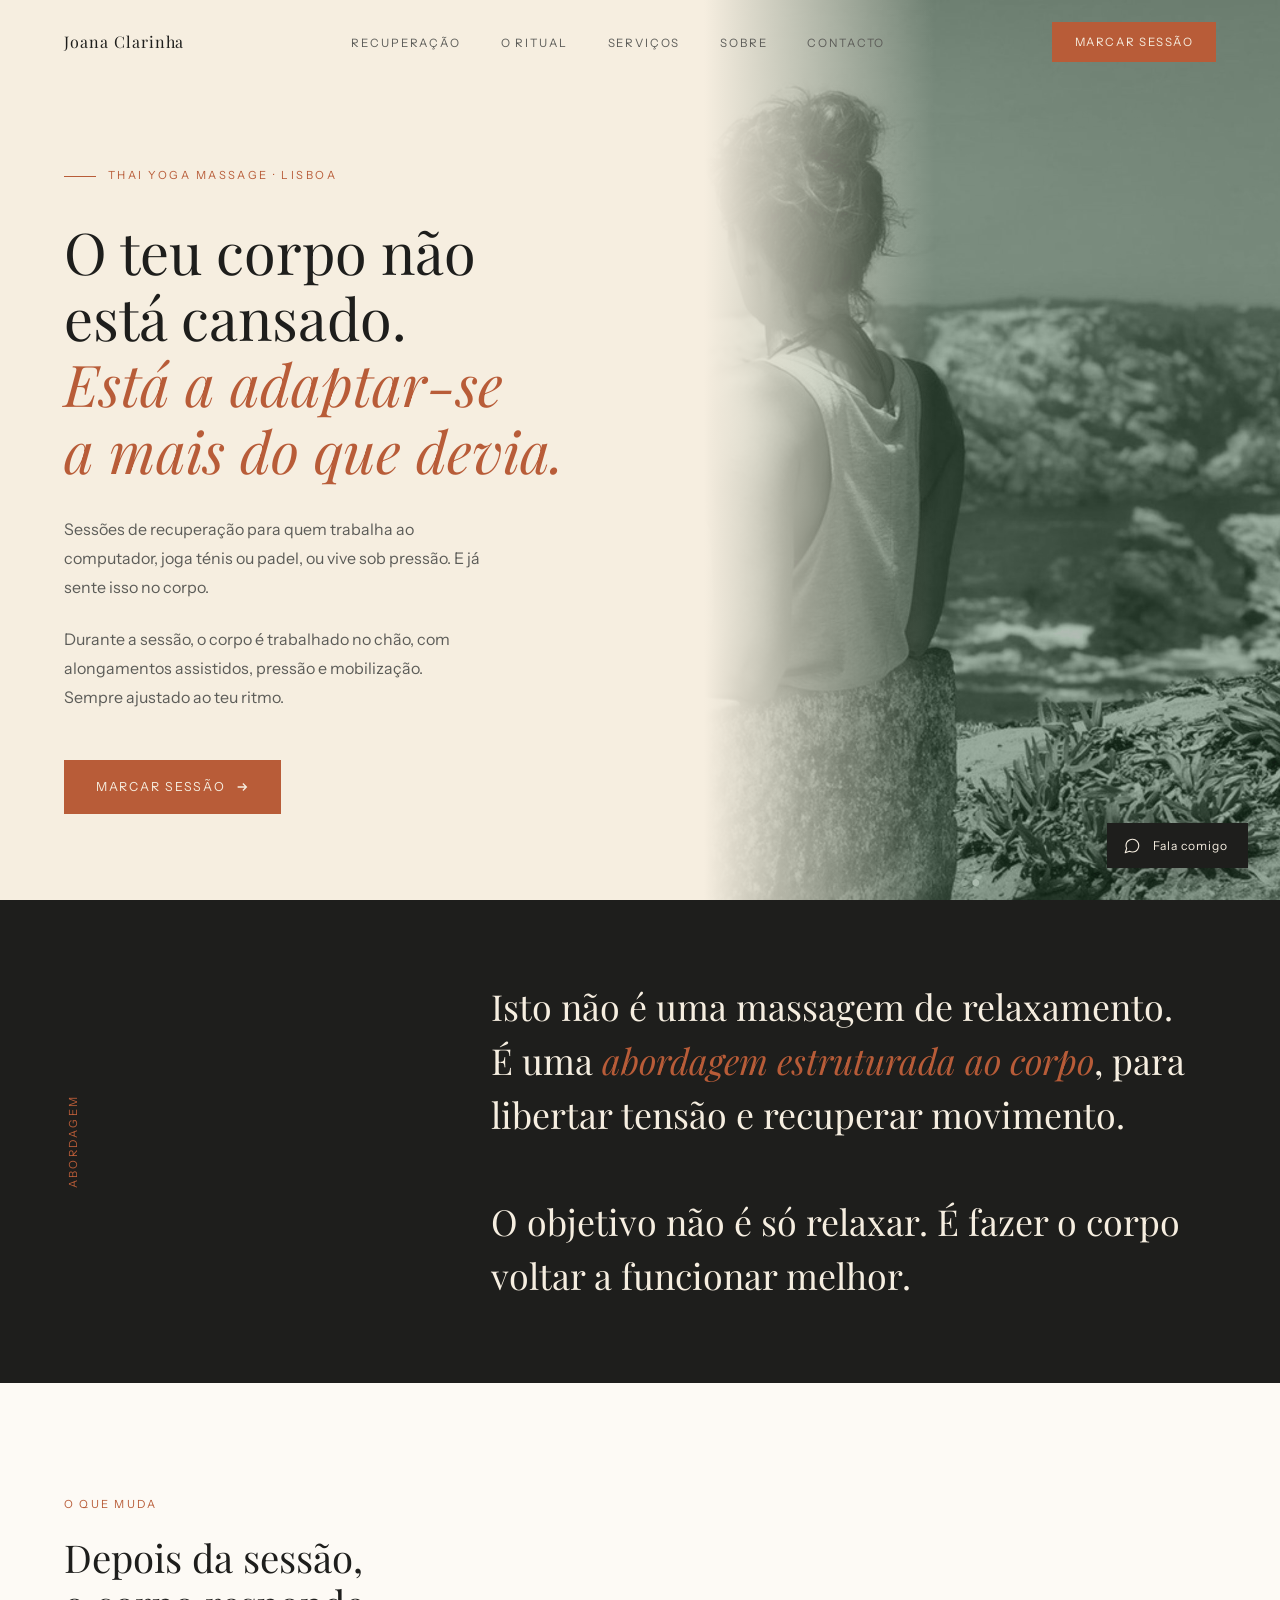
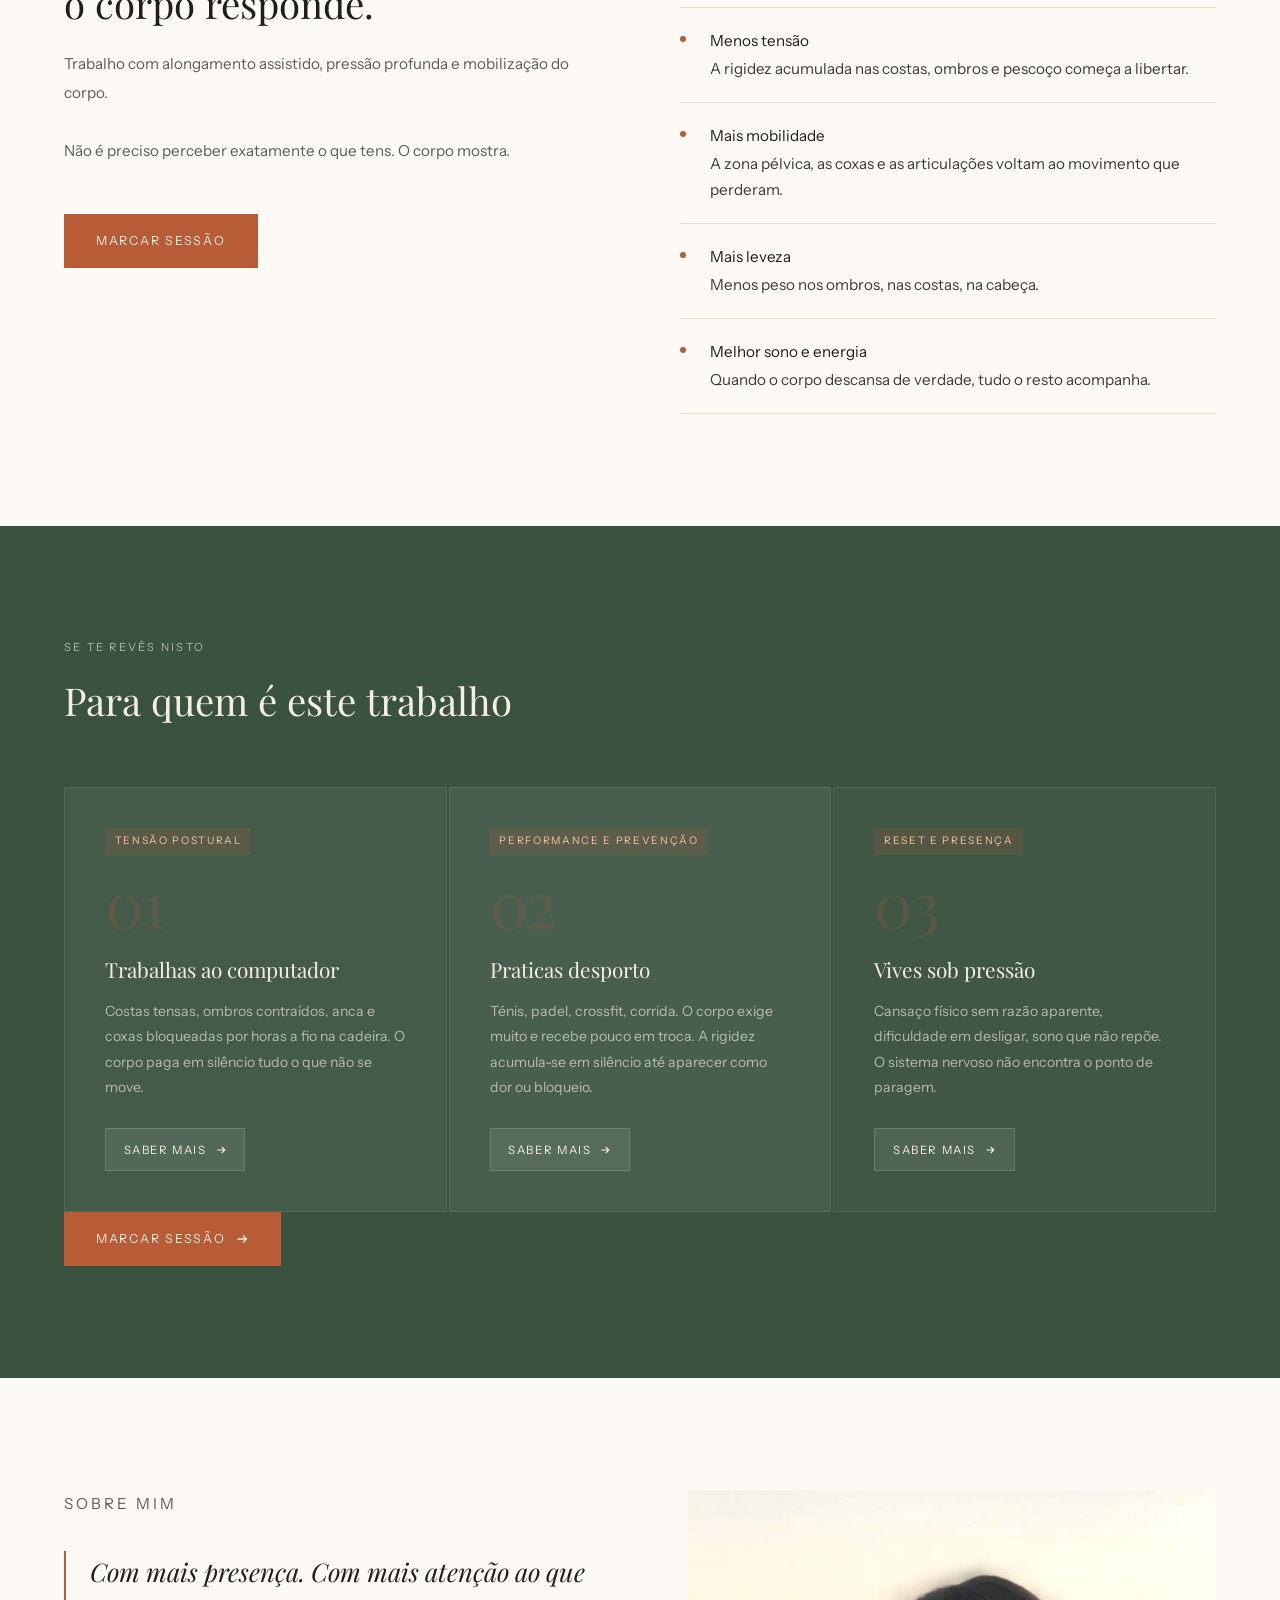
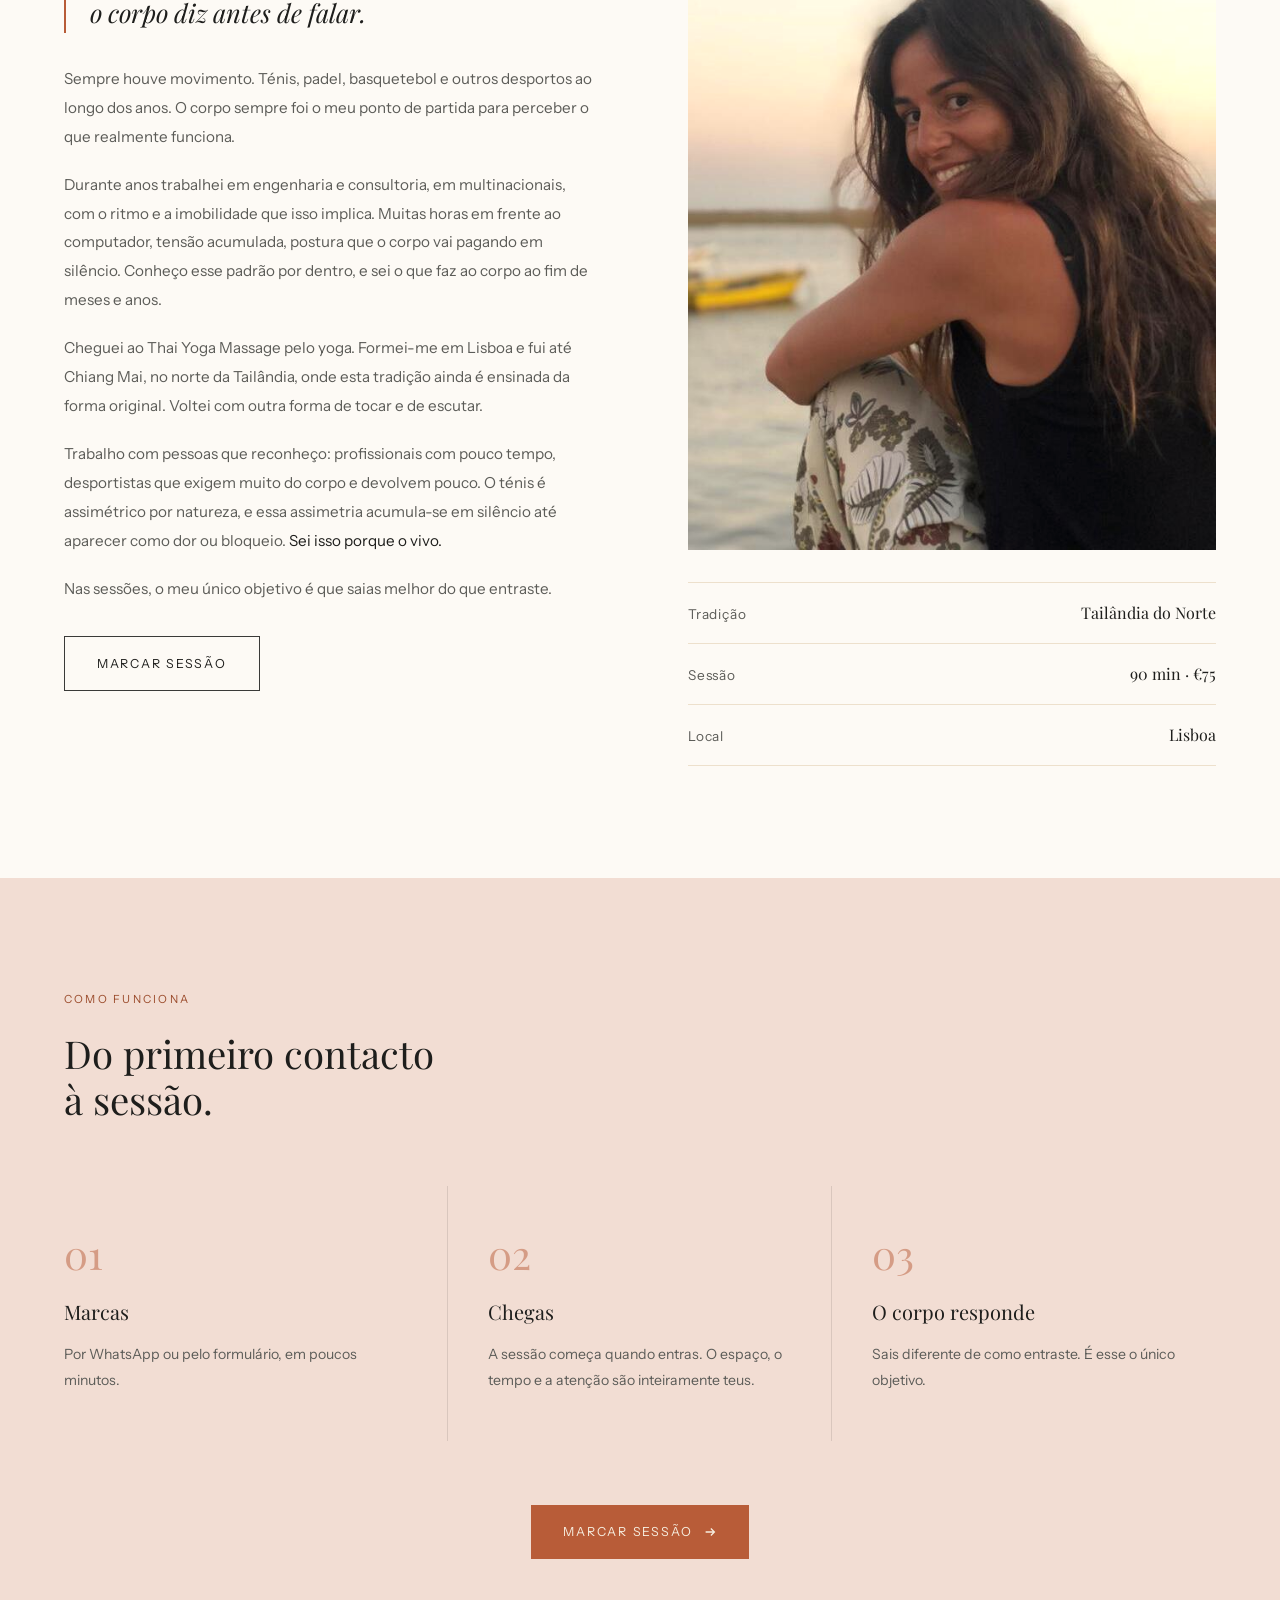
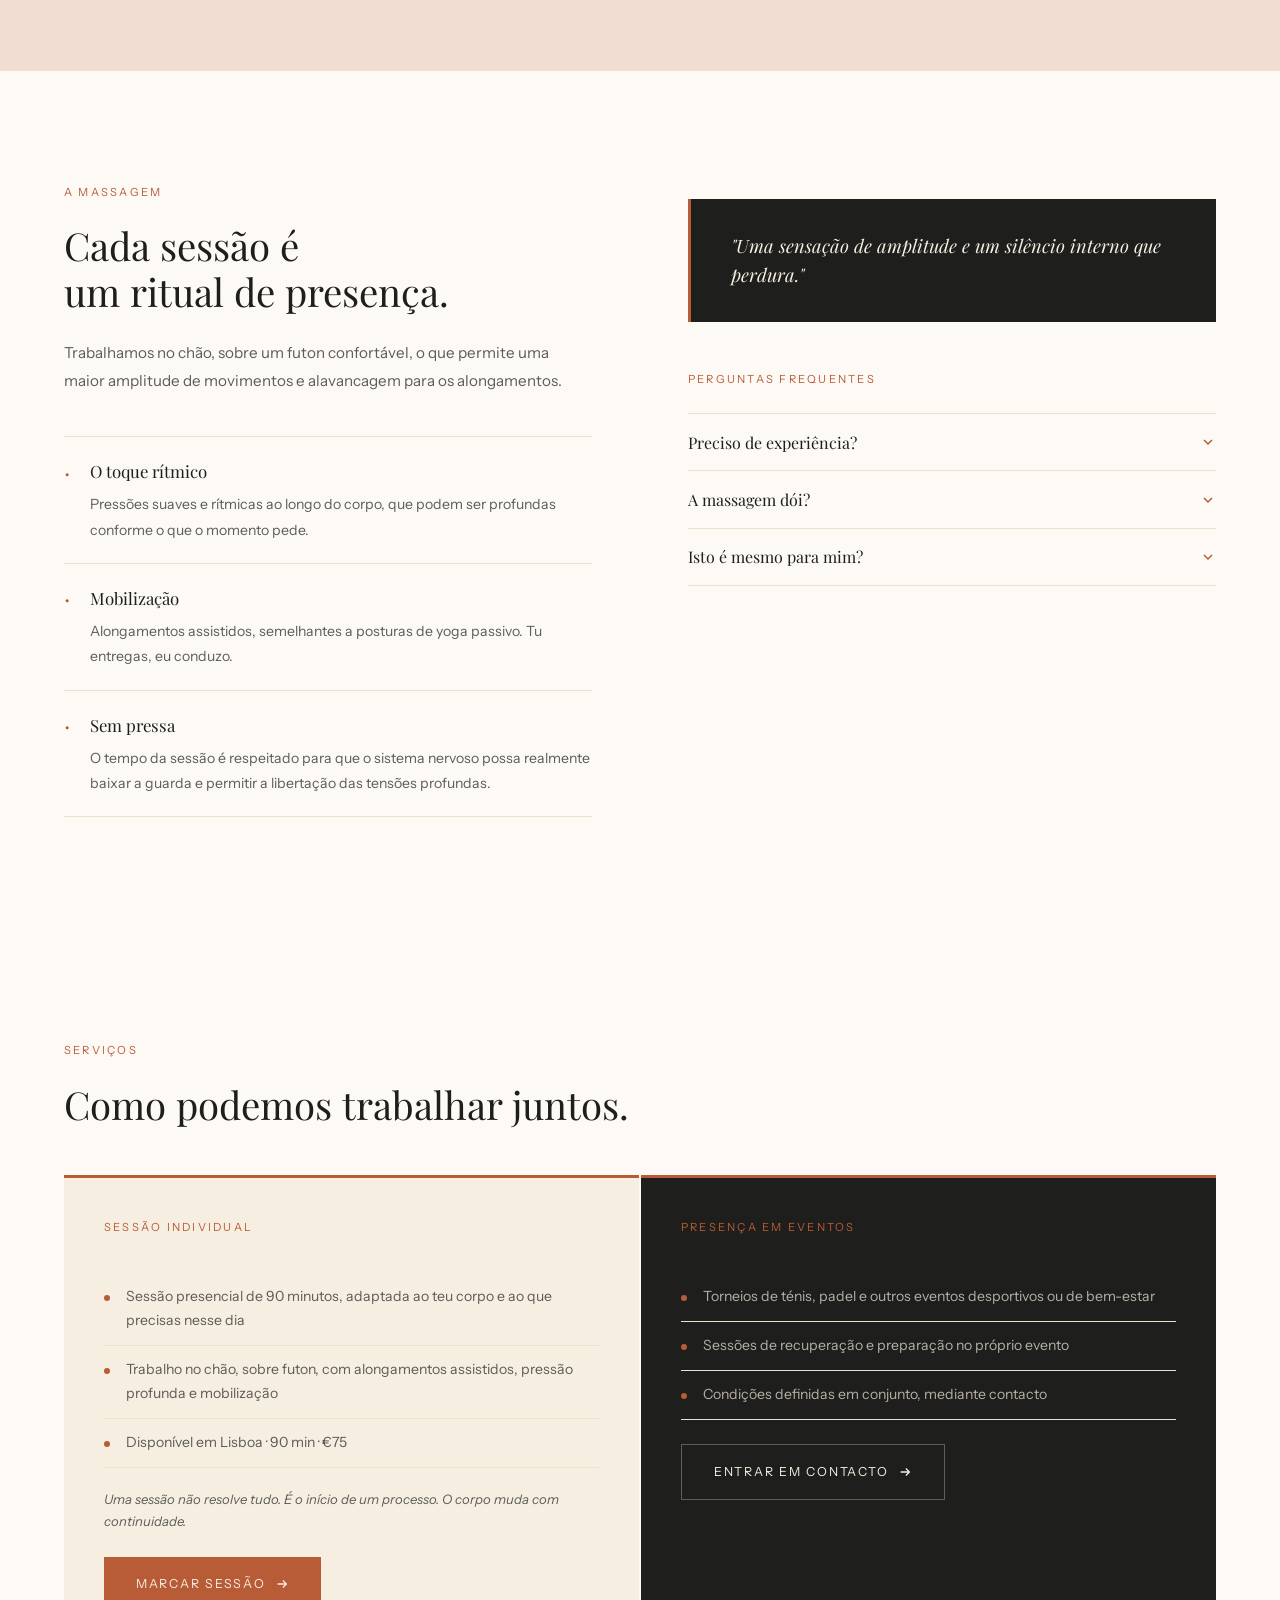
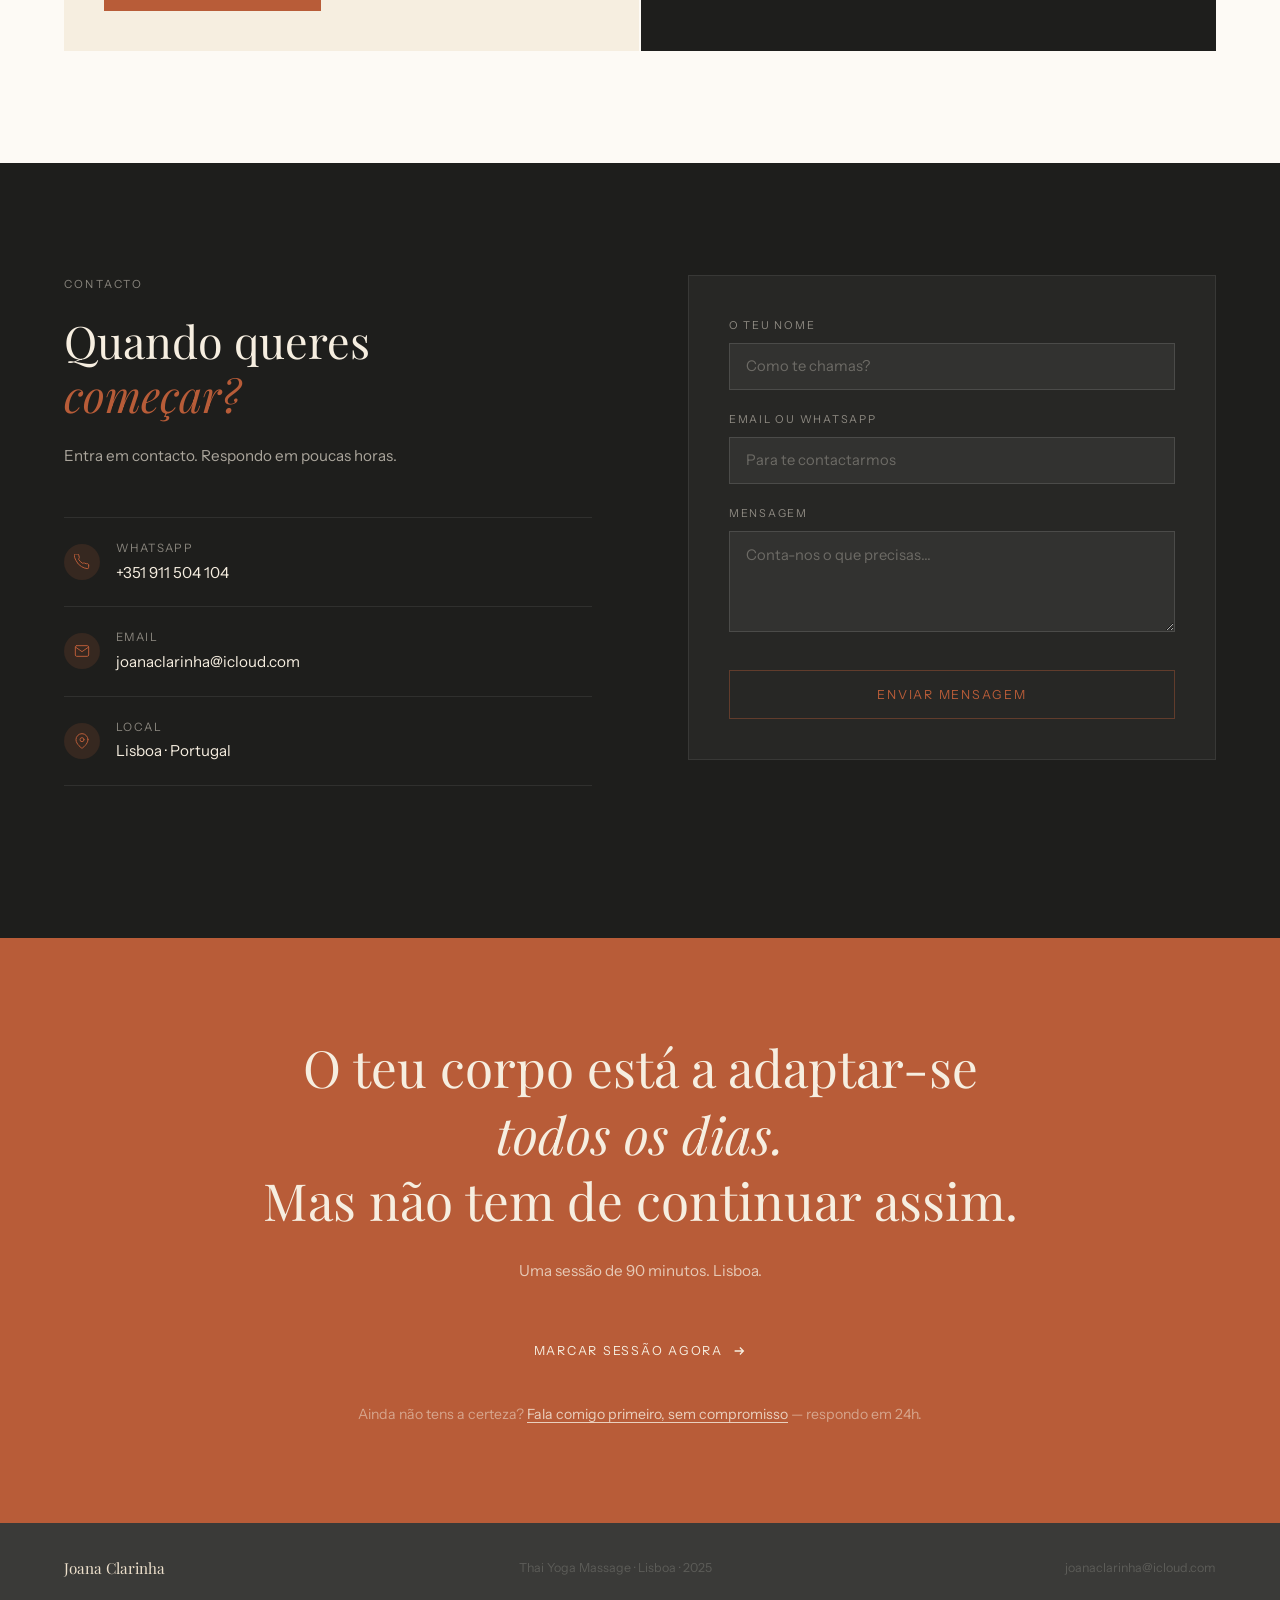
==== index.html @ c641a39d "Add files via upload" ====
<!DOCTYPE html>
<html lang="pt">
<head>
<meta charset="UTF-8">
<!-- Google tag (gtag.js) -->
<script async src="https://www.googletagmanager.com/gtag/js?id=G-JRHJ9DXWGT"></script>
<script>
  window.dataLayer = window.dataLayer || [];
  function gtag(){dataLayer.push(arguments);}
  gtag('js', new Date());
  gtag('config', 'G-JRHJ9DXWGT');
</script>
<meta name="viewport" content="width=device-width, initial-scale=1.0">

<!-- SEO: Title com keyword + localização -->
<title>Thai Yoga Massage Lisboa · Joana Clarinha · Recuperação e Mobilidade</title>

<!-- SEO: Meta description -->
<meta name="description" content="Thai Yoga Massage em Lisboa com Joana Clarinha. Sessões de recuperação para quem trabalha ao computador, pratica desporto ou vive sob pressão. 90 min · €75.">

<!-- SEO: Canonical URL -->
<link rel="canonical" href="https://www.joanaclarinha.com/">

<!-- SEO: Open Graph (WhatsApp, LinkedIn, Facebook preview) -->
<meta property="og:type" content="website">
<meta property="og:title" content="Thai Yoga Massage Lisboa · Joana Clarinha">
<meta property="og:description" content="Sessões de recuperação para quem trabalha ao computador, pratica desporto ou vive sob pressão. Lisboa · 90 min · €75.">
<meta property="og:url" content="https://www.joanaclarinha.com/">
<meta property="og:locale" content="pt_PT">
<meta property="og:image" content="https://www.joanaclarinha.com/og-image.jpg">

<!-- SEO: Twitter/X card -->
<meta name="twitter:card" content="summary_large_image">
<meta name="twitter:title" content="Thai Yoga Massage Lisboa · Joana Clarinha">
<meta name="twitter:description" content="Sessões de recuperação para quem trabalha ao computador, pratica desporto ou vive sob pressão.">

<!-- SEO: JSON-LD structured data (negócio local) -->
<script type="application/ld+json">
{
  "@context": "https://schema.org",
  "@type": "LocalBusiness",
  "name": "Joana Clarinha · Thai Yoga Massage",
  "description": "Sessões de Thai Yoga Massage em Lisboa para recuperação postural, desportiva e de stress crónico.",
  "url": "https://www.joanaclarinha.com",
  "telephone": "+351911504104",
  "email": "joanaclarinha@icloud.com",
  "address": {
    "@type": "PostalAddress",
    "addressLocality": "Lisboa",
    "addressCountry": "PT"
  },
  "geo": {
    "@type": "GeoCoordinates",
    "latitude": 38.7169,
    "longitude": -9.1395
  },
  "priceRange": "€75",
  "openingHoursSpecification": {
    "@type": "OpeningHoursSpecification",
    "dayOfWeek": ["Monday","Tuesday","Wednesday","Thursday","Friday","Saturday"],
    "opens": "09:00",
    "closes": "20:00"
  },
  "sameAs": ["https://www.instagram.com/joanaclarinha.lisboa"],
  "image": "https://www.joanaclarinha.com/og-image.jpg",
  "founder": {
    "@type": "Person",
    "name": "Joana Clarinha"
  },
  "serviceType": "Thai Yoga Massage",
  "areaServed": "Lisboa"
}
</script>

<link rel="preconnect" href="https://fonts.googleapis.com">
<link rel="preconnect" href="https://fonts.gstatic.com" crossorigin>
<link href="https://fonts.googleapis.com/css2?family=Playfair+Display:ital,wght@0,400;0,500;1,400&family=Instrument+Sans:wght@300;400&display=swap" rel="stylesheet">
<style>
*,*::before,*::after{box-sizing:border-box;margin:0;padding:0}

:root {
  --cream: #F6EEE0;
  --cream2: #EDE0CC;
  --terra: #B85C38;
  --terra2: #9A4A2A;
  --terra-pale: #F2DDD3;
  --verde: #3A5240;
  --verde2: #2C3E30;
  --verde-pale: #D8E6DA;
  --cinza: #1E1E1C;
  --cinza2: #3A3A38;
  --cinza3: #5C5C58;
  --off: #FDFAF5;
  --serif: 'Playfair Display', Georgia, serif;
  --sans: 'Instrument Sans', sans-serif;
}

section[id] { scroll-margin-top: 100px; }

body {
  font-family: var(--sans);
  background: var(--off);
  color: var(--cinza);
  font-weight: 300;
  line-height: 1.75;
  font-size: 17px;
}

/* ── NAV ── */
nav {
  position: fixed; top: 0; left: 0; right: 0; z-index: 200;
  display: flex; justify-content: space-between; align-items: center;
  padding: 1.4rem 5vw;
  transition: background 0.35s, box-shadow 0.35s;
}
nav.stuck {
  background: rgba(246,238,224,0.94);
  backdrop-filter: blur(10px);
  box-shadow: 0 1px 0 rgba(0,0,0,0.06);
}
.nav-brand {
  font-family: var(--serif); font-size: 1rem; font-weight: 400;
  letter-spacing: 0.06em; color: var(--cinza); text-decoration: none;
}
.nav-links { display:flex; gap:2.5rem; list-style:none; }
.nav-links a {
  font-size: 0.72rem; letter-spacing: 0.16em; text-transform: uppercase;
  color: var(--cinza3); text-decoration: none; transition: color 0.2s;
}
.nav-links a:hover { color: var(--terra); }
.nav-cta {
  font-size: 0.72rem; letter-spacing: 0.14em; text-transform: uppercase;
  background: var(--terra); color: var(--cream);
  padding: 0.6rem 1.4rem; text-decoration: none;
  transition: background 0.2s;
}
.nav-cta:hover { background: var(--terra2); }

/* ── HERO ── */
#hero {
  min-height: 100svh;
  display: grid; grid-template-columns: 55% 45%;
  background: var(--cream);
}
.hero-text {
  display: flex; flex-direction: column; justify-content: center;
  padding: 10rem 5vw 5rem 5vw;
}
.hero-kicker {
  font-size: 0.7rem; letter-spacing: 0.22em; text-transform: uppercase;
  color: var(--terra); margin-bottom: 2rem;
  display: flex; align-items: center; gap: 0.75rem;
}
.hero-kicker::before {
  content: ''; display: block; width: 2rem; height: 1px; background: var(--terra);
}
.hero-h1 {
  font-family: var(--serif); font-size: clamp(2.6rem,4.5vw,4rem);
  font-weight: 400; line-height: 1.15; color: var(--cinza);
  margin-bottom: 2rem;
}
.hero-h1 em { font-style: italic; color: var(--terra); }
.hero-sub {
  font-size: 1rem; font-weight: 300; color: var(--cinza3);
  line-height: 1.8; max-width: 420px; margin-bottom: 3rem;
}
.btn {
  display: inline-flex; align-items: center; gap: 0.6rem;
  background: var(--terra); color: var(--cream);
  font-family: var(--sans); font-size: 0.78rem;
  font-weight: 400; letter-spacing: 0.14em; text-transform: uppercase;
  text-decoration: none; padding: 1rem 2rem;
  transition: background 0.2s, transform 0.15s; width: fit-content;
  border: none; cursor: pointer;
}
.btn:hover { background: var(--terra2); transform: translateY(-1px); }
.btn-outline {
  background: transparent; color: var(--cinza);
  border: 1px solid var(--cinza2);
}
.btn-outline:hover { background: var(--cinza); color: var(--cream); transform: translateY(-1px); }
.btn svg { width:14px; height:14px; flex-shrink:0; }
.hero-img {
  position: relative; overflow: hidden;
  background: var(--verde2);
}
.hero-img img {
  width:100%; height:100%; object-fit:cover;
  opacity: 0.65; mix-blend-mode: luminosity;
}
.hero-img-overlay {
  position:absolute; inset:0;
  background: linear-gradient(to right, var(--cream) 0%, transparent 40%);
}

/* ── STATEMENT ── */
#statement {
  background: var(--cinza);
  padding: 5rem 5vw;
  display: grid; grid-template-columns: 1fr 2fr; gap: 4rem; align-items: center;
}
.stmt-label {
  font-size: 0.7rem; letter-spacing: 0.2em; text-transform: uppercase;
  color: var(--terra); writing-mode: vertical-rl;
  transform: rotate(180deg);
  align-self: center;
}
.stmt-text {
  font-family: var(--serif); font-size: clamp(1.6rem,2.8vw,2.4rem);
  font-weight: 400; line-height: 1.5; color: var(--cream);
}
.stmt-text strong { color: var(--terra); font-weight: 400; font-style: italic; }

/* ── O QUE MUDA ── */
#o-que-muda {
  padding: 7rem 5vw;
  display: grid; grid-template-columns: 1fr 1fr; gap: 5rem; align-items: start;
}
.section-tag {
  font-size: 0.7rem; letter-spacing: 0.2em; text-transform: uppercase;
  color: var(--terra); margin-bottom: 1.25rem;
}
.section-h2 {
  font-family: var(--serif); font-size: clamp(1.8rem,3vw,2.6rem);
  font-weight: 400; line-height: 1.2; color: var(--cinza);
  margin-bottom: 1.5rem;
}
.section-body { font-size: 0.95rem; color: var(--cinza3); line-height: 1.9; font-weight: 400; }
.outcomes { margin-top: 3rem; }
.outcome-row {
  display: flex; gap: 1.5rem;
  border-top: 1px solid var(--cream2); padding: 1.25rem 0;
}
.outcome-row:last-child { border-bottom: 1px solid var(--cream2); }
.outcome-dot {
  width: 6px; height: 6px; border-radius: 50%;
  background: var(--terra); flex-shrink:0; margin-top: 0.55rem;
}
.outcome-text { font-size: 0.95rem; color: var(--cinza2); line-height: 1.7; }
.outcome-text strong { font-weight: 400; color: var(--cinza); display: block; margin-bottom: 0.15rem; }
.muda-cta { margin-top: 3rem; }
.muda-right { padding-top: 4rem; }
.muda-img {
  width:100%; aspect-ratio:3/4; object-fit:cover;
  background: var(--cream2); display:block;
  filter: sepia(15%) contrast(1.05);
}
.muda-caption {
  font-size: 0.75rem; color: var(--cinza3); letter-spacing: 0.06em;
  margin-top: 1rem; font-style: italic;
}

/* ── PERFIS ── */
#perfis {
  background: var(--verde);
  padding: 7rem 5vw;
}
#perfis .section-tag { color: var(--verde-pale); opacity: 0.7; }
#perfis .section-h2 { color: var(--cream); }
.perfis-grid {
  margin-top: 4rem;
  display: grid; grid-template-columns: repeat(3,1fr); gap: 2px;
}
.perfil-card {
  background: rgba(255,255,255,0.05);
  padding: 2.5rem;
  border: 1px solid rgba(255,255,255,0.08);
  position: relative; overflow: hidden;
  transition: background 0.3s;
  display: flex; flex-direction: column;
}
.perfil-card:hover { background: rgba(255,255,255,0.1); }
.perfil-card:nth-child(2) { background: rgba(255,255,255,0.07); }
.perfil-card:nth-child(3) { background: rgba(255,255,255,0.03); }
.perfil-num {
  font-family: var(--serif); font-size: 4rem; font-weight: 400;
  color: var(--terra); opacity: 0.2; line-height: 1; margin-bottom: 1rem;
  letter-spacing: -0.02em;
}
.perfil-tag {
  display:inline-block; margin-bottom: 1rem;
  font-size:0.65rem; letter-spacing:0.16em; text-transform:uppercase;
  color: #F2C4A8; background: rgba(184,92,56,0.18);
  padding: 0.25rem 0.6rem; width: fit-content;
}
.perfil-titulo {
  font-family: var(--serif); font-size: 1.3rem; color: var(--cream);
  margin-bottom: 0.75rem; font-weight: 400;
}
.perfil-desc { font-size: 0.88rem; color: rgba(246,238,224,0.65); line-height: 1.8; flex: 1; }
.perfil-link {
  display: inline-flex; align-items: center; gap: 0.5rem;
  margin-top: 1.75rem; font-size: 0.72rem; letter-spacing: 0.14em;
  text-transform: uppercase; color: var(--cream);
  text-decoration: none; background: rgba(255,255,255,0.08);
  border: 1px solid rgba(255,255,255,0.15);
  padding: 0.65rem 1.1rem; width: fit-content;
  transition: background 0.2s, border-color 0.2s;
}
.perfil-link:hover { background: rgba(184,92,56,0.3); border-color: var(--terra); }
.perfil-link svg { width: 12px; height: 12px; }
  margin-top: 4rem;
  display: flex; justify-content: center;
}
.btn-cream {
  background: var(--cream); color: var(--cinza);
}
.btn-cream:hover { background: var(--cream2); color: var(--cinza); }

/* ── SOBRE ── */
#sobre {
  padding: 7rem 5vw;
  display: grid; grid-template-columns: 1fr 1fr; gap: 6rem; align-items: start;
}
.sobre-quote {
  font-family: var(--serif); font-size: clamp(1.2rem,2vw,1.6rem);
  font-weight: 400; font-style: italic; line-height: 1.6;
  color: var(--cinza); border-left: 2px solid var(--terra);
  padding-left: 1.5rem; margin: 2rem 0;
}
.sobre-body p {
  font-size: 0.95rem; color: var(--cinza3); line-height: 1.9; margin-bottom: 1.2rem; font-weight: 400;
}
.sobre-body p:last-child { margin-bottom: 0; }
.sobre-body strong { color: var(--cinza); font-weight: 400; }
.sobre-right { position: sticky; top: 8rem; }
.sobre-img {
  width:100%; aspect-ratio:4/5; object-fit:cover; object-position: right center;
  background: var(--cream2); display:block;
  filter: sepia(10%);
}
.sobre-facts { margin-top: 2rem; }
.sobre-fact {
  display: flex; justify-content: space-between; align-items: baseline;
  border-top: 1px solid var(--cream2); padding: 1rem 0;
  font-size: 0.85rem;
}
.sobre-fact:last-child { border-bottom: 1px solid var(--cream2); }
.sobre-fact-key { color: var(--cinza3); letter-spacing: 0.06em; }
.sobre-fact-val { font-family: var(--serif); font-size: 1rem; color: var(--cinza); }

/* ── SERVIÇOS DUO ── */
.servicos-duo {
  display: grid; grid-template-columns: 1fr 1fr; gap: 2px; margin-top: 2.5rem;
}
.servico-duo {
  padding: 2.5rem;
  display: flex; flex-direction: column;
}
.servico-duo-primary {
  background: var(--cream); border-top: 3px solid var(--terra);
}
.servico-duo-secondary {
  background: var(--cinza); border-top: 3px solid var(--terra);
}
.servico-duo-secondary .ritual-incluido-lista li {
  color: rgba(246,238,224,0.7);
}
.servico-duo-secondary .ritual-incluido-lista li::before {
  background: var(--terra);
}
@media(max-width:860px){ .servicos-duo { grid-template-columns: 1fr; } }
#ritual {
  padding: 7rem 5vw;
  background: var(--off);
  display: grid; grid-template-columns: 1fr 1fr; gap: 6rem; align-items: start;
}
.ritual-steps { margin-top: 2.5rem; display: flex; flex-direction: column; gap: 0; }
.ritual-step {
  display: flex; gap: 1.25rem; align-items: flex-start;
  border-top: 1px solid var(--cream2); padding: 1.25rem 0;
}
.ritual-step:last-child { border-bottom: 1px solid var(--cream2); }
.ritual-step-n {
  font-family: var(--serif); font-size: 1.5rem; color: var(--terra);
  line-height: 1; flex-shrink: 0; margin-top: 0.1rem;
}
.ritual-step-h {
  font-family: var(--serif); font-size: 1.05rem; font-weight: 400;
  color: var(--cinza); margin-bottom: 0.35rem;
}
.ritual-step-p { font-size: 0.88rem; color: var(--cinza3); line-height: 1.8; font-weight: 400; }
.ritual-right { padding-top: 1rem; }
.ritual-quote {
  background: var(--cinza); padding: 2rem 2rem 2rem 2.5rem;
  border-left: 3px solid var(--terra); margin-bottom: 3rem;
}
.ritual-quote p {
  font-family: var(--serif); font-size: 1.15rem; font-style: italic;
  font-weight: 400; line-height: 1.6; color: var(--cream);
}
.ritual-faqs {}
.faq-item {
  border-top: 1px solid var(--cream2);
}
.faq-item:last-child { border-bottom: 1px solid var(--cream2); }
.faq-q {
  width: 100%; background: none; border: none; cursor: pointer;
  display: flex; justify-content: space-between; align-items: center;
  padding: 1.1rem 0; gap: 1rem; text-align: left;
}
.faq-q span {
  font-family: var(--serif); font-size: 1rem; font-weight: 400; color: var(--cinza);
}
.faq-q svg { width: 16px; height: 16px; flex-shrink: 0; color: var(--terra); transition: transform 0.3s; }
.faq-q.open svg { transform: rotate(180deg); }
.faq-a {
  font-size: 0.88rem; color: var(--cinza3); line-height: 1.85;
  max-height: 0; overflow: hidden; transition: max-height 0.35s ease, padding 0.3s;
  padding-bottom: 0;
}
.faq-a.open { max-height: 200px; padding-bottom: 1.1rem; }

/* ── RESPONSIVE ritual ── */
@media(max-width:860px){
  #ritual { grid-template-columns: 1fr; gap: 3rem; }
}
#como {
  background: var(--terra-pale);
  padding: 7rem 5vw;
}
#como .section-tag { color: var(--terra2); }
#como .section-h2 { color: var(--cinza); margin-bottom: 4rem; }
.como-steps {
  display: grid; grid-template-columns: repeat(3,1fr); gap: 0;
}
.como-step {
  padding: 3rem 2.5rem 3rem 0;
  border-right: 1px solid rgba(0,0,0,0.1);
  padding-right: 2.5rem;
}
.como-step:last-child { border-right: none; padding-right: 0; padding-left: 2.5rem; }
.como-step:not(:first-child) { padding-left: 2.5rem; }
.como-step-n {
  font-family: var(--serif); font-size: 2.5rem; font-weight: 400;
  color: var(--terra); opacity: 0.5; line-height: 1; margin-bottom: 1.25rem;
}
.como-step-h {
  font-family: var(--serif); font-size: 1.25rem; font-weight: 400;
  color: var(--cinza); margin-bottom: 0.75rem;
}
.como-step-p { font-size: 0.88rem; color: var(--cinza3); line-height: 1.85; }
.como-cta { margin-top: 4rem; display:flex; justify-content:center; }

.ritual-incluido { margin-top: 2.5rem; padding-top: 2.5rem; border-top: 1px solid var(--cream2); }
.ritual-incluido-lista {
  list-style: none; margin-top: 1rem;
}
.ritual-incluido-lista li {
  display: flex; gap: 1rem; align-items: baseline;
  padding: 0.75rem 0; border-bottom: 1px solid var(--cream2);
  font-size: 0.88rem; color: var(--cinza3); line-height: 1.7;
}
.ritual-incluido-lista li::before {
  content: ''; display: block; width: 6px; height: 6px; border-radius: 50%;
  background: var(--terra); flex-shrink: 0; margin-top: 0.45rem;
}
.ritual-incluido-nota {
  margin-top: 1.25rem; font-size: 0.82rem; color: var(--cinza3);
  font-style: italic; line-height: 1.7;
}
#contacto {
  background: var(--cinza);
  padding: 7rem 5vw;
  display: grid; grid-template-columns: 1fr 1fr; gap: 6rem; align-items: start;
}
#contacto .section-tag { color: rgba(246,238,224,0.5); }
.contacto-h2 {
  font-family: var(--serif); font-size: clamp(2rem,3.5vw,3rem);
  font-weight: 400; line-height: 1.2; color: var(--cream); margin-bottom: 1.25rem;
}
.contacto-h2 em { font-style: italic; color: var(--terra); }
.contacto-sub { font-size: 0.95rem; color: rgba(246,238,224,0.65); line-height: 1.8; margin-bottom: 3rem; }
.contacto-canais { margin-bottom: 2.5rem; }
.canal {
  display:flex; align-items:center; gap:1rem;
  border-top: 1px solid rgba(255,255,255,0.08); padding: 1.25rem 0;
}
.canal:last-child { border-bottom: 1px solid rgba(255,255,255,0.08); }
.canal-icon {
  width:36px; height:36px; border-radius:50%;
  background: rgba(184,92,56,0.15); display:flex;
  align-items:center; justify-content:center; flex-shrink:0;
}
.canal-icon svg { width:16px; height:16px; stroke:var(--terra); fill:none; stroke-width:1.5; }
.canal-label { font-size:0.72rem; letter-spacing:0.12em; text-transform:uppercase; color:rgba(246,238,224,0.5); }
.canal-val { font-size:0.95rem; color:var(--cream); margin-top:0.1rem; }
.form-wrap { background: rgba(255,255,255,0.04); padding: 2.5rem; border: 1px solid rgba(255,255,255,0.08); }
.form-row { margin-bottom: 1.25rem; }
.form-row label { display:block; font-size:0.68rem; letter-spacing:0.16em; text-transform:uppercase; color:rgba(246,238,224,0.5); margin-bottom:0.5rem; }
.form-row input, .form-row textarea {
  width:100%; background:rgba(255,255,255,0.05);
  border:1px solid rgba(255,255,255,0.12);
  color:var(--cream); font-family:var(--sans); font-size:0.92rem; font-weight:300;
  padding:0.85rem 1rem; outline:none; transition:border-color 0.2s;
  resize:vertical; border-radius:0;
}
.form-row input::placeholder, .form-row textarea::placeholder { color:rgba(246,238,224,0.3); }
.form-row input:focus, .form-row textarea:focus { border-color:rgba(184,92,56,0.6); }
.btn-terra-outline {
  background:transparent; color:var(--terra);
  border:1px solid rgba(184,92,56,0.4);
  width:100%; justify-content:center; margin-top:0.5rem;
}
.btn-terra-outline:hover { background:var(--terra); color:var(--cream); }

/* ── CLOSING ── */
#closing {
  background: var(--terra);
  padding: 6rem 5vw;
  text-align: center;
}
.closing-h2 {
  font-family: var(--serif); font-size: clamp(2rem,4vw,3.2rem);
  font-weight: 400; line-height: 1.3; color: var(--cream);
  margin-bottom: 1.5rem;
}
.closing-h2 em { font-style: italic; }
.closing-sub { font-size:0.95rem; color:rgba(246,238,224,0.75); margin-bottom:2.5rem; }
.closing-hesitation {
  margin-top: 1.5rem; font-size: 0.88rem; font-weight: 300;
  color: rgba(246,238,224,0.5);
}
.closing-hesitation-link {
  color: rgba(246,238,224,0.8); text-decoration: underline;
  text-underline-offset: 3px; transition: color 0.2s;
}
.closing-hesitation-link:hover { color: var(--cream); }

/* ── WHATSAPP FLUTUANTE ── */
.wa-float {
  position: fixed; bottom: 2rem; right: 2rem; z-index: 300;
  display: flex; align-items: center; gap: 0.75rem;
  background: var(--cinza); color: var(--cream);
  padding: 0.75rem 1.25rem 0.75rem 1rem;
  text-decoration: none; font-family: var(--sans);
  font-size: 0.75rem; font-weight: 300; letter-spacing: 0.08em;
  box-shadow: 0 4px 20px rgba(0,0,0,0.25);
  transition: background 0.2s, transform 0.2s;
  opacity: 0; transform: translateY(8px);
  animation: wa-appear 0.5s ease 1.5s forwards;
}
.wa-float:hover { background: var(--terra); transform: translateY(-2px); }
.wa-float svg { width: 18px; height: 18px; flex-shrink: 0; }
.wa-float-label { display: flex; flex-direction: column; gap: 1px; }
.wa-float-main { font-size: 0.75rem; color: var(--cream); }
.wa-float-sub { font-size: 0.65rem; color: rgba(246,238,224,0.5); letter-spacing: 0.06em; }
@keyframes wa-appear { to { opacity: 1; transform: translateY(0); } }
@media(max-width:860px){
  .wa-float { bottom: 1.25rem; right: 1.25rem; padding: 0.65rem 1rem 0.65rem 0.85rem; }
  .wa-float-sub { display: none; }
}

/* ── FOOTER ── */
footer {
  background: var(--cinza2);
  padding: 2rem 5vw;
  display:flex; justify-content:space-between; align-items:center;
  font-size:0.78rem; color:var(--cinza3);
}
.footer-brand { font-family:var(--serif); font-size:0.95rem; color:var(--cream2); }

/* ── REVEAL ── */
.reveal { opacity:0; transform:translateY(28px); transition: opacity 0.65s ease, transform 0.65s ease; }
.reveal.on { opacity:1; transform:none; }
.d1{transition-delay:.08s} .d2{transition-delay:.16s} .d3{transition-delay:.24s}

/* ── HAMBURGER ── */
.nav-hamburger {
  display: none; background: none; border: none; cursor: pointer;
  padding: 0.25rem; flex-direction: column; gap: 5px; align-items: flex-end;
}
.nav-hamburger span {
  display: block; height: 1.5px; background: var(--cinza);
  transition: width 0.25s, transform 0.3s, opacity 0.25s;
}
.nav-hamburger span:nth-child(1) { width: 22px; }
.nav-hamburger span:nth-child(2) { width: 16px; }
.nav-hamburger span:nth-child(3) { width: 22px; }
.nav-hamburger.open span:nth-child(1) { transform: translateY(6.5px) rotate(45deg); width: 22px; }
.nav-hamburger.open span:nth-child(2) { opacity: 0; }
.nav-hamburger.open span:nth-child(3) { transform: translateY(-6.5px) rotate(-45deg); width: 22px; }

.nav-mobile-menu {
  display: none; position: fixed; top: 0; left: 0; right: 0; bottom: 0;
  background: var(--cream); z-index: 150; flex-direction: column;
  justify-content: center; align-items: center; gap: 2.5rem;
  opacity: 0; pointer-events: none; transition: opacity 0.3s;
}
.nav-mobile-menu.open { opacity: 1; pointer-events: auto; }
.nav-mobile-menu a {
  font-family: var(--serif); font-size: 2rem; font-weight: 400;
  color: var(--cinza); text-decoration: none; transition: color 0.2s;
}
.nav-mobile-menu a:hover { color: var(--terra); }
.nav-mobile-menu .nav-mobile-cta {
  font-family: var(--sans); font-size: 0.8rem; letter-spacing: 0.14em;
  text-transform: uppercase; background: var(--terra); color: var(--cream);
  padding: 0.85rem 2rem; margin-top: 1rem;
}
@media(max-width:860px){
  nav{padding:1.2rem 5vw;}
  .nav-links{display:none;}
  .nav-cta{display:none;}
  .nav-hamburger{display:flex;}
  #hero{grid-template-columns:1fr;}
  .hero-text{padding:7rem 5vw 4rem;}
  .hero-img{height:60vw;}
  #statement{grid-template-columns:1fr;gap:2rem;}
  .stmt-label{writing-mode:horizontal-tb;transform:none;}
  #o-que-muda,#sobre,#contacto{grid-template-columns:1fr;gap:3rem;}
  .perfis-grid,#como .como-steps{grid-template-columns:1fr;}
  .como-step{border-right:none;padding-left:0!important;border-bottom:1px solid rgba(0,0,0,0.1);}
  .como-step:last-child{border-bottom:none;}
  .sobre-right{position:static;}
  footer{flex-direction:column;gap:0.75rem;text-align:center;}
}
</style>
</head>
<body>

<!-- NAV -->
<a href="#hero" style="position:absolute;left:-9999px;top:auto;width:1px;height:1px;overflow:hidden;focus-within:left:0;focus-within:width:auto;focus-within:height:auto;background:var(--terra);color:var(--cream);padding:0.5rem 1rem;z-index:9999;" onfocus="this.style.left='0';this.style.width='auto';this.style.height='auto';" onblur="this.style.left='-9999px';this.style.width='1px';this.style.height='1px';">Saltar para o conteúdo</a>
<nav id="nav">
  <a class="nav-brand" href="#">Joana Clarinha</a>
  <ul class="nav-links">
    <li><a href="#perfis">Recuperação</a></li>
    <li><a href="#ritual">O ritual</a></li>
    <li><a href="#servicos">Serviços</a></li>
    <li><a href="#sobre">Sobre</a></li>
    <li><a href="#contacto">Contacto</a></li>
  </ul>
  <a href="https://wa.me/351911504104?text=Olá%20Joana%2C%20gostava%20de%20marcar%20uma%20sessão." class="nav-cta" target="_blank" rel="noopener">Marcar sessão</a>
  <button class="nav-hamburger" id="hamburger" onclick="toggleMenu()" aria-label="Abrir menu">
    <span></span><span></span><span></span>
  </button>
</nav>

<!-- MENU MOBILE -->
<div class="nav-mobile-menu" id="mobile-menu">
  <a href="#perfis" onclick="closeMenu()">Recuperação</a>
  <a href="#ritual" onclick="closeMenu()">O ritual</a>
  <a href="#servicos" onclick="closeMenu()">Serviços</a>
  <a href="#sobre" onclick="closeMenu()">Sobre</a>
  <a href="#contacto" onclick="closeMenu()">Contacto</a>
  <a href="https://wa.me/351911504104?text=Olá%20Joana%2C%20gostava%20de%20marcar%20uma%20sessão." class="nav-mobile-cta" target="_blank" rel="noopener">Marcar sessão</a>
</div>

<!-- HERO -->
<section id="hero">
  <div class="hero-text">
    <p class="hero-kicker">Thai Yoga Massage · Lisboa</p>
    <h1 class="hero-h1">
      O teu corpo não<br>
      está cansado.<br>
      <em>Está a adaptar-se<br>a mais do que devia.</em>
    </h1>
    <p class="hero-sub">Sessões de recuperação para quem trabalha ao computador, joga ténis ou padel, ou vive sob pressão. E já sente isso no corpo.</p>
    <p class="hero-sub" style="margin-top:-1.5rem;">Durante a sessão, o corpo é trabalhado no chão, com alongamentos assistidos, pressão e mobilização. Sempre ajustado ao teu ritmo.</p>
    <a href="#contacto" class="btn">
      Marcar sessão
      <svg viewBox="0 0 16 16" fill="none" stroke="currentColor" stroke-width="1.5"><path d="M3 8h10M9 4l4 4-4 4"/></svg>
    </a>
  </div>
  <div class="hero-img">
    <img src="foto-hero.jpeg" alt="Sessão de Thai Yoga Massage em Lisboa com Joana Clarinha" />
    <div class="hero-img-overlay"></div>
  </div>
</section>

<!-- STATEMENT -->
<section id="statement">
  <span class="stmt-label">Abordagem</span>
  <p class="stmt-text">
    Isto não é uma massagem de relaxamento.<br>
    É uma <strong>abordagem estruturada ao corpo</strong>, para libertar tensão e recuperar movimento.
    <br><br>
    O objetivo não é só relaxar. É fazer o corpo voltar a funcionar melhor.
  </p>
</section>

<!-- O QUE MUDA -->
<section id="o-que-muda">
  <div class="reveal">
    <p class="section-tag">O que muda</p>
    <h2 class="section-h2">Depois da sessão,<br>o corpo responde.</h2>
    <p class="section-body">Trabalho com alongamento assistido, pressão profunda e mobilização do corpo.<br><br>Não é preciso perceber exatamente o que tens. O corpo mostra.</p>
    <div class="muda-cta">
      <a href="#contacto" class="btn">Marcar sessão</a>
    </div>
  </div>
  <div class="muda-right reveal d1">
    <div class="outcomes">
      <div class="outcome-row">
        <div class="outcome-dot"></div>
        <div class="outcome-text"><strong>Menos tensão</strong>A rigidez acumulada nas costas, ombros e pescoço começa a libertar.</div>
      </div>
      <div class="outcome-row">
        <div class="outcome-dot"></div>
        <div class="outcome-text"><strong>Mais mobilidade</strong>A zona pélvica, as coxas e as articulações voltam ao movimento que perderam.</div>
      </div>
      <div class="outcome-row">
        <div class="outcome-dot"></div>
        <div class="outcome-text"><strong>Mais leveza</strong>Menos peso nos ombros, nas costas, na cabeça.</div>
      </div>
      <div class="outcome-row">
        <div class="outcome-dot"></div>
        <div class="outcome-text"><strong>Melhor sono e energia</strong>Quando o corpo descansa de verdade, tudo o resto acompanha.</div>
      </div>
    </div>
  </div>
</section>

<!-- PERFIS -->
<section id="perfis">
  <p class="section-tag reveal">Se te revês nisto</p>
  <h2 class="section-h2 reveal">Para quem é este trabalho</h2>
  <div class="perfis-grid">
    <div class="perfil-card reveal">
      <span class="perfil-tag">Tensão postural</span>
      <div class="perfil-num">01</div>
      <h3 class="perfil-titulo">Trabalhas ao computador</h3>
      <p class="perfil-desc">Costas tensas, ombros contraídos, anca e coxas bloqueadas por horas a fio na cadeira. O corpo paga em silêncio tudo o que não se move.</p>
      <a href="lp-tensao-costas.html" class="perfil-link">
        Saber mais
        <svg viewBox="0 0 16 16" fill="none" stroke="currentColor" stroke-width="1.5"><path d="M3 8h10M9 4l4 4-4 4"/></svg>
      </a>
    </div>
    <div class="perfil-card reveal d1">
      <span class="perfil-tag">Performance e prevenção</span>
      <div class="perfil-num">02</div>
      <h3 class="perfil-titulo">Praticas desporto</h3>
      <p class="perfil-desc">Ténis, padel, crossfit, corrida. O corpo exige muito e recebe pouco em troca. A rigidez acumula-se em silêncio até aparecer como dor ou bloqueio.</p>
      <a href="lp-recuperacao-desportiva.html" class="perfil-link">
        Saber mais
        <svg viewBox="0 0 16 16" fill="none" stroke="currentColor" stroke-width="1.5"><path d="M3 8h10M9 4l4 4-4 4"/></svg>
      </a>
    </div>
    <div class="perfil-card reveal d2">
      <span class="perfil-tag">Reset e presença</span>
      <div class="perfil-num">03</div>
      <h3 class="perfil-titulo">Vives sob pressão</h3>
      <p class="perfil-desc">Cansaço físico sem razão aparente, dificuldade em desligar, sono que não repõe. O sistema nervoso não encontra o ponto de paragem.</p>
      <a href="lp-stress-reset.html" class="perfil-link">
        Saber mais
        <svg viewBox="0 0 16 16" fill="none" stroke="currentColor" stroke-width="1.5"><path d="M3 8h10M9 4l4 4-4 4"/></svg>
      </a>
    </div>
  </div>
  <div class="perfis-cta">
    <a href="#contacto" class="btn btn-cream">
      Marcar sessão
      <svg viewBox="0 0 16 16" fill="none" stroke="currentColor" stroke-width="1.5"><path d="M3 8h10M9 4l4 4-4 4"/></svg>
    </a>
  </div>
</section>

<!-- SOBRE -->
<section id="sobre">
  <div class="sobre-body">
    <p class="section-tag reveal">Sobre mim</p>
    <blockquote class="sobre-quote reveal">
      Com mais presença. Com mais atenção ao que o corpo diz antes de falar.
    </blockquote>
    <div class="reveal">
      <p>Sempre houve movimento. Ténis, padel, basquetebol e outros desportos ao longo dos anos. O corpo sempre foi o meu ponto de partida para perceber o que realmente funciona.</p>
      <p>Durante anos trabalhei em engenharia e consultoria, em multinacionais, com o ritmo e a imobilidade que isso implica. Muitas horas em frente ao computador, tensão acumulada, postura que o corpo vai pagando em silêncio. Conheço esse padrão por dentro, e sei o que faz ao corpo ao fim de meses e anos.</p>
      <p>Cheguei ao Thai Yoga Massage pelo yoga. Formei-me em Lisboa e fui até Chiang Mai, no norte da Tailândia, onde esta tradição ainda é ensinada da forma original. Voltei com outra forma de tocar e de escutar.</p>
      <p>Trabalho com pessoas que reconheço: profissionais com pouco tempo, desportistas que exigem muito do corpo e devolvem pouco. O ténis é assimétrico por natureza, e essa assimetria acumula-se em silêncio até aparecer como dor ou bloqueio. <strong>Sei isso porque o vivo.</strong></p>
      <p>Nas sessões, o meu único objetivo é que saias melhor do que entraste.</p>
    </div>
    <div class="reveal" style="margin-top:2rem;">
      <a href="#contacto" class="btn btn-outline">Marcar sessão</a>
    </div>
  </div>
  <div class="sobre-right reveal d1">
    <img class="sobre-img" src="sobremim.jpeg" alt="Joana Clarinha, terapeuta de Thai Yoga Massage em Lisboa" />
    <div class="sobre-facts">
      <div class="sobre-fact">
        <span class="sobre-fact-key">Tradição</span>
        <span class="sobre-fact-val">Tailândia do Norte</span>
      </div>
      <div class="sobre-fact">
        <span class="sobre-fact-key">Sessão</span>
        <span class="sobre-fact-val">90 min · €75</span>
      </div>
      <div class="sobre-fact">
        <span class="sobre-fact-key">Local</span>
        <span class="sobre-fact-val">Lisboa</span>
      </div>
    </div>
  </div>
</section>

<!-- COMO FUNCIONA -->
<section id="como">
  <p class="section-tag reveal">Como funciona</p>
  <h2 class="section-h2 reveal">Do primeiro contacto<br>à sessão.</h2>
  <div class="como-steps">
    <div class="como-step reveal">
      <div class="como-step-n">01</div>
      <h3 class="como-step-h">Marcas</h3>
      <p class="como-step-p">Por WhatsApp ou pelo formulário, em poucos minutos.</p>
    </div>
    <div class="como-step reveal d1">
      <div class="como-step-n">02</div>
      <h3 class="como-step-h">Chegas</h3>
      <p class="como-step-p">A sessão começa quando entras. O espaço, o tempo e a atenção são inteiramente teus.</p>
    </div>
    <div class="como-step reveal d2">
      <div class="como-step-n">03</div>
      <h3 class="como-step-h">O corpo responde</h3>
      <p class="como-step-p">Sais diferente de como entraste. É esse o único objetivo.</p>
    </div>
  </div>
  <div class="como-cta reveal">
    <a href="#contacto" class="btn">
      Marcar sessão
      <svg viewBox="0 0 16 16" fill="none" stroke="currentColor" stroke-width="1.5"><path d="M3 8h10M9 4l4 4-4 4"/></svg>
    </a>
  </div>
</section>

<!-- RITUAL -->
<section id="ritual">
  <div class="ritual-left reveal">
    <p class="section-tag">A massagem</p>
    <h2 class="section-h2">Cada sessão é<br>um ritual de presença.</h2>
    <p class="section-body">Trabalhamos no chão, sobre um futon confortável, o que permite uma maior amplitude de movimentos e alavancagem para os alongamentos.</p>
    <div class="ritual-steps">
      <div class="ritual-step reveal">
        <div class="ritual-step-n">·</div>
        <div>
          <h4 class="ritual-step-h">O toque rítmico</h4>
          <p class="ritual-step-p">Pressões suaves e rítmicas ao longo do corpo, que podem ser profundas conforme o que o momento pede.</p>
        </div>
      </div>
      <div class="ritual-step reveal d1">
        <div class="ritual-step-n">·</div>
        <div>
          <h4 class="ritual-step-h">Mobilização</h4>
          <p class="ritual-step-p">Alongamentos assistidos, semelhantes a posturas de yoga passivo. Tu entregas, eu conduzo.</p>
        </div>
      </div>
      <div class="ritual-step reveal d2">
        <div class="ritual-step-n">·</div>
        <div>
          <h4 class="ritual-step-h">Sem pressa</h4>
          <p class="ritual-step-p">O tempo da sessão é respeitado para que o sistema nervoso possa realmente baixar a guarda e permitir a libertação das tensões profundas.</p>
        </div>
      </div>
    </div>
  </div>
  <div class="ritual-right reveal d1">
    <div class="ritual-quote">
      <p>"Uma sensação de amplitude e um silêncio interno que perdura."</p>
    </div>
    <div class="ritual-faqs">
      <p class="section-tag" style="margin-bottom:1.5rem;">Perguntas frequentes</p>
      <div class="faq-item reveal">
        <button class="faq-q" onclick="toggleFaq(this)" aria-expanded="false" aria-controls="faq-a-1">
          <span>Preciso de experiência?</span>
          <svg viewBox="0 0 16 16" fill="none" stroke="currentColor" stroke-width="1.5" aria-hidden="true"><path d="M4 6l4 4 4-4"/></svg>
        </button>
        <div class="faq-a" id="faq-a-1" role="region">Não. Se valorizas o toque consciente e precisas de recuperar espaço para respirar, é para ti.</div>
      </div>
      <div class="faq-item reveal d1">
        <button class="faq-q" onclick="toggleFaq(this)" aria-expanded="false" aria-controls="faq-a-2">
          <span>A massagem dói?</span>
          <svg viewBox="0 0 16 16" fill="none" stroke="currentColor" stroke-width="1.5" aria-hidden="true"><path d="M4 6l4 4 4-4"/></svg>
        </button>
        <div class="faq-a" id="faq-a-2" role="region">Pode haver momentos de boa dor, aquela sensação de libertação de um nó. Nunca deve ser desconfortável. O diálogo é constante.</div>
      </div>
      <div class="faq-item reveal d2">
        <button class="faq-q" onclick="toggleFaq(this)" aria-expanded="false" aria-controls="faq-a-3">
          <span>Isto é mesmo para mim?</span>
          <svg viewBox="0 0 16 16" fill="none" stroke="currentColor" stroke-width="1.5" aria-hidden="true"><path d="M4 6l4 4 4-4"/></svg>
        </button>
        <div class="faq-a" id="faq-a-3" role="region">Se sentes tensão no corpo, passas muitas horas sentado, praticas desporto, ou simplesmente queres abrandar e dormir melhor, sim.</div>
      </div>
    </div>
  </div>
</section>

<!-- SERVIÇOS -->
<section id="servicos" style="background:var(--off);padding:7rem 5vw;">
  <p class="section-tag reveal">Serviços</p>
  <h2 class="section-h2 reveal">Como podemos trabalhar juntos.</h2>
  <div class="servicos-duo reveal" id="servicos-placeholder" style="margin-top:3rem;">
      <div class="servico-duo servico-duo-primary">
        <p class="section-tag">Sessão individual</p>
        <ul class="ritual-incluido-lista">
          <li>Sessão presencial de 90 minutos, adaptada ao teu corpo e ao que precisas nesse dia</li>
          <li>Trabalho no chão, sobre futon, com alongamentos assistidos, pressão profunda e mobilização</li>
          <li>Disponível em Lisboa · 90 min · €75</li>
        </ul>
        <p class="ritual-incluido-nota">Uma sessão não resolve tudo. É o início de um processo. O corpo muda com continuidade.</p>
        <a href="#contacto" class="btn" style="margin-top:1.5rem;">
          Marcar sessão
          <svg viewBox="0 0 16 16" fill="none" stroke="currentColor" stroke-width="1.5"><path d="M3 8h10M9 4l4 4-4 4"/></svg>
        </a>
      </div>
      <div class="servico-duo servico-duo-secondary">
        <p class="section-tag" style="color:var(--terra)">Presença em eventos</p>
        <ul class="ritual-incluido-lista" style="color:rgba(246,238,224,0.7)">
          <li>Torneios de ténis, padel e outros eventos desportivos ou de bem-estar</li>
          <li>Sessões de recuperação e preparação no próprio evento</li>
          <li>Condições definidas em conjunto, mediante contacto</li>
        </ul>
        <a href="#contacto" class="btn" style="margin-top:1.5rem;background:transparent;border:1px solid rgba(246,238,224,0.3);color:var(--cream);">
          Entrar em contacto
          <svg viewBox="0 0 16 16" fill="none" stroke="currentColor" stroke-width="1.5"><path d="M3 8h10M9 4l4 4-4 4"/></svg>
        </a>
      </div>
  </div>
</section>

<!-- CONTACTO -->
<section id="contacto">
  <div>
    <p class="section-tag reveal">Contacto</p>
    <h2 class="contacto-h2 reveal">Quando queres<br><em>começar?</em></h2>
    <p class="contacto-sub reveal">Entra em contacto. Respondo em poucas horas.</p>
    <div class="contacto-canais reveal">
      <div class="canal">
        <div class="canal-icon">
          <svg viewBox="0 0 24 24"><path d="M22 16.92v3a2 2 0 01-2.18 2 19.79 19.79 0 01-8.63-3.07A19.5 19.5 0 013.07 9.8 19.79 19.79 0 01.13 1.18 2 2 0 012.11.02h3a2 2 0 012 1.72c.127.96.361 1.903.7 2.81a2 2 0 01-.45 2.11L6.91 7.91a16 16 0 006.09 6.09l1.27-.45a2 2 0 012.11.45c.907.339 1.85.573 2.81.7A2 2 0 0122 16.92z" stroke-linecap="round" stroke-linejoin="round"/></svg>
        </div>
        <div>
          <div class="canal-label">WhatsApp</div>
          <div class="canal-val">+351 911 504 104</div>
        </div>
      </div>
      <div class="canal">
        <div class="canal-icon">
          <svg viewBox="0 0 24 24"><path d="M4 4h16c1.1 0 2 .9 2 2v12c0 1.1-.9 2-2 2H4c-1.1 0-2-.9-2-2V6c0-1.1.9-2 2-2z" stroke-linecap="round" stroke-linejoin="round"/><polyline points="22,6 12,13 2,6" stroke-linecap="round" stroke-linejoin="round"/></svg>
        </div>
        <div>
          <div class="canal-label">Email</div>
          <div class="canal-val">joanaclarinha@icloud.com</div>
        </div>
      </div>
      <div class="canal">
        <div class="canal-icon">
          <svg viewBox="0 0 24 24"><path d="M21 10c0 7-9 13-9 13S3 17 3 10a9 9 0 0118 0z" stroke-linecap="round" stroke-linejoin="round"/><circle cx="12" cy="10" r="3" stroke-linecap="round" stroke-linejoin="round"/></svg>
        </div>
        <div>
          <div class="canal-label">Local</div>
          <div class="canal-val">Lisboa · Portugal</div>
        </div>
      </div>
    </div>
  </div>
  <div class="form-wrap reveal d1">
    <form action="https://formspree.io/f/mjgjeqbq" method="POST">
      <div class="form-row">
        <label>O teu nome</label>
        <input type="text" name="nome" placeholder="Como te chamas?" required>
      </div>
      <div class="form-row">
        <label>Email ou WhatsApp</label>
        <input type="text" name="contacto" placeholder="Para te contactarmos" required>
      </div>
      <div class="form-row">
        <label>Mensagem</label>
        <textarea rows="4" name="mensagem" placeholder="Conta-nos o que precisas..."></textarea>
      </div>
      <button type="submit" class="btn btn-terra-outline">Enviar mensagem</button>
    </form>
  </div>
</section>

<!-- CLOSING CTA -->
<section id="closing">
  <h2 class="closing-h2 reveal">O teu corpo está a adaptar-se<br><em>todos os dias.</em><br>Mas não tem de continuar assim.</h2>
  <p class="closing-sub reveal">Uma sessão de 90 minutos. Lisboa.</p>
  <a href="#contacto" class="btn btn-white reveal">
    Marcar sessão agora
    <svg viewBox="0 0 16 16" fill="none" stroke="currentColor" stroke-width="1.5"><path d="M3 8h10M9 4l4 4-4 4"/></svg>
  </a>
  <p class="closing-hesitation reveal">Ainda não tens a certeza? <a href="https://wa.me/351911504104?text=Olá%20Joana%2C%20tenho%20uma%20dúvida%20sobre%20as%20sessões." class="closing-hesitation-link">Fala comigo primeiro, sem compromisso</a> — respondo em 24h.</p>
</section>

<!-- FOOTER -->
<footer>
  <span class="footer-brand">Joana Clarinha</span>
  <span>Thai Yoga Massage · Lisboa · 2025</span>
  <span>joanaclarinha@icloud.com</span>
</footer>

<script>
  // Hamburger menu
  function toggleMenu() {
    const menu = document.getElementById('mobile-menu');
    const btn = document.getElementById('hamburger');
    menu.classList.toggle('open');
    btn.classList.toggle('open');
    document.body.style.overflow = menu.classList.contains('open') ? 'hidden' : '';
  }
  function closeMenu() {
    document.getElementById('mobile-menu').classList.remove('open');
    document.getElementById('hamburger').classList.remove('open');
    document.body.style.overflow = '';
  }

  // Nav
  const nav = document.getElementById('nav');
  window.addEventListener('scroll', () => {
    nav.classList.toggle('stuck', window.scrollY > 50);
  }, {passive:true});

  // Reveal
  const revEls = document.querySelectorAll('.reveal');
  const ro = new IntersectionObserver(entries => {
    entries.forEach(e => { if(e.isIntersecting){ e.target.classList.add('on'); ro.unobserve(e.target); } });
  }, {threshold: 0.12});
  revEls.forEach(el => ro.observe(el));

  // FAQ toggle
  function toggleFaq(btn) {
    const answer = btn.nextElementSibling;
    const isOpen = answer.classList.contains('open');
    document.querySelectorAll('.faq-a.open').forEach(a => {
      a.classList.remove('open');
      a.previousElementSibling.classList.remove('open');
      a.previousElementSibling.setAttribute('aria-expanded', 'false');
    });
    if (!isOpen) {
      answer.classList.add('open');
      btn.classList.add('open');
      btn.setAttribute('aria-expanded', 'true');
    }
  }
  function submitForm(e) {
    e.preventDefault();
    const btn = e.target.querySelector('button[type="submit"]');
    btn.textContent = 'Mensagem enviada ✓';
    btn.style.color = '#5A9A5C';
    btn.style.borderColor = '#5A9A5C';
    setTimeout(() => { btn.textContent = 'Enviar mensagem'; btn.style.color=''; btn.style.borderColor=''; }, 3000);
  }
</script>
<!-- WHATSAPP FLUTUANTE -->
<a href="https://wa.me/351911504104?text=Olá%20Joana%2C%20tenho%20uma%20dúvida%20sobre%20as%20sessões." class="wa-float" target="_blank" rel="noopener" aria-label="Contactar Joana Clarinha no WhatsApp">
  <svg viewBox="0 0 24 24" fill="none" stroke="currentColor" stroke-width="1.5" stroke-linecap="round" stroke-linejoin="round">
    <path d="M21 11.5a8.38 8.38 0 01-.9 3.8 8.5 8.5 0 01-7.6 4.7 8.38 8.38 0 01-3.8-.9L3 21l1.9-5.7a8.38 8.38 0 01-.9-3.8 8.5 8.5 0 014.7-7.6 8.38 8.38 0 013.8-.9h.5a8.48 8.48 0 018 8v.5z"/>
  </svg>
  <div class="wa-float-label">
    <span class="wa-float-main">Fala comigo</span>
  </div>
</a>

</body>
</html>
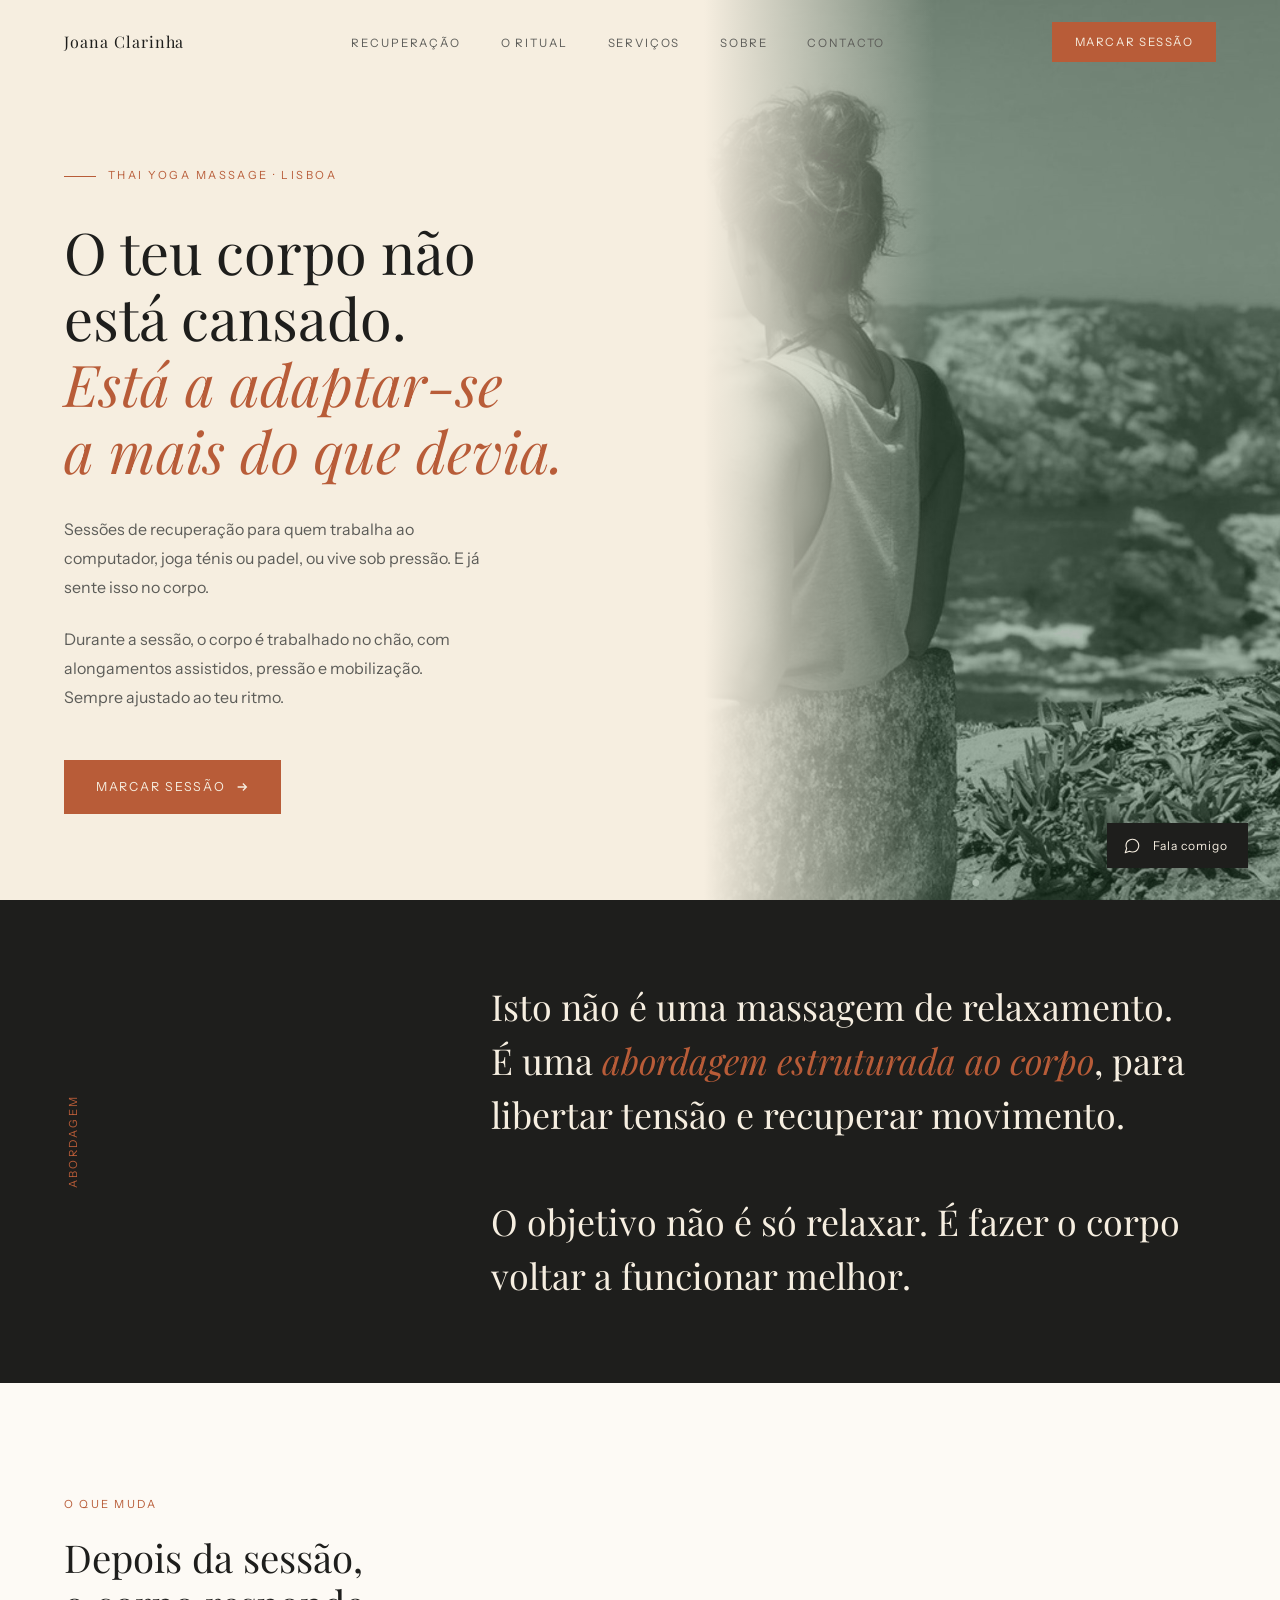
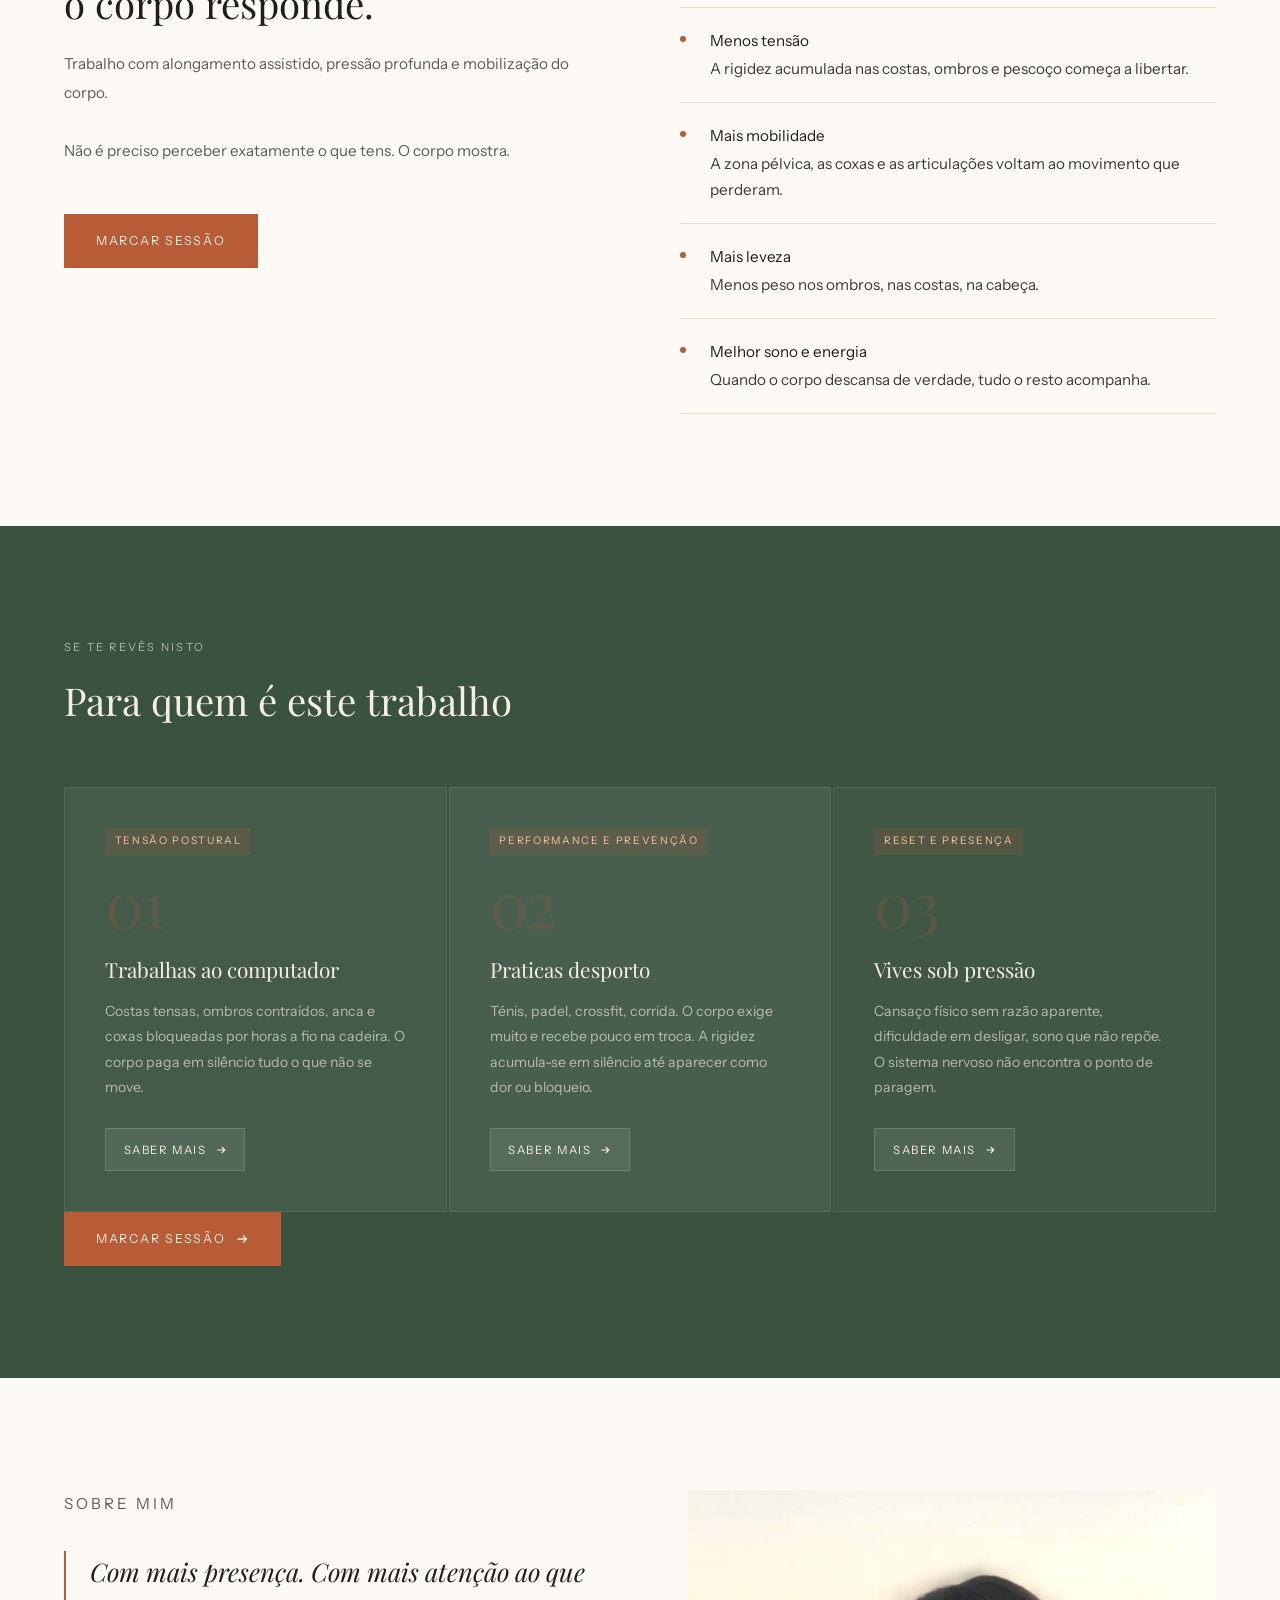
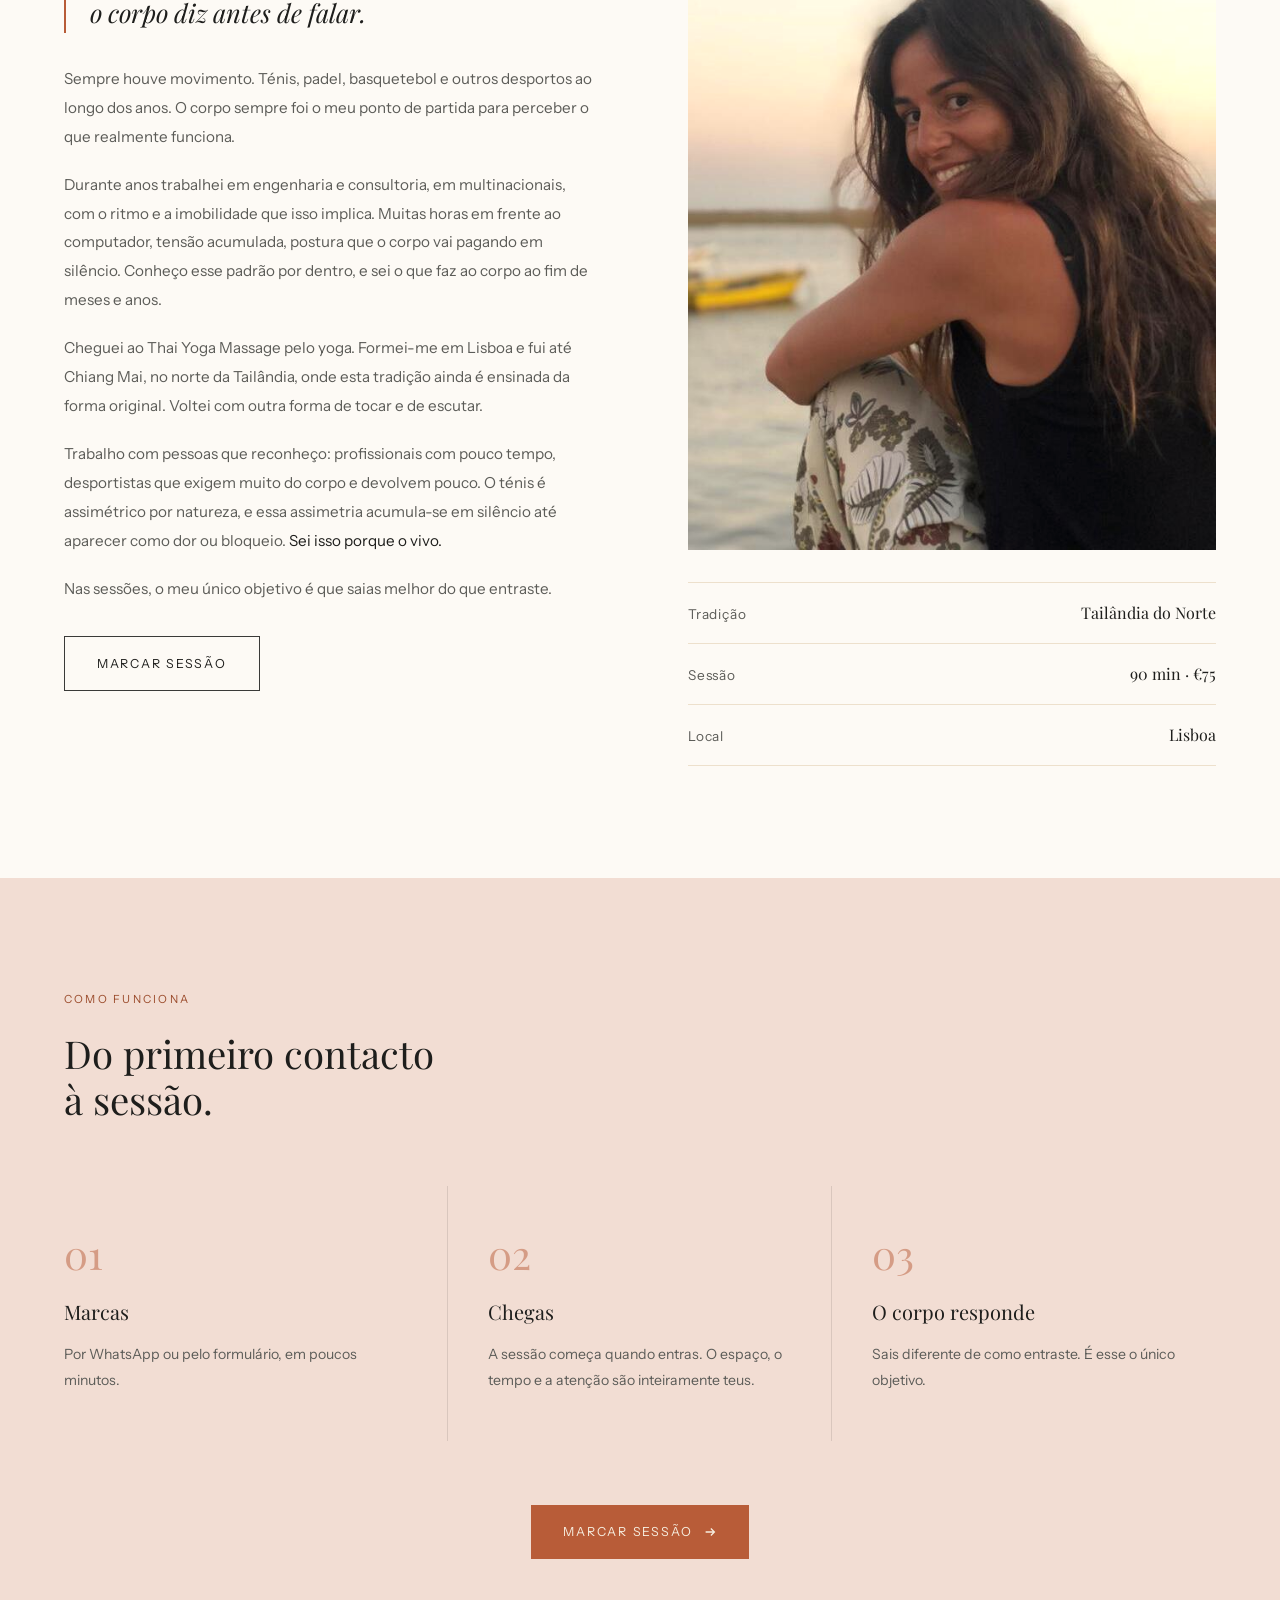
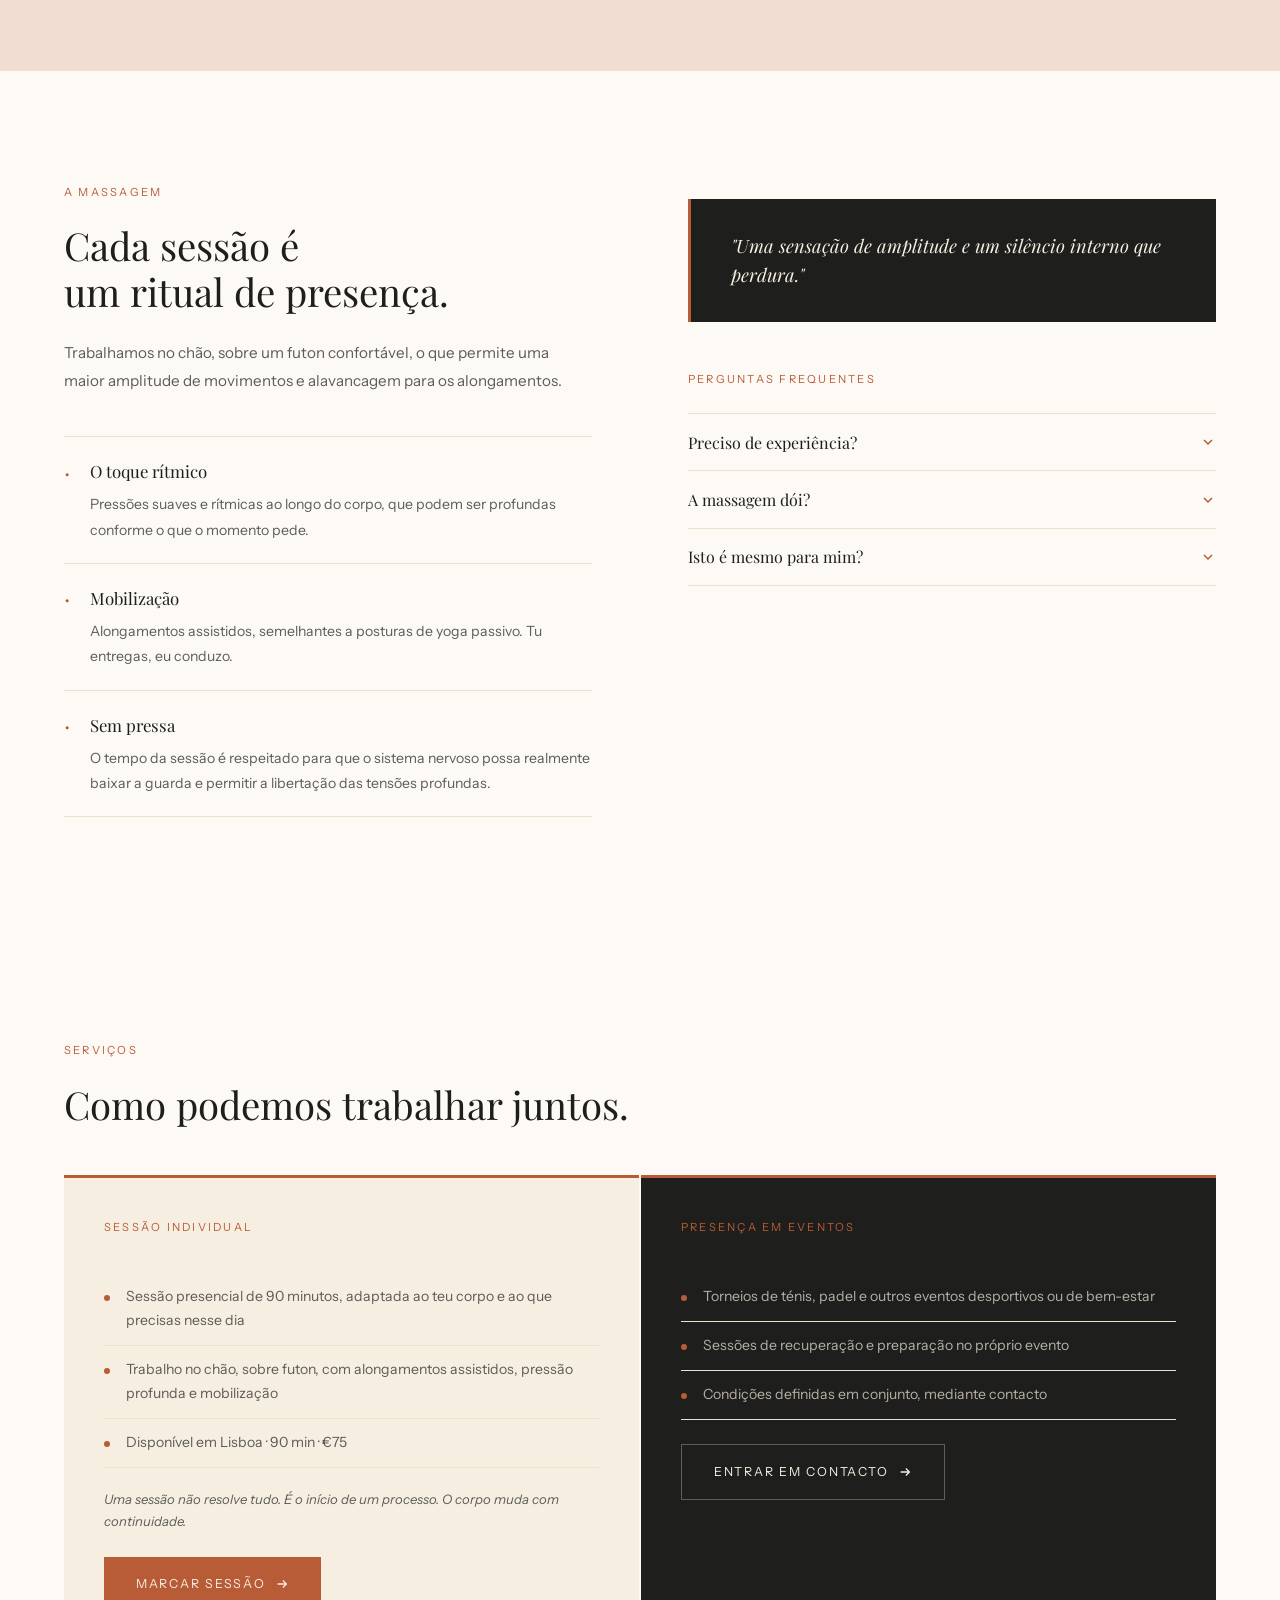
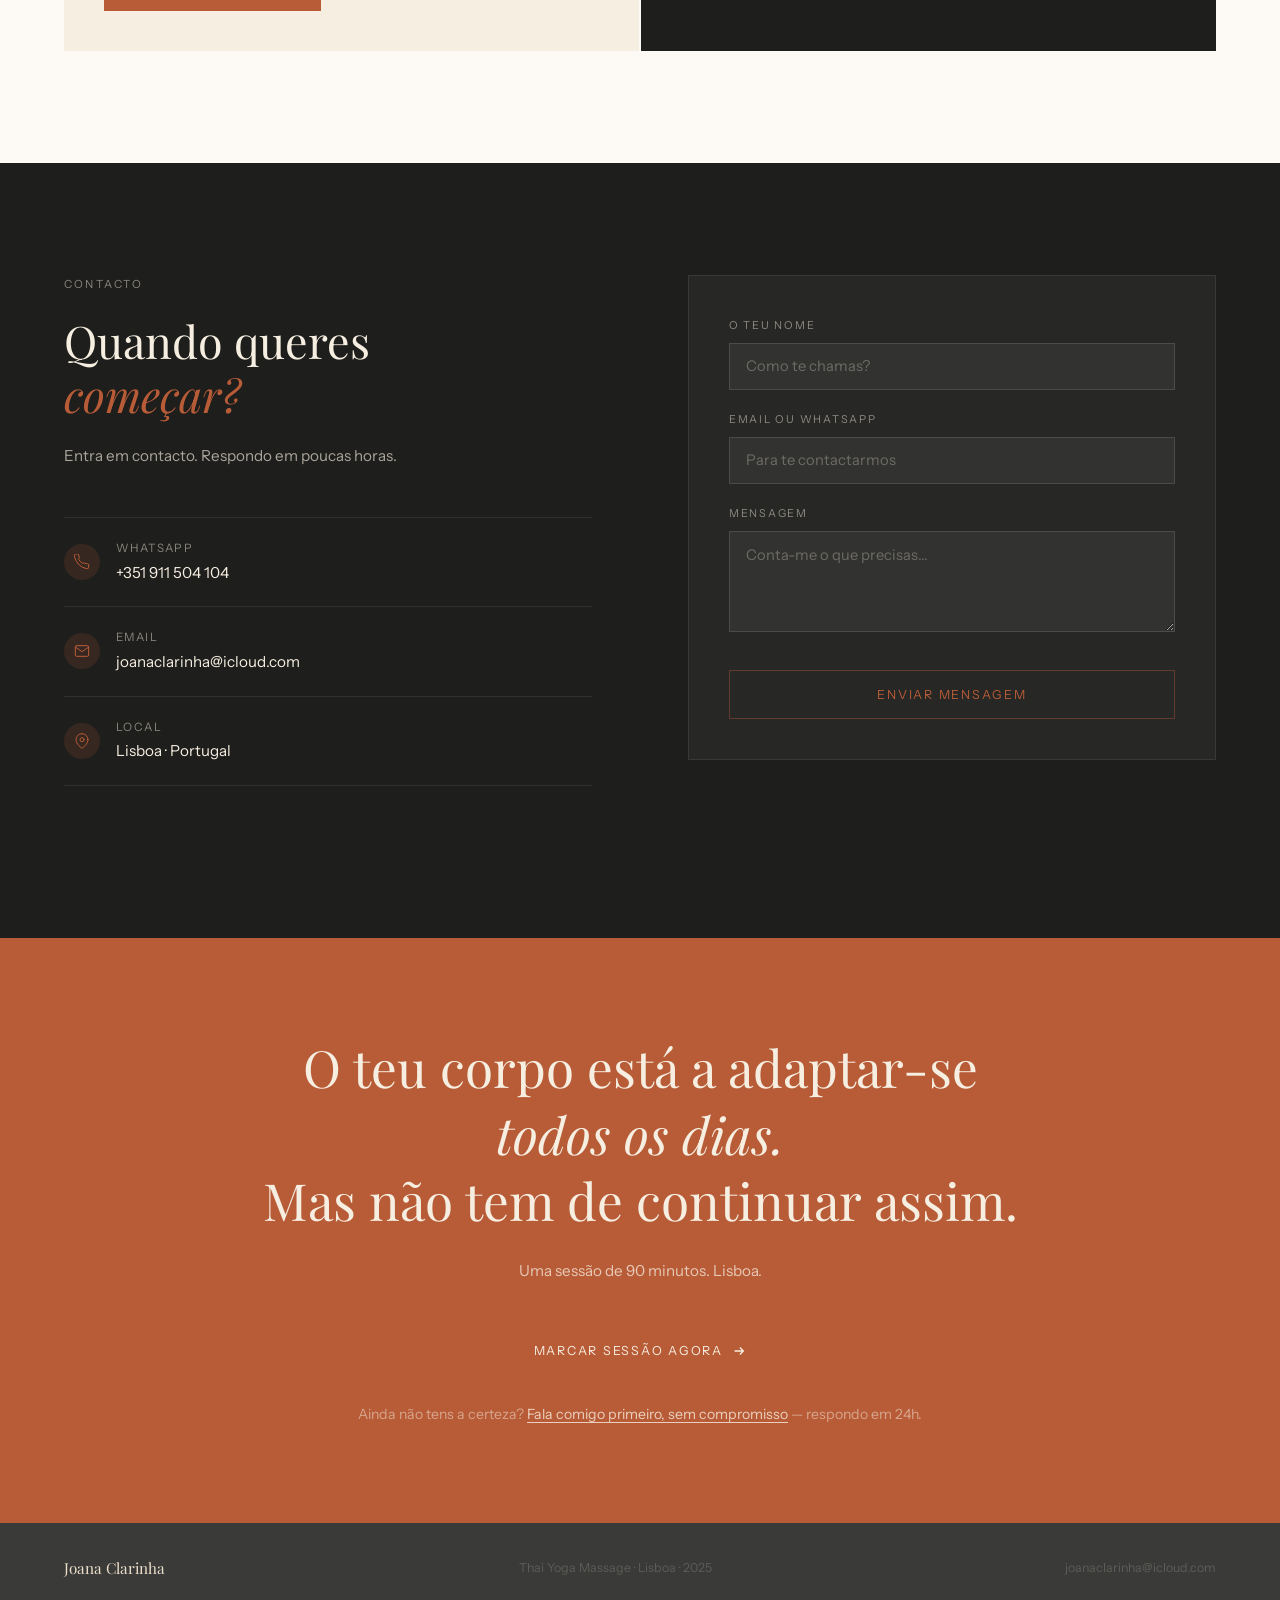
==== commit d1eabe22: "Add files via upload" ====
--- a/index.html
+++ b/index.html
@@ -963,7 +963,7 @@
       </div>
       <div class="form-row">
         <label>Mensagem</label>
-        <textarea rows="4" name="mensagem" placeholder="Conta-nos o que precisas..."></textarea>
+        <textarea rows="4" name="mensagem" placeholder="Conta-me o que precisas..."></textarea>
       </div>
       <button type="submit" class="btn btn-terra-outline">Enviar mensagem</button>
     </form>
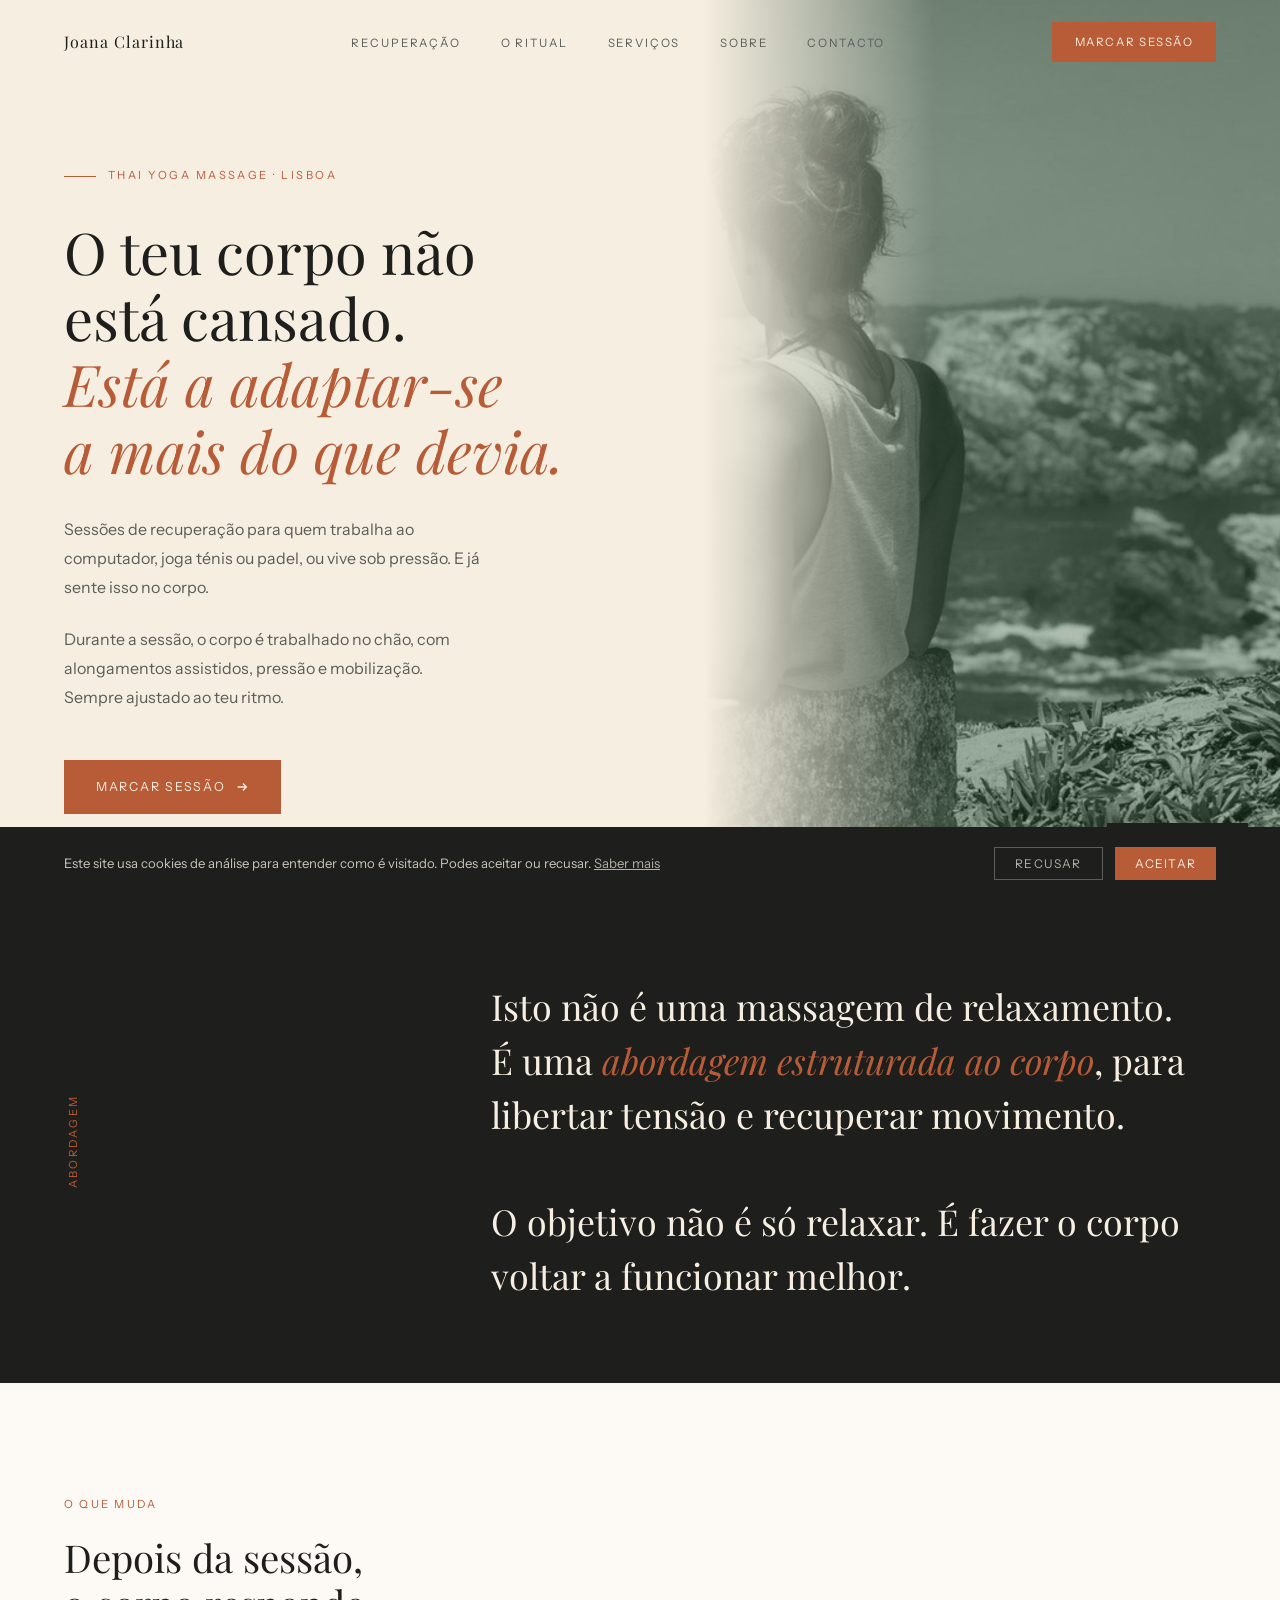
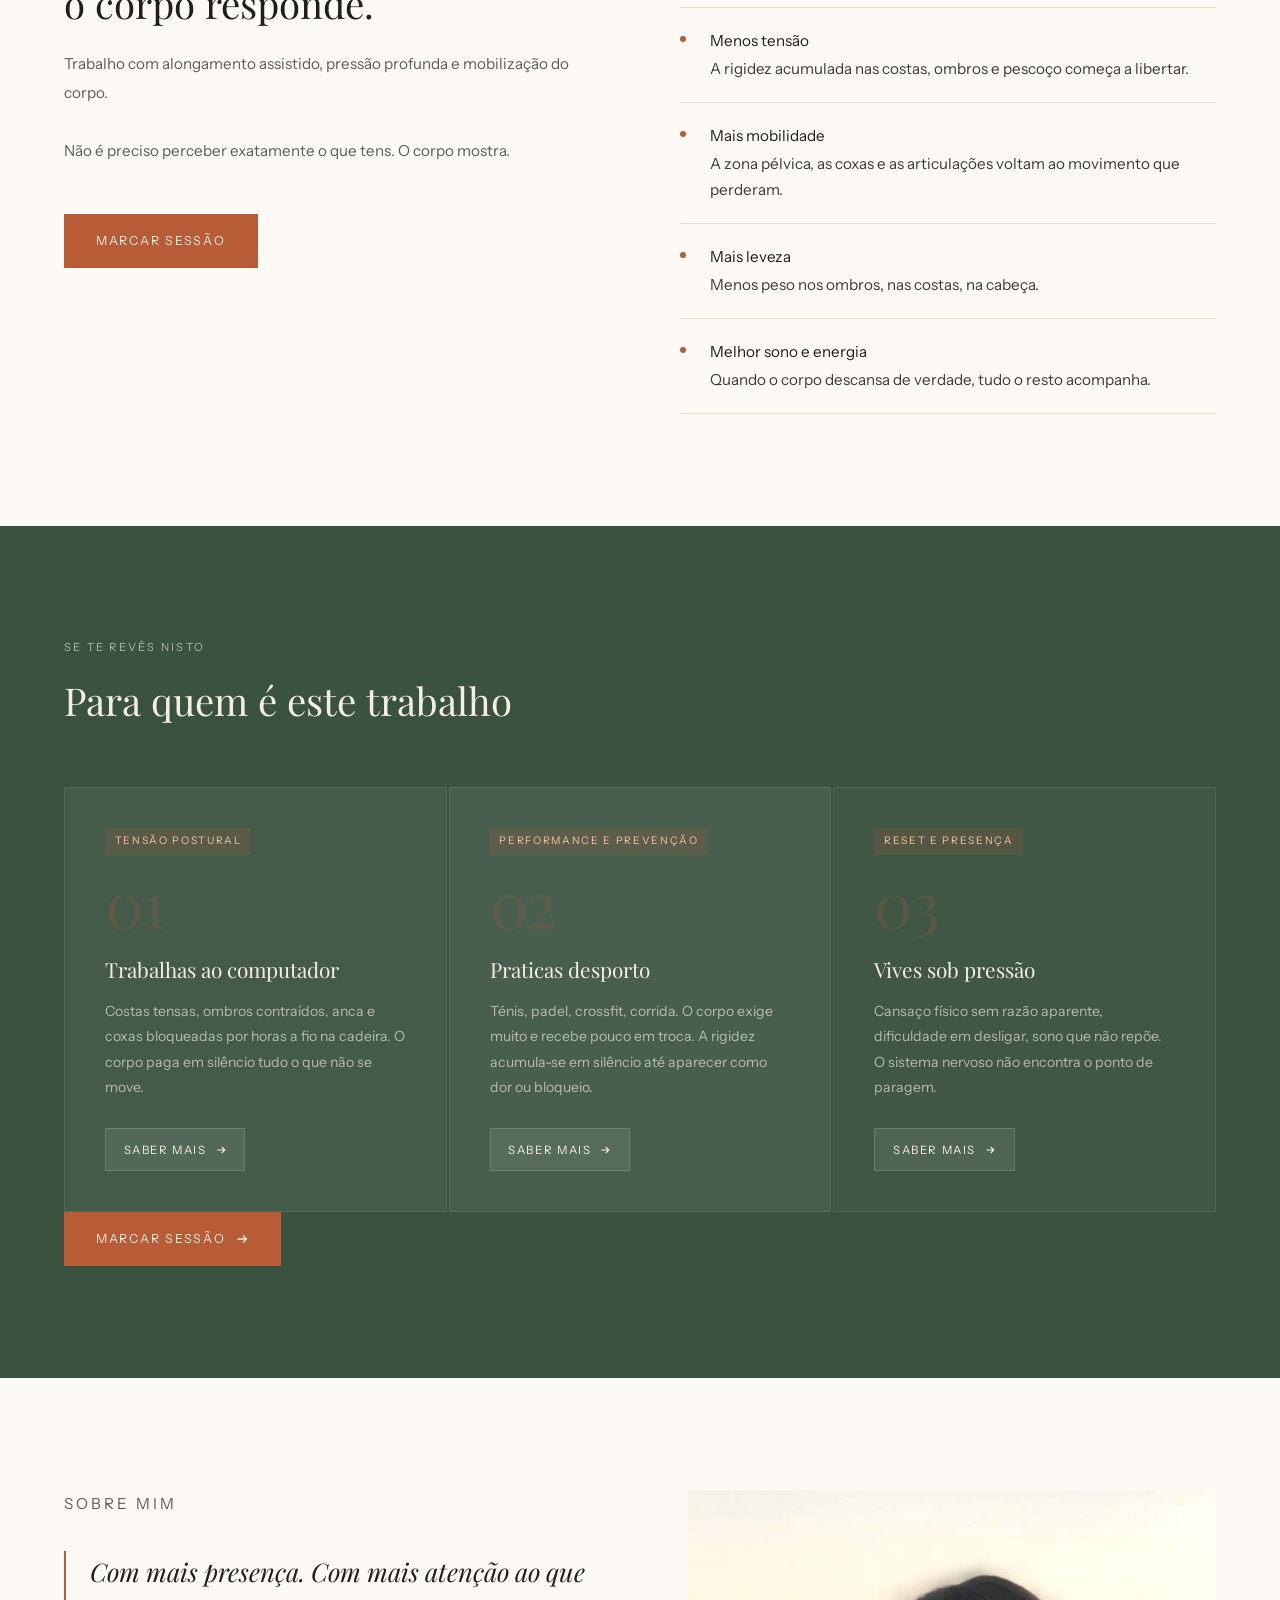
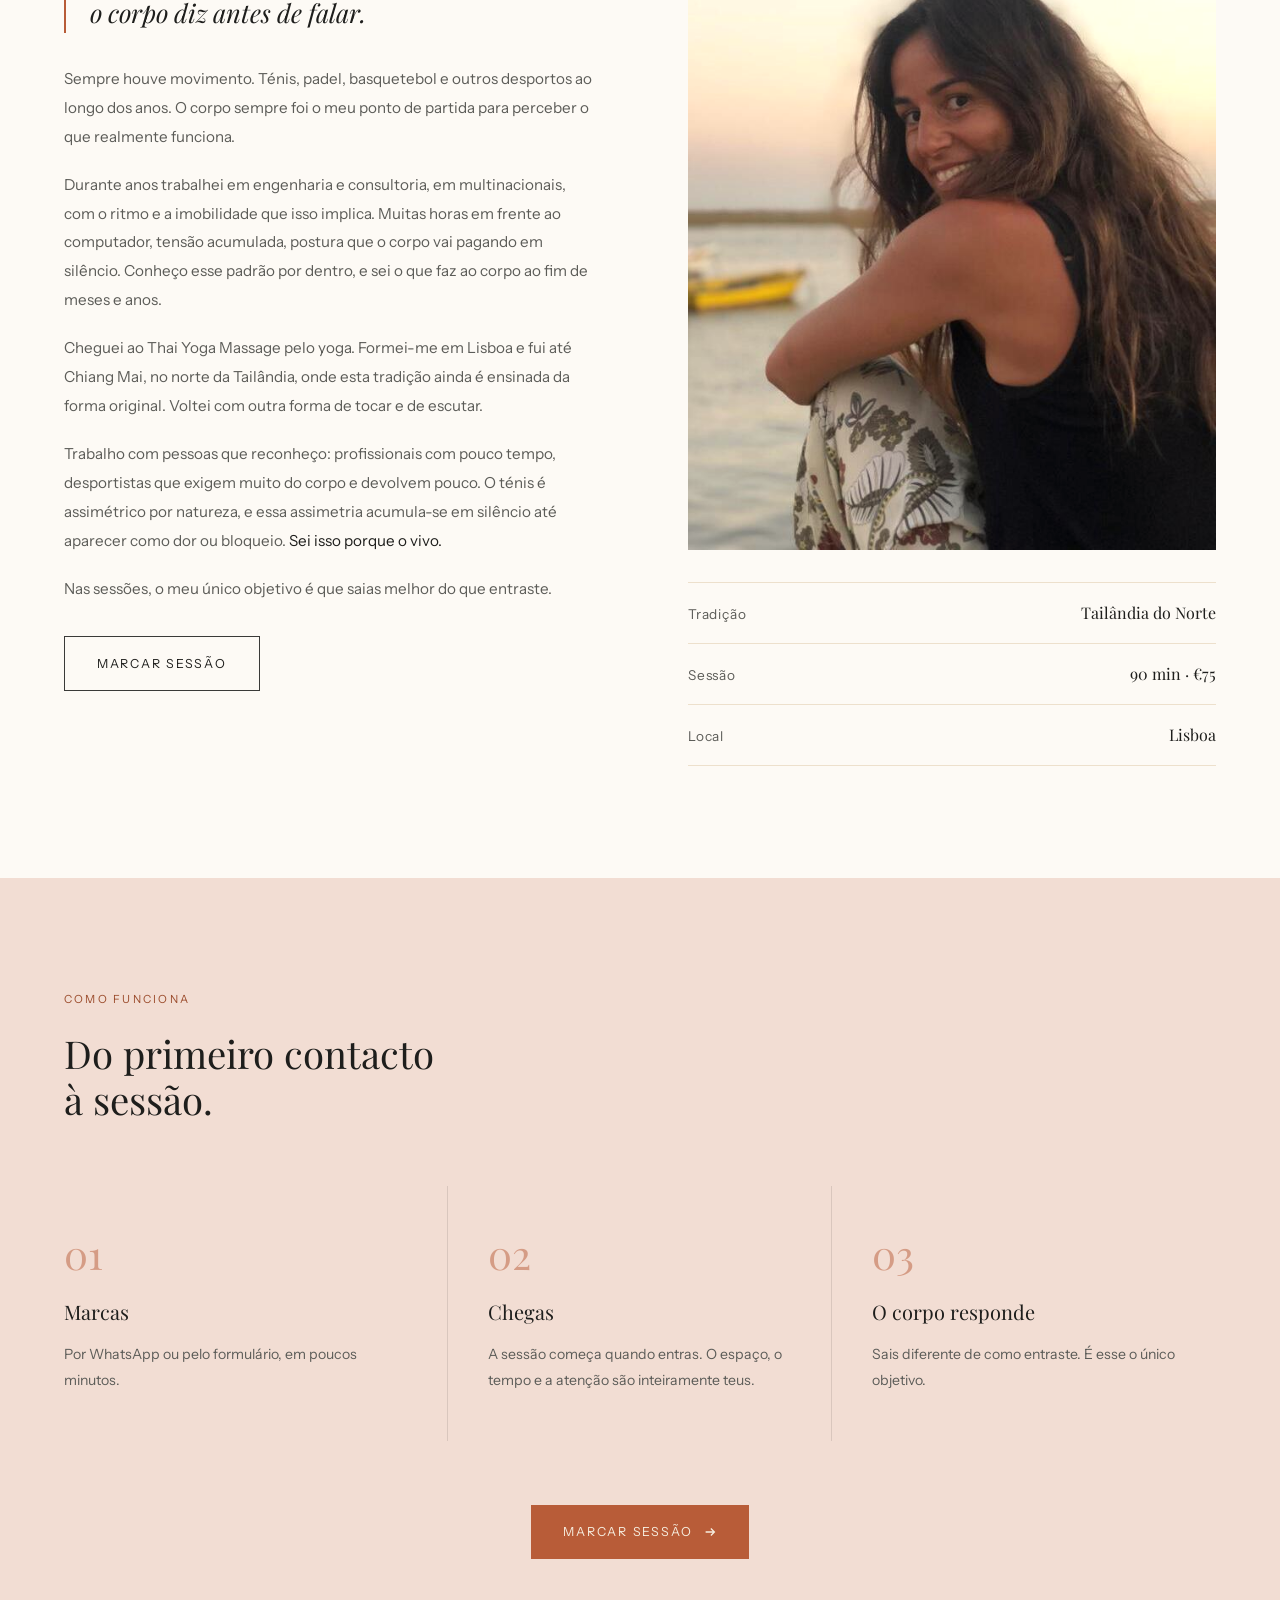
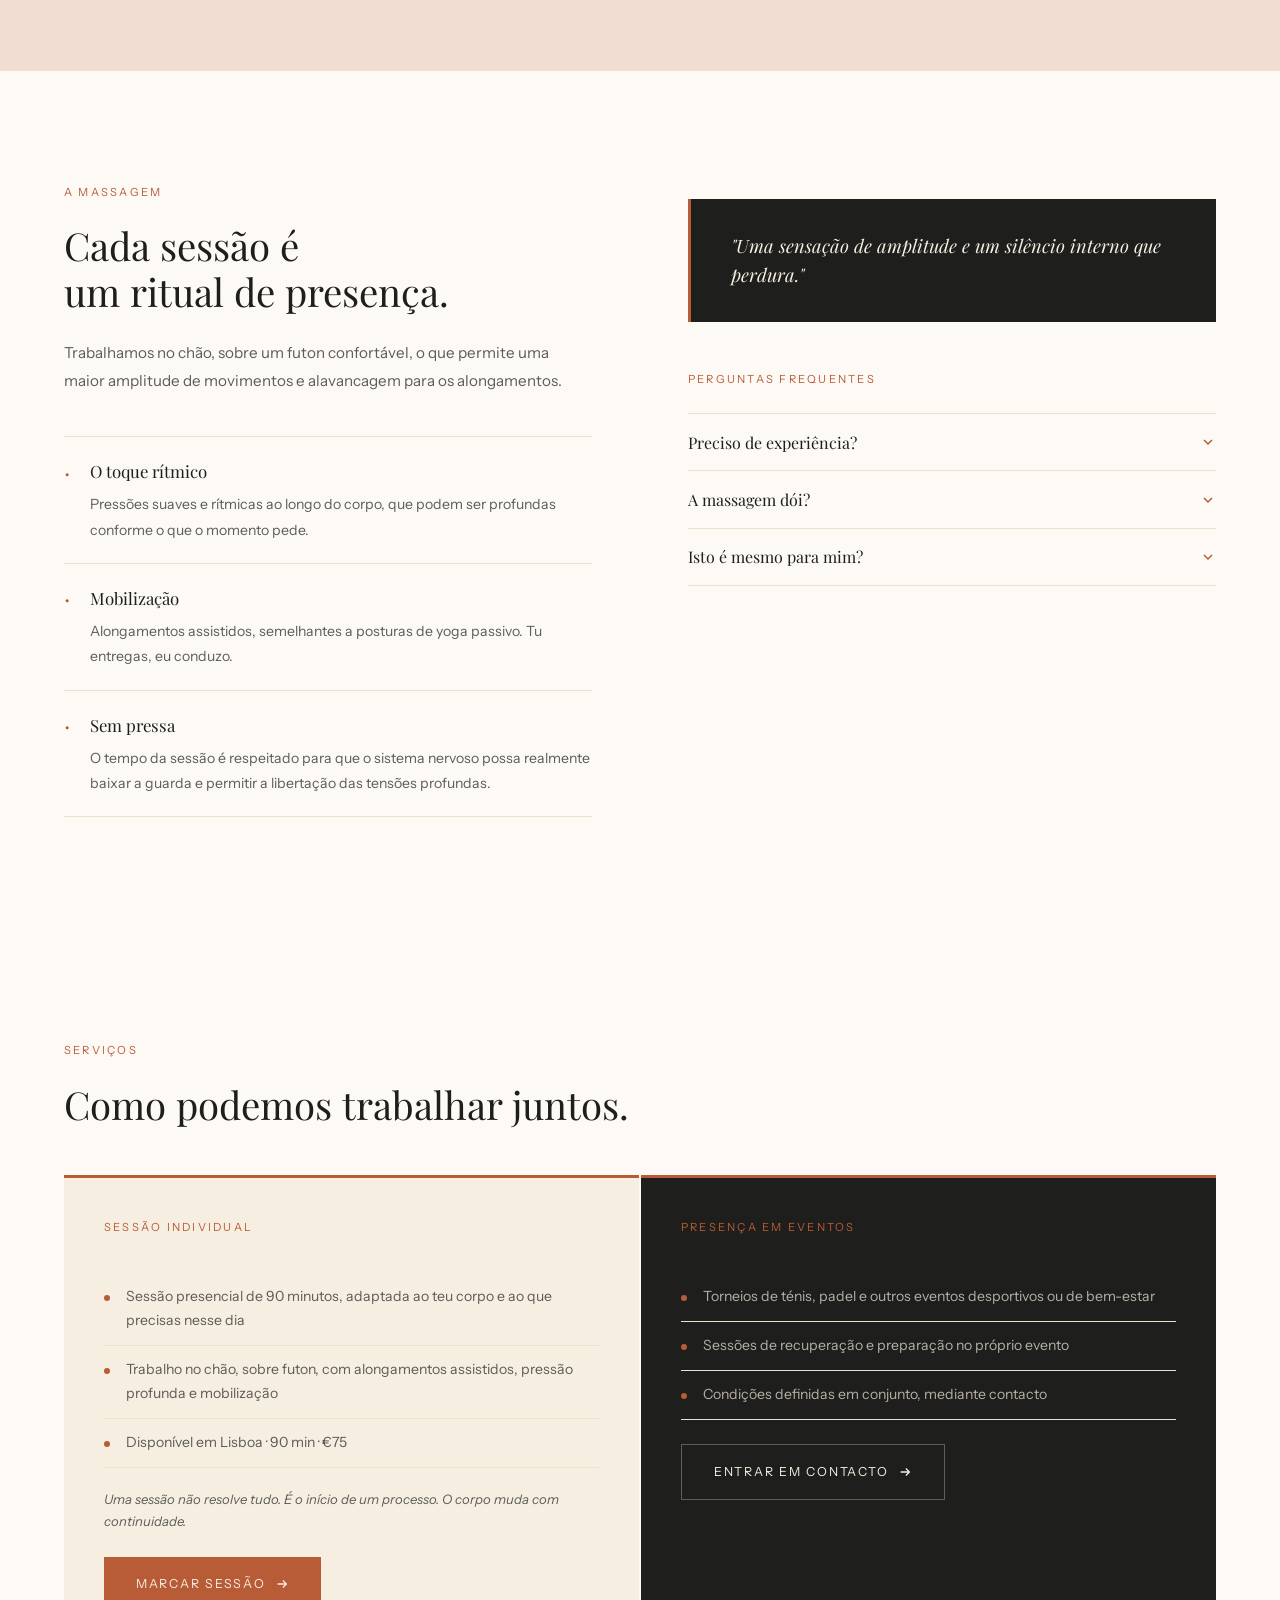
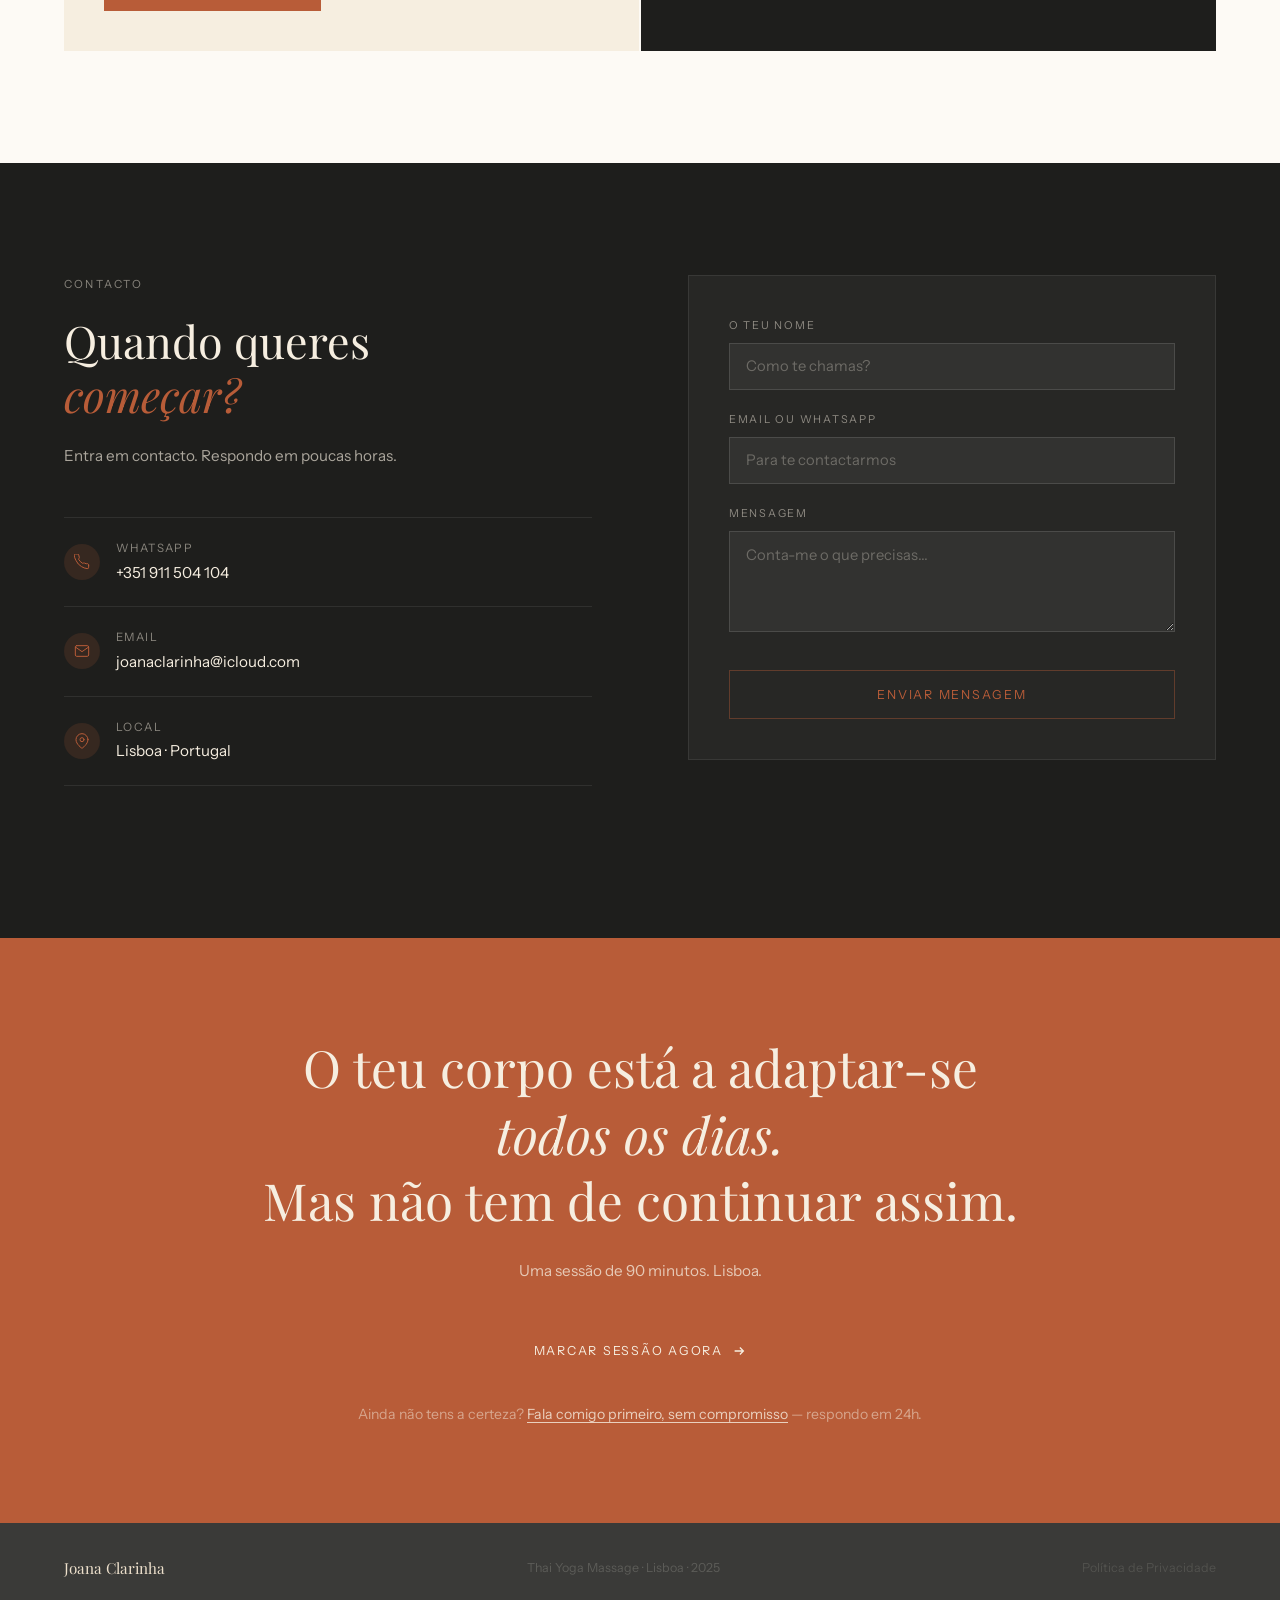
==== commit 7c03bbae: "Add files via upload" ====
--- a/index.html
+++ b/index.html
@@ -2,14 +2,6 @@
 <html lang="pt">
 <head>
 <meta charset="UTF-8">
-<!-- Google tag (gtag.js) -->
-<script async src="https://www.googletagmanager.com/gtag/js?id=G-JRHJ9DXWGT"></script>
-<script>
-  window.dataLayer = window.dataLayer || [];
-  function gtag(){dataLayer.push(arguments);}
-  gtag('js', new Date());
-  gtag('config', 'G-JRHJ9DXWGT');
-</script>
 <meta name="viewport" content="width=device-width, initial-scale=1.0">
 
 <!-- SEO: Title com keyword + localização -->
@@ -985,8 +977,17 @@
 <footer>
   <span class="footer-brand">Joana Clarinha</span>
   <span>Thai Yoga Massage · Lisboa · 2025</span>
-  <span>joanaclarinha@icloud.com</span>
+  <a href="/politica-privacidade.html" style="color:var(--cinza3);font-size:0.78rem;text-decoration:none;opacity:0.7;">Política de Privacidade</a>
 </footer>
+
+<!-- COOKIE BANNER -->
+<div id="cookie-banner" style="display:none;position:fixed;bottom:0;left:0;right:0;z-index:9999;background:var(--cinza);color:var(--cream);padding:1.25rem 5vw;display:flex;align-items:center;justify-content:space-between;gap:1.5rem;flex-wrap:wrap;font-size:0.82rem;line-height:1.6;">
+  <p style="margin:0;color:rgba(246,238,224,0.8);max-width:600px;">Este site usa cookies de análise para entender como é visitado. Podes aceitar ou recusar. <a href="/politica-privacidade.html" style="color:var(--cream);opacity:0.7;text-decoration:underline;">Saber mais</a></p>
+  <div style="display:flex;gap:0.75rem;flex-shrink:0;">
+    <button id="cookie-reject" style="background:transparent;border:1px solid rgba(246,238,224,0.3);color:rgba(246,238,224,0.7);padding:0.5rem 1.25rem;font-family:var(--sans);font-size:0.75rem;letter-spacing:0.1em;text-transform:uppercase;cursor:pointer;">Recusar</button>
+    <button id="cookie-accept" style="background:var(--terra);border:none;color:var(--cream);padding:0.5rem 1.25rem;font-family:var(--sans);font-size:0.75rem;letter-spacing:0.1em;text-transform:uppercase;cursor:pointer;">Aceitar</button>
+  </div>
+</div>
 
 <script>
   // Hamburger menu
@@ -1050,5 +1051,43 @@
   </div>
 </a>
 
+
+<script>
+  // Google Analytics com consentimento
+  function loadGA() {
+    var s = document.createElement('script');
+    s.async = true;
+    s.src = 'https://www.googletagmanager.com/gtag/js?id=G-JRHJ9DXWGT';
+    document.head.appendChild(s);
+    window.dataLayer = window.dataLayer || [];
+    function gtag(){dataLayer.push(arguments);}
+    window.gtag = gtag;
+    gtag('js', new Date());
+    gtag('config', 'G-JRHJ9DXWGT');
+  }
+
+  var consent = localStorage.getItem('jc-cookie-consent');
+  var banner = document.getElementById('cookie-banner');
+
+  if (consent === 'accepted') {
+    loadGA();
+    if (banner) banner.style.display = 'none';
+  } else if (consent === 'rejected') {
+    if (banner) banner.style.display = 'none';
+  } else {
+    if (banner) banner.style.display = 'flex';
+  }
+
+  document.getElementById('cookie-accept').addEventListener('click', function() {
+    localStorage.setItem('jc-cookie-consent', 'accepted');
+    loadGA();
+    banner.style.display = 'none';
+  });
+
+  document.getElementById('cookie-reject').addEventListener('click', function() {
+    localStorage.setItem('jc-cookie-consent', 'rejected');
+    banner.style.display = 'none';
+  });
+</script>
 </body>
 </html>
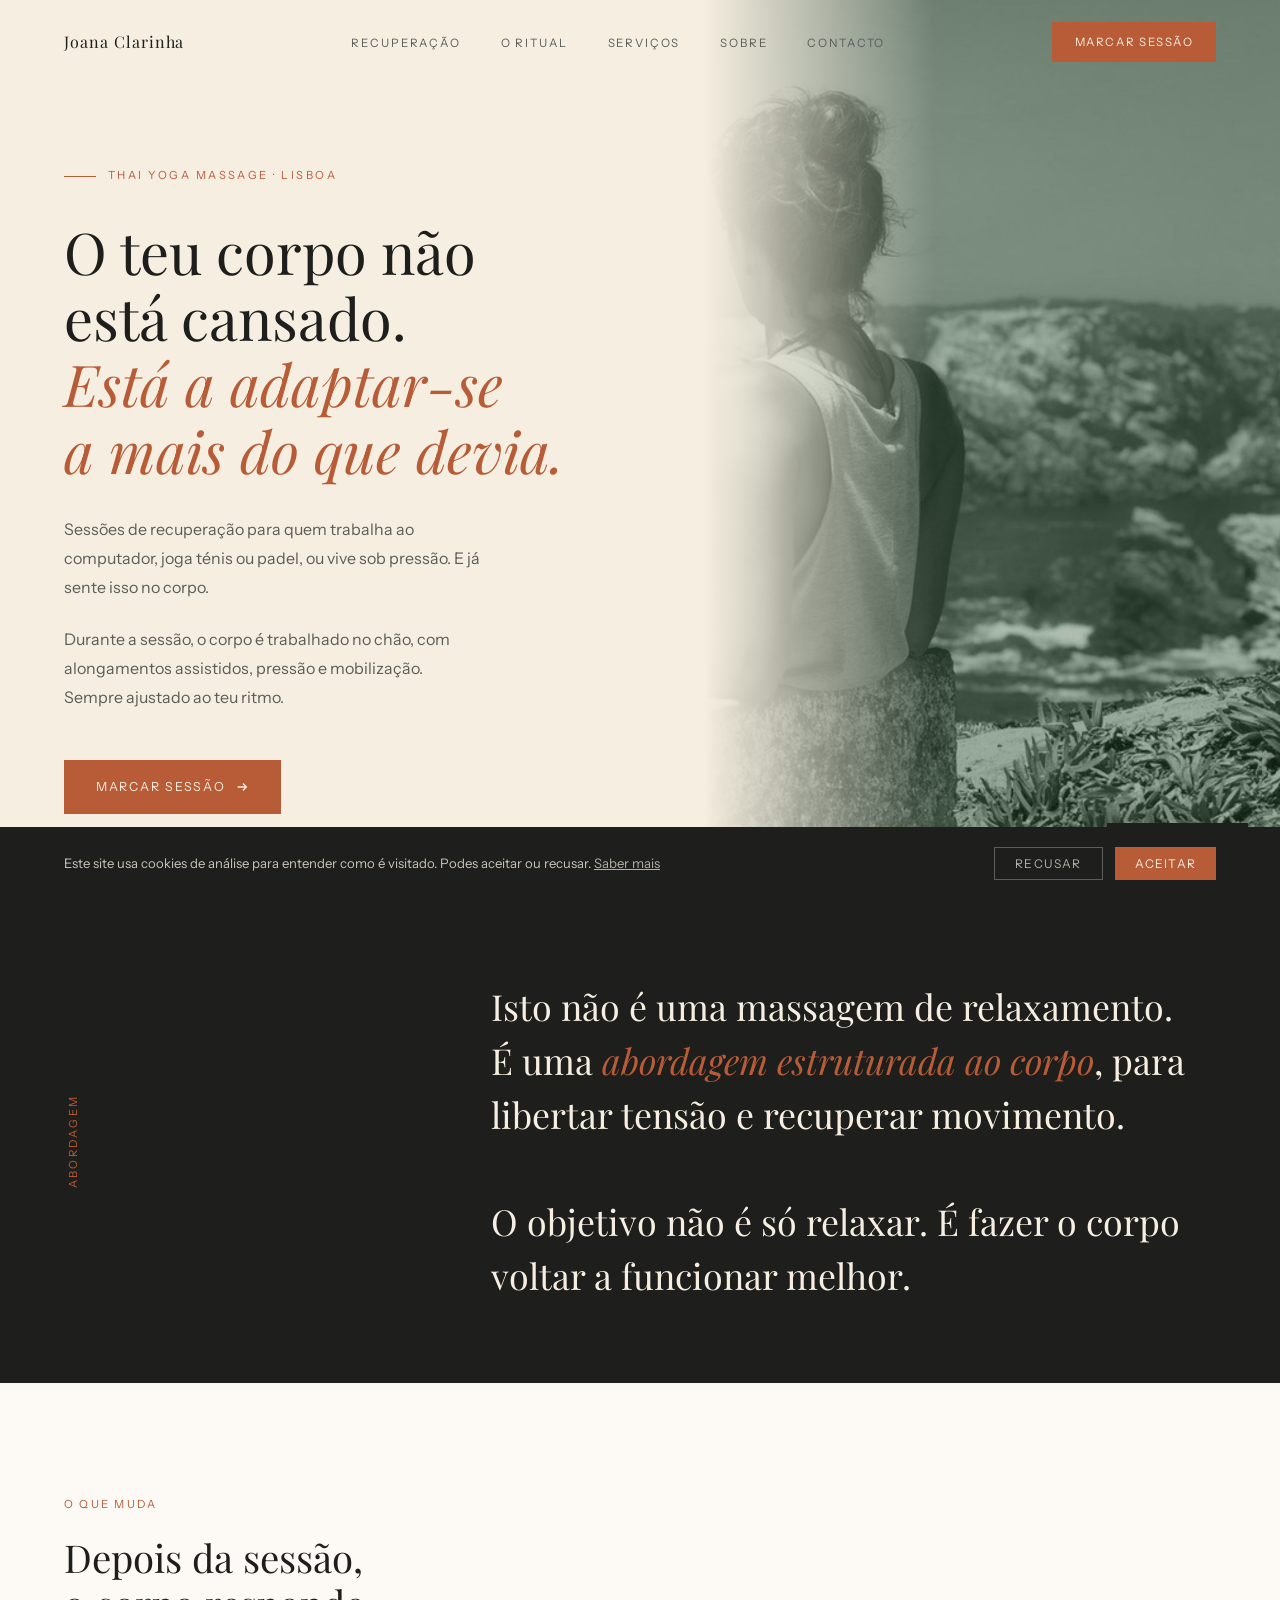
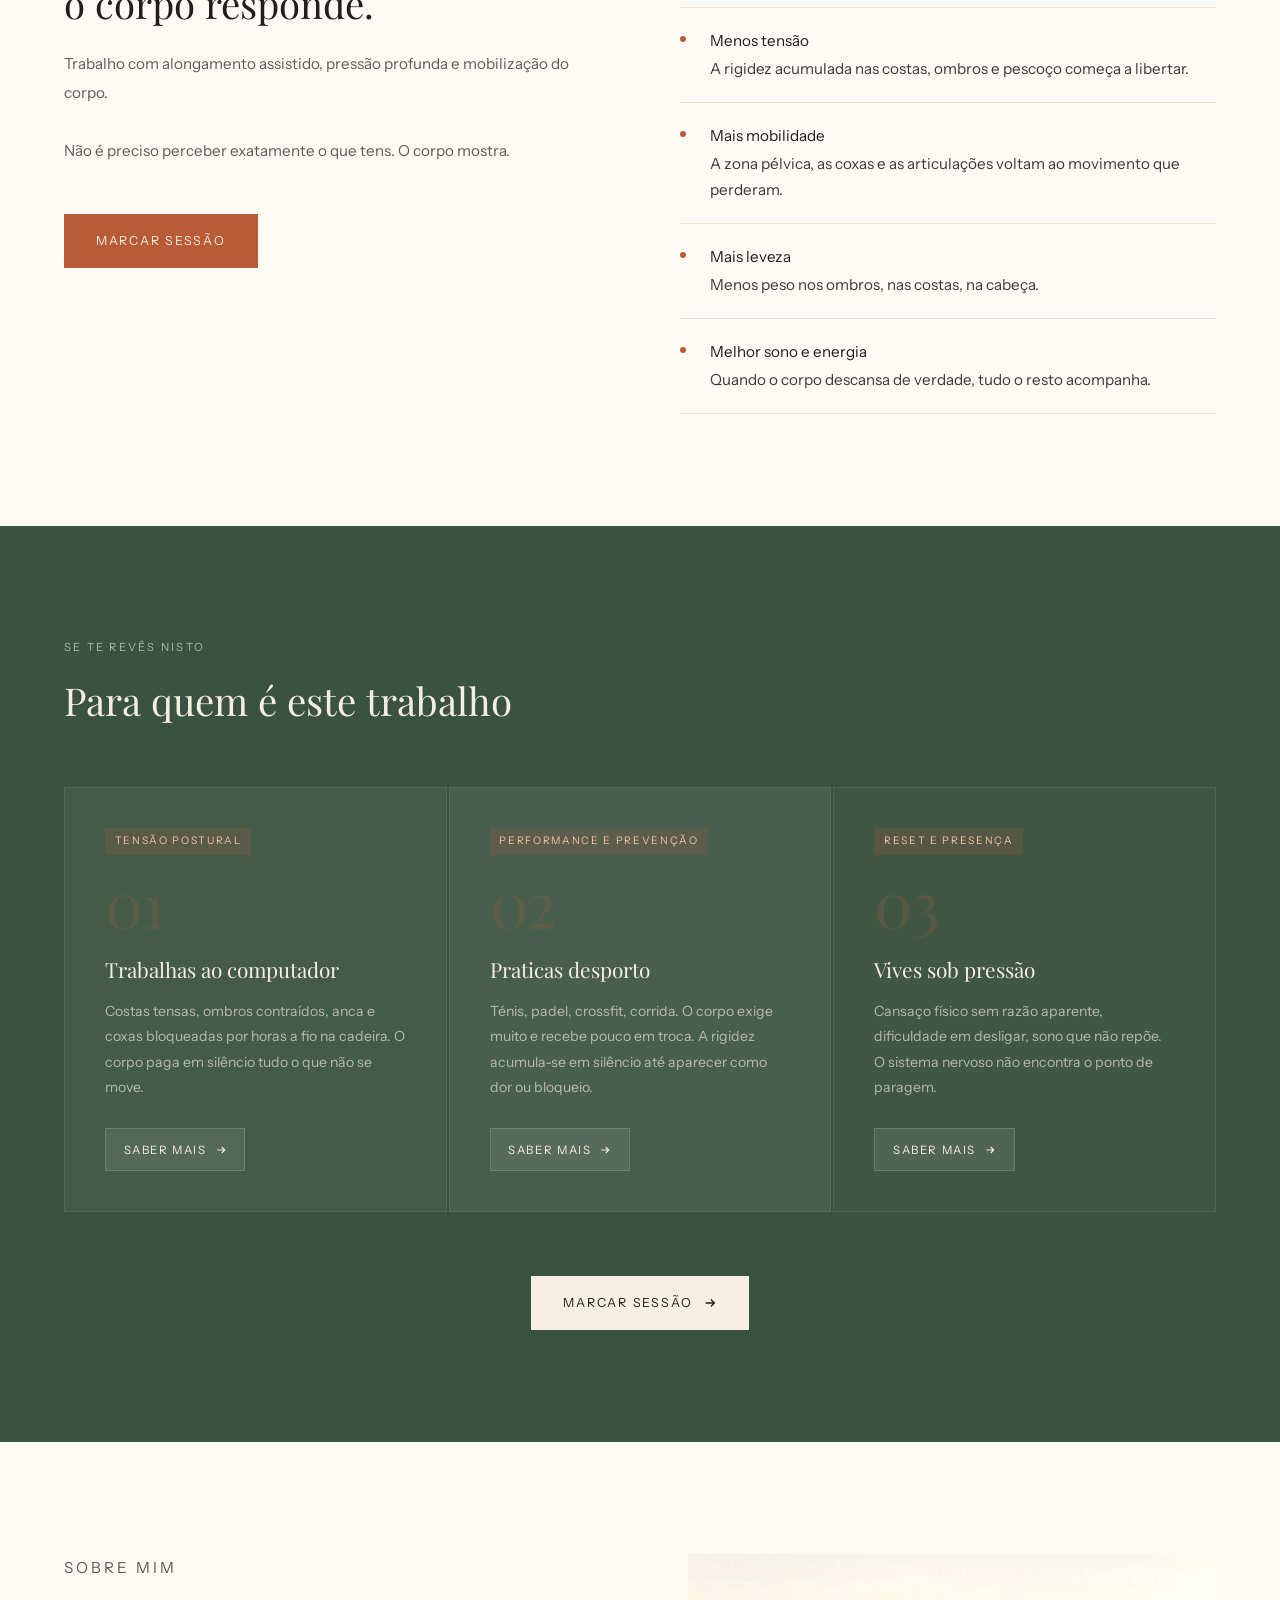
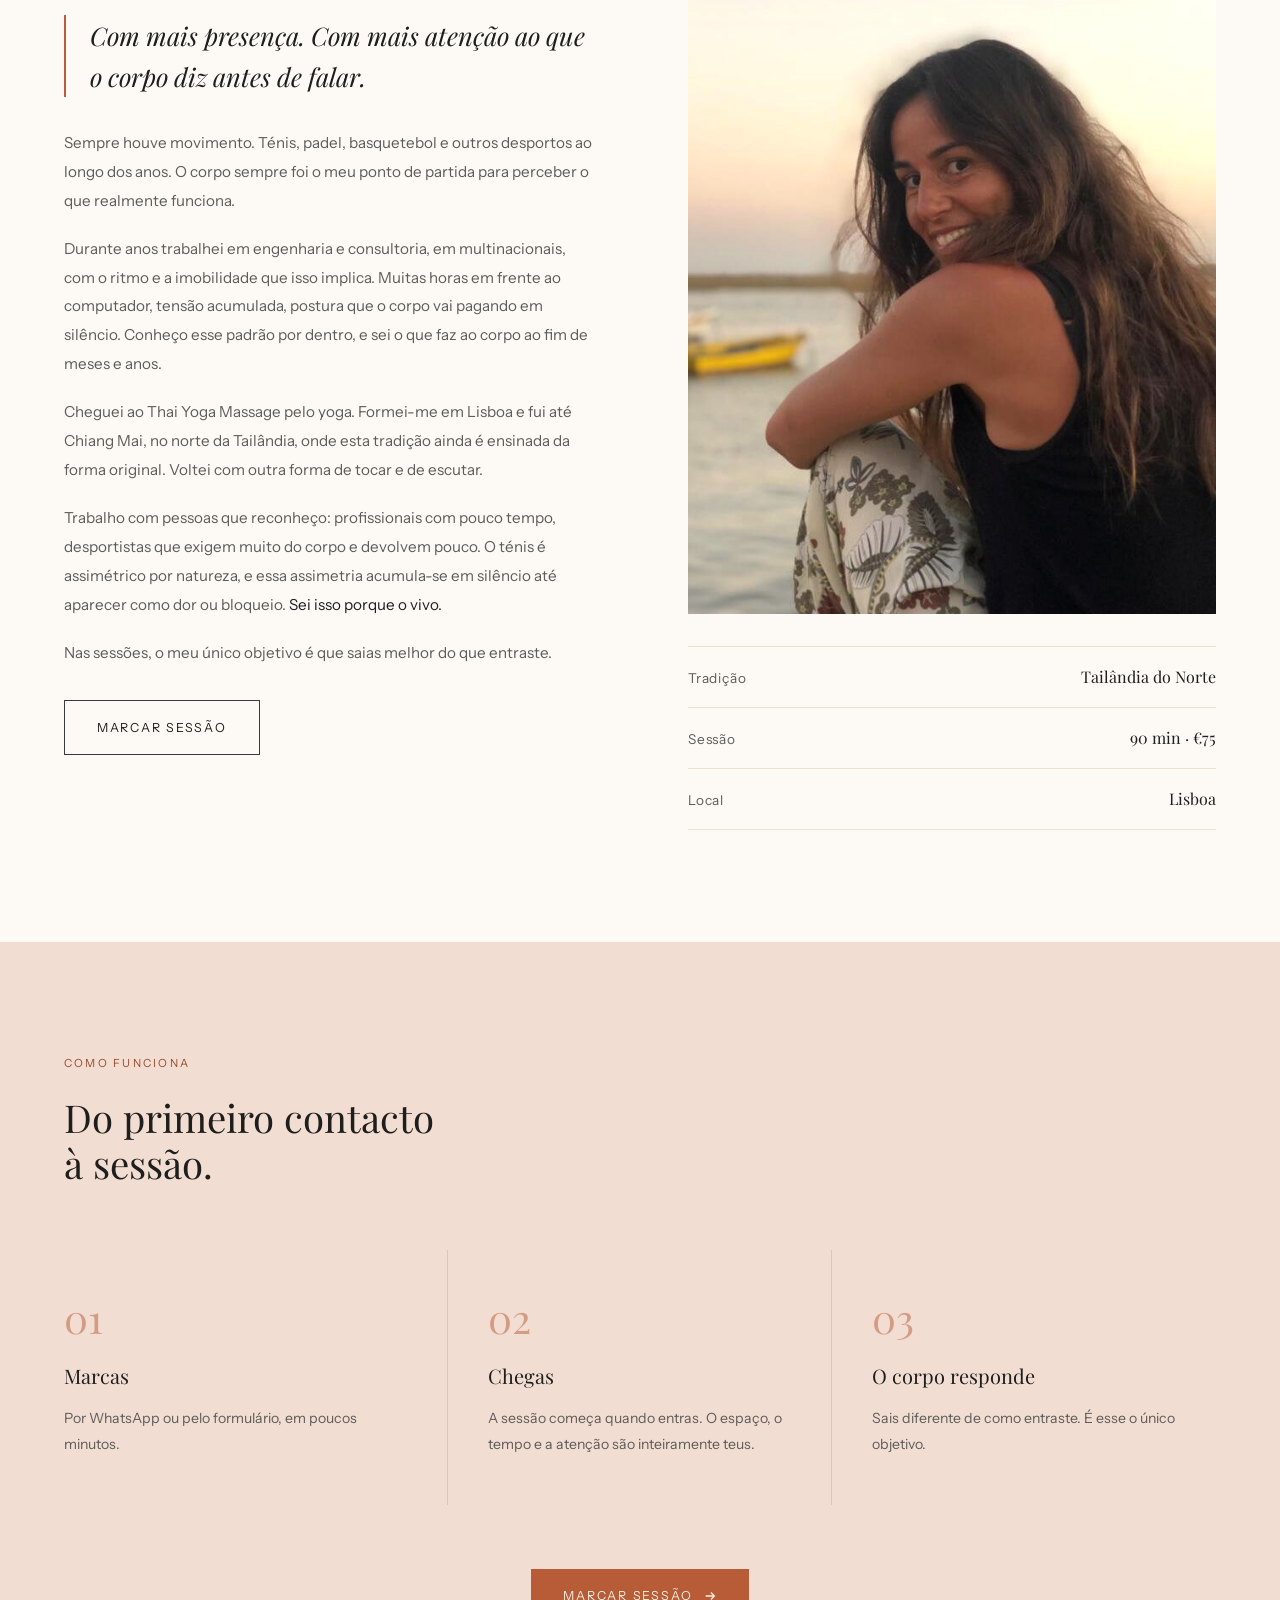
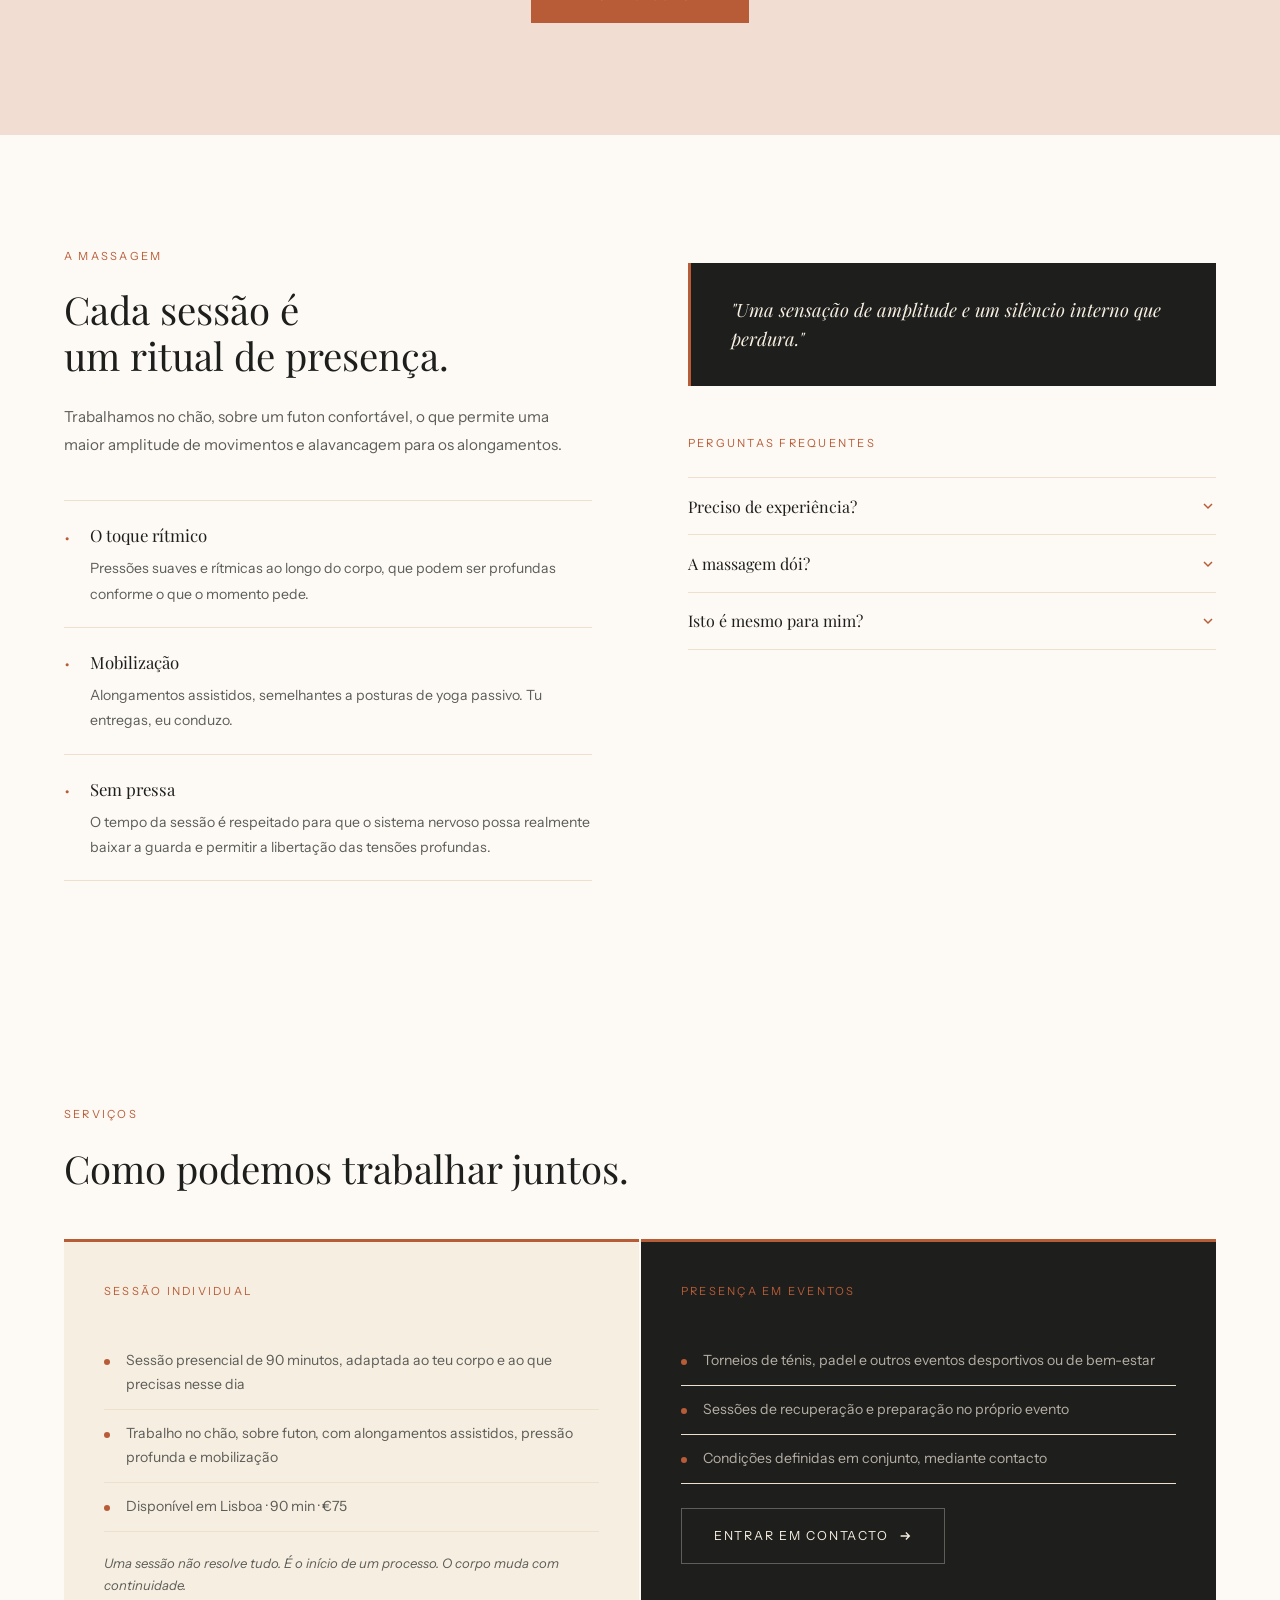
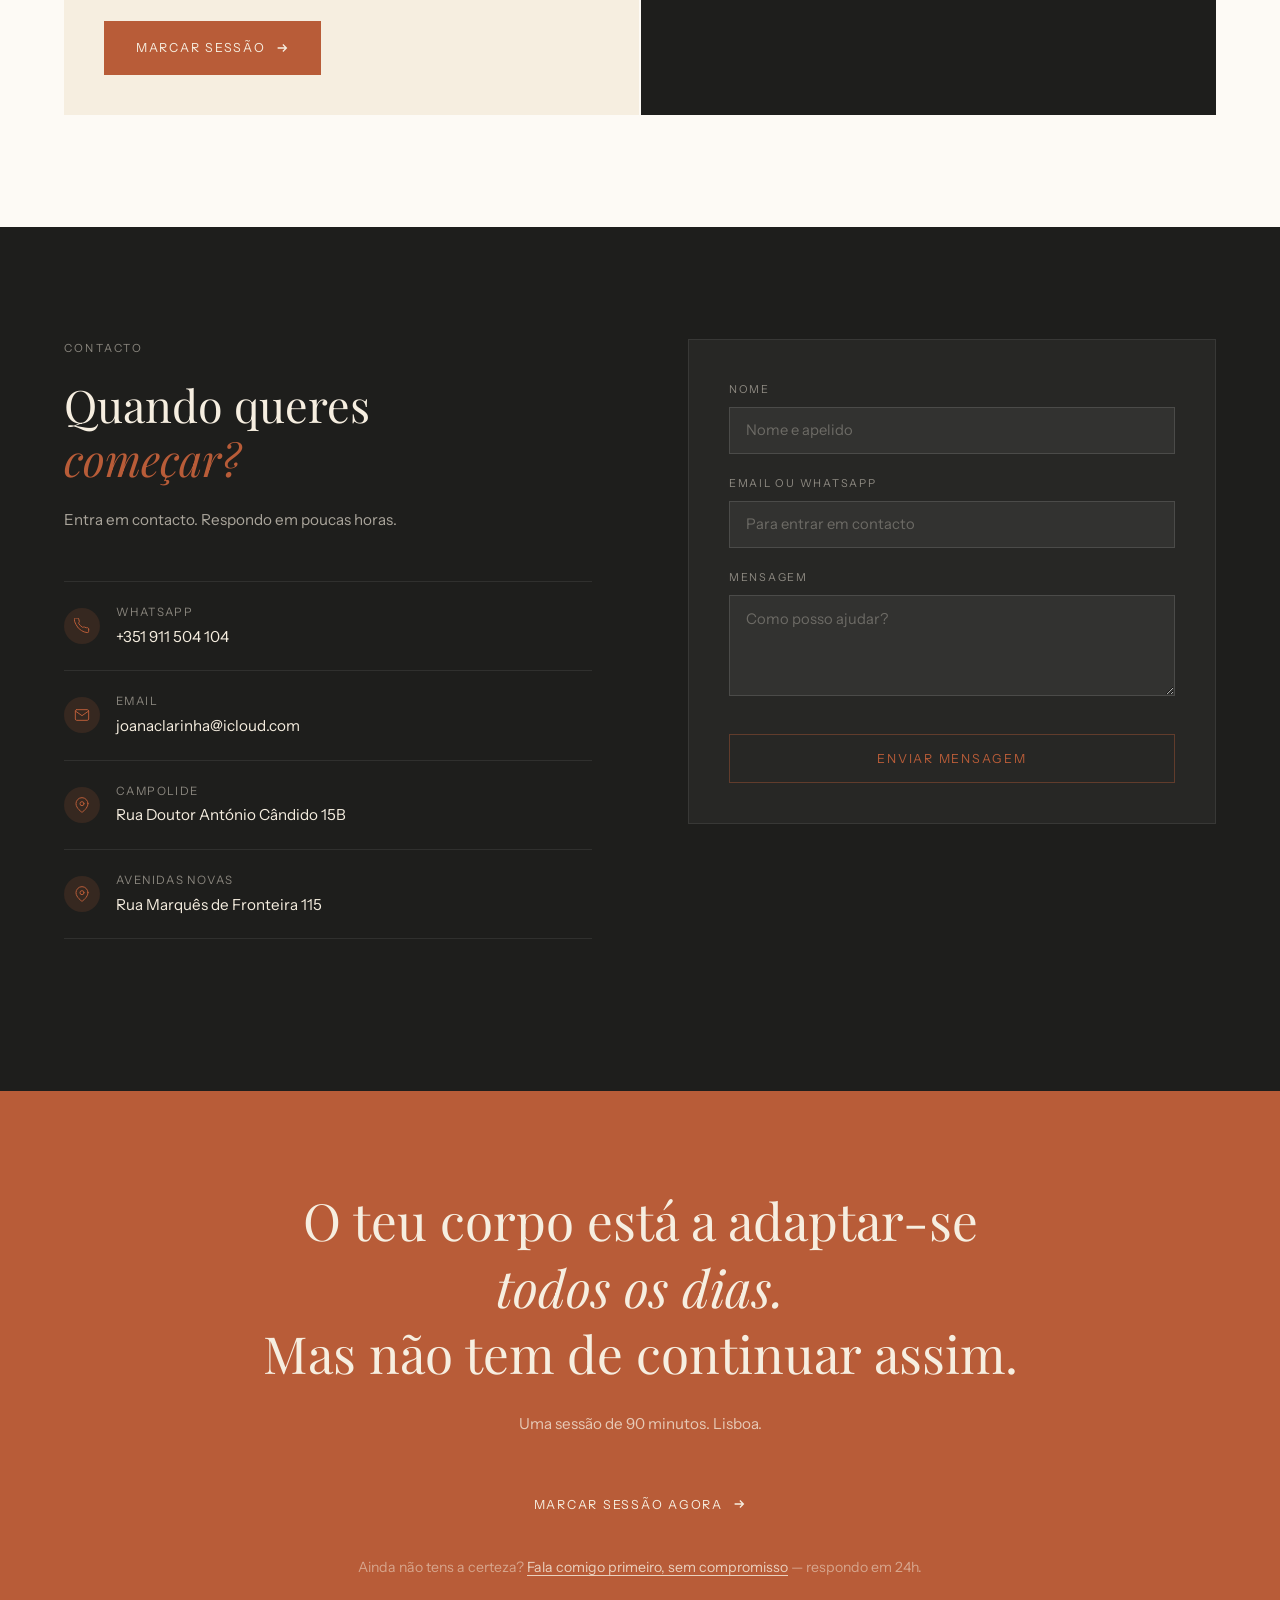
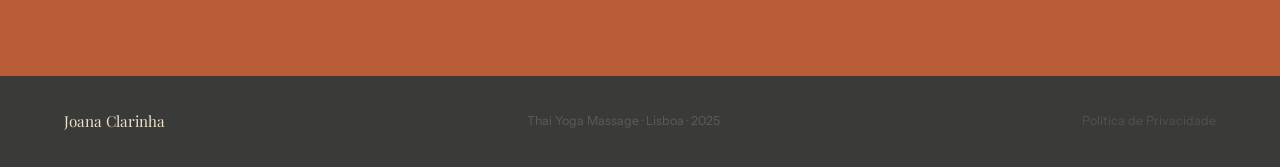
==== commit bb567358: "Add files via upload" ====
--- a/index.html
+++ b/index.html
@@ -41,6 +41,28 @@
     "addressLocality": "Lisboa",
     "addressCountry": "PT"
   },
+  "location": [
+    {
+      "@type": "Place",
+      "name": "Campolide",
+      "address": {
+        "@type": "PostalAddress",
+        "streetAddress": "Rua Doutor António Cândido 15B",
+        "addressLocality": "Lisboa",
+        "addressCountry": "PT"
+      }
+    },
+    {
+      "@type": "Place",
+      "name": "Avenidas Novas",
+      "address": {
+        "@type": "PostalAddress",
+        "streetAddress": "Rua Marquês de Fronteira 115",
+        "addressLocality": "Lisboa",
+        "addressCountry": "PT"
+      }
+    }
+  ],
   "geo": {
     "@type": "GeoCoordinates",
     "latitude": 38.7169,
@@ -53,7 +75,7 @@
     "opens": "09:00",
     "closes": "20:00"
   },
-  "sameAs": ["https://www.instagram.com/joanaclarinha.lisboa"],
+  "sameAs": ["https://www.instagram.com/joanaclarinha.thaimassage"],
   "image": "https://www.joanaclarinha.com/og-image.jpg",
   "founder": {
     "@type": "Person",
@@ -67,53 +89,17 @@
 <link rel="preconnect" href="https://fonts.googleapis.com">
 <link rel="preconnect" href="https://fonts.gstatic.com" crossorigin>
 <link href="https://fonts.googleapis.com/css2?family=Playfair+Display:ital,wght@0,400;0,500;1,400&family=Instrument+Sans:wght@300;400&display=swap" rel="stylesheet">
+<link rel="stylesheet" href="style.css">
 <style>
-*,*::before,*::after{box-sizing:border-box;margin:0;padding:0}
-
-:root {
-  --cream: #F6EEE0;
-  --cream2: #EDE0CC;
-  --terra: #B85C38;
-  --terra2: #9A4A2A;
-  --terra-pale: #F2DDD3;
-  --verde: #3A5240;
-  --verde2: #2C3E30;
-  --verde-pale: #D8E6DA;
-  --cinza: #1E1E1C;
-  --cinza2: #3A3A38;
-  --cinza3: #5C5C58;
-  --off: #FDFAF5;
-  --serif: 'Playfair Display', Georgia, serif;
-  --sans: 'Instrument Sans', sans-serif;
-}
+:root { --cinza3: #5C5C58; }
 
 section[id] { scroll-margin-top: 100px; }
 
-body {
-  font-family: var(--sans);
-  background: var(--off);
-  color: var(--cinza);
-  font-weight: 300;
-  line-height: 1.75;
-  font-size: 17px;
-}
-
-/* ── NAV ── */
-nav {
-  position: fixed; top: 0; left: 0; right: 0; z-index: 200;
-  display: flex; justify-content: space-between; align-items: center;
-  padding: 1.4rem 5vw;
-  transition: background 0.35s, box-shadow 0.35s;
-}
-nav.stuck {
-  background: rgba(246,238,224,0.94);
-  backdrop-filter: blur(10px);
-  box-shadow: 0 1px 0 rgba(0,0,0,0.06);
-}
-.nav-brand {
-  font-family: var(--serif); font-size: 1rem; font-weight: 400;
-  letter-spacing: 0.06em; color: var(--cinza); text-decoration: none;
-}
+body { font-size: 17px; line-height: 1.75; }
+
+/* ── NAV (homepage tem links + padding diferente) ── */
+nav { padding: 1.4rem 5vw; transition: background 0.35s, box-shadow 0.35s; }
+.nav-brand { font-size: 1rem; font-weight: 400; letter-spacing: 0.06em; }
 .nav-links { display:flex; gap:2.5rem; list-style:none; }
 .nav-links a {
   font-size: 0.72rem; letter-spacing: 0.16em; text-transform: uppercase;
@@ -123,79 +109,35 @@
 .nav-cta {
   font-size: 0.72rem; letter-spacing: 0.14em; text-transform: uppercase;
   background: var(--terra); color: var(--cream);
-  padding: 0.6rem 1.4rem; text-decoration: none;
-  transition: background 0.2s;
+  padding: 0.6rem 1.4rem; text-decoration: none; transition: background 0.2s;
 }
 .nav-cta:hover { background: var(--terra2); }
 
 /* ── HERO ── */
-#hero {
-  min-height: 100svh;
-  display: grid; grid-template-columns: 55% 45%;
-  background: var(--cream);
-}
-.hero-text {
-  display: flex; flex-direction: column; justify-content: center;
-  padding: 10rem 5vw 5rem 5vw;
-}
-.hero-kicker {
-  font-size: 0.7rem; letter-spacing: 0.22em; text-transform: uppercase;
-  color: var(--terra); margin-bottom: 2rem;
-  display: flex; align-items: center; gap: 0.75rem;
-}
-.hero-kicker::before {
-  content: ''; display: block; width: 2rem; height: 1px; background: var(--terra);
-}
-.hero-h1 {
-  font-family: var(--serif); font-size: clamp(2.6rem,4.5vw,4rem);
-  font-weight: 400; line-height: 1.15; color: var(--cinza);
-  margin-bottom: 2rem;
-}
-.hero-h1 em { font-style: italic; color: var(--terra); }
-.hero-sub {
-  font-size: 1rem; font-weight: 300; color: var(--cinza3);
-  line-height: 1.8; max-width: 420px; margin-bottom: 3rem;
-}
-.btn {
-  display: inline-flex; align-items: center; gap: 0.6rem;
-  background: var(--terra); color: var(--cream);
-  font-family: var(--sans); font-size: 0.78rem;
-  font-weight: 400; letter-spacing: 0.14em; text-transform: uppercase;
-  text-decoration: none; padding: 1rem 2rem;
-  transition: background 0.2s, transform 0.15s; width: fit-content;
-  border: none; cursor: pointer;
-}
-.btn:hover { background: var(--terra2); transform: translateY(-1px); }
+#hero { background: var(--cream); }
+.hero-text { padding: 10rem 5vw 5rem; }
+.hero-kicker { margin-bottom: 2rem; }
+.hero-h1 { font-size: clamp(2.6rem,4.5vw,4rem); margin-bottom: 2rem; }
+.hero-sub { line-height: 1.8; margin-bottom: 3rem; }
+.hero-img { background: var(--verde2); }
+.hero-img img { opacity: 0.65; mix-blend-mode: luminosity; }
+
+/* ── BOTÕES EXTRA ── */
 .btn-outline {
-  background: transparent; color: var(--cinza);
-  border: 1px solid var(--cinza2);
+  background: transparent; color: var(--cinza); border: 1px solid var(--cinza2);
 }
 .btn-outline:hover { background: var(--cinza); color: var(--cream); transform: translateY(-1px); }
-.btn svg { width:14px; height:14px; flex-shrink:0; }
-.hero-img {
-  position: relative; overflow: hidden;
-  background: var(--verde2);
-}
-.hero-img img {
-  width:100%; height:100%; object-fit:cover;
-  opacity: 0.65; mix-blend-mode: luminosity;
-}
-.hero-img-overlay {
-  position:absolute; inset:0;
-  background: linear-gradient(to right, var(--cream) 0%, transparent 40%);
-}
+.btn-cream { background: var(--cream); color: var(--cinza); }
+.btn-cream:hover { background: var(--cream2); color: var(--cinza); }
 
 /* ── STATEMENT ── */
 #statement {
-  background: var(--cinza);
-  padding: 5rem 5vw;
+  background: var(--cinza); padding: 5rem 5vw;
   display: grid; grid-template-columns: 1fr 2fr; gap: 4rem; align-items: center;
 }
 .stmt-label {
   font-size: 0.7rem; letter-spacing: 0.2em; text-transform: uppercase;
-  color: var(--terra); writing-mode: vertical-rl;
-  transform: rotate(180deg);
-  align-self: center;
+  color: var(--terra); writing-mode: vertical-rl; transform: rotate(180deg); align-self: center;
 }
 .stmt-text {
   font-family: var(--serif); font-size: clamp(1.6rem,2.8vw,2.4rem);
@@ -208,404 +150,190 @@
   padding: 7rem 5vw;
   display: grid; grid-template-columns: 1fr 1fr; gap: 5rem; align-items: start;
 }
-.section-tag {
-  font-size: 0.7rem; letter-spacing: 0.2em; text-transform: uppercase;
-  color: var(--terra); margin-bottom: 1.25rem;
-}
-.section-h2 {
-  font-family: var(--serif); font-size: clamp(1.8rem,3vw,2.6rem);
-  font-weight: 400; line-height: 1.2; color: var(--cinza);
-  margin-bottom: 1.5rem;
-}
-.section-body { font-size: 0.95rem; color: var(--cinza3); line-height: 1.9; font-weight: 400; }
+.section-body { margin-bottom: 0; }
 .outcomes { margin-top: 3rem; }
 .outcome-row {
   display: flex; gap: 1.5rem;
   border-top: 1px solid var(--cream2); padding: 1.25rem 0;
 }
 .outcome-row:last-child { border-bottom: 1px solid var(--cream2); }
-.outcome-dot {
-  width: 6px; height: 6px; border-radius: 50%;
-  background: var(--terra); flex-shrink:0; margin-top: 0.55rem;
-}
+.outcome-dot { width:6px; height:6px; border-radius:50%; background:var(--terra); flex-shrink:0; margin-top:0.55rem; }
 .outcome-text { font-size: 0.95rem; color: var(--cinza2); line-height: 1.7; }
 .outcome-text strong { font-weight: 400; color: var(--cinza); display: block; margin-bottom: 0.15rem; }
 .muda-cta { margin-top: 3rem; }
 .muda-right { padding-top: 4rem; }
 .muda-img {
   width:100%; aspect-ratio:3/4; object-fit:cover;
-  background: var(--cream2); display:block;
-  filter: sepia(15%) contrast(1.05);
-}
-.muda-caption {
-  font-size: 0.75rem; color: var(--cinza3); letter-spacing: 0.06em;
-  margin-top: 1rem; font-style: italic;
-}
+  background: var(--cream2); display:block; filter: sepia(15%) contrast(1.05);
+}
+.muda-caption { font-size:0.75rem; color:var(--cinza3); letter-spacing:0.06em; margin-top:1rem; font-style:italic; }
 
 /* ── PERFIS ── */
-#perfis {
-  background: var(--verde);
-  padding: 7rem 5vw;
-}
+#perfis { background: var(--verde); padding: 7rem 5vw; }
 #perfis .section-tag { color: var(--verde-pale); opacity: 0.7; }
 #perfis .section-h2 { color: var(--cream); }
-.perfis-grid {
-  margin-top: 4rem;
-  display: grid; grid-template-columns: repeat(3,1fr); gap: 2px;
-}
+.perfis-grid { margin-top:4rem; display:grid; grid-template-columns:repeat(3,1fr); gap:2px; }
 .perfil-card {
-  background: rgba(255,255,255,0.05);
-  padding: 2.5rem;
+  background: rgba(255,255,255,0.05); padding: 2.5rem;
   border: 1px solid rgba(255,255,255,0.08);
-  position: relative; overflow: hidden;
-  transition: background 0.3s;
-  display: flex; flex-direction: column;
+  position:relative; overflow:hidden; transition:background 0.3s;
+  display:flex; flex-direction:column;
 }
 .perfil-card:hover { background: rgba(255,255,255,0.1); }
 .perfil-card:nth-child(2) { background: rgba(255,255,255,0.07); }
 .perfil-card:nth-child(3) { background: rgba(255,255,255,0.03); }
 .perfil-num {
-  font-family: var(--serif); font-size: 4rem; font-weight: 400;
-  color: var(--terra); opacity: 0.2; line-height: 1; margin-bottom: 1rem;
-  letter-spacing: -0.02em;
+  font-family:var(--serif); font-size:4rem; font-weight:400;
+  color:var(--terra); opacity:0.2; line-height:1; margin-bottom:1rem; letter-spacing:-0.02em;
 }
 .perfil-tag {
-  display:inline-block; margin-bottom: 1rem;
+  display:inline-block; margin-bottom:1rem;
   font-size:0.65rem; letter-spacing:0.16em; text-transform:uppercase;
-  color: #F2C4A8; background: rgba(184,92,56,0.18);
-  padding: 0.25rem 0.6rem; width: fit-content;
-}
-.perfil-titulo {
-  font-family: var(--serif); font-size: 1.3rem; color: var(--cream);
-  margin-bottom: 0.75rem; font-weight: 400;
-}
-.perfil-desc { font-size: 0.88rem; color: rgba(246,238,224,0.65); line-height: 1.8; flex: 1; }
+  color:#F2C4A8; background:rgba(184,92,56,0.18); padding:0.25rem 0.6rem; width:fit-content;
+}
+.perfil-titulo { font-family:var(--serif); font-size:1.3rem; color:var(--cream); margin-bottom:0.75rem; font-weight:400; }
+.perfil-desc { font-size:0.88rem; color:rgba(246,238,224,0.65); line-height:1.8; flex:1; }
 .perfil-link {
-  display: inline-flex; align-items: center; gap: 0.5rem;
-  margin-top: 1.75rem; font-size: 0.72rem; letter-spacing: 0.14em;
-  text-transform: uppercase; color: var(--cream);
-  text-decoration: none; background: rgba(255,255,255,0.08);
-  border: 1px solid rgba(255,255,255,0.15);
-  padding: 0.65rem 1.1rem; width: fit-content;
-  transition: background 0.2s, border-color 0.2s;
-}
-.perfil-link:hover { background: rgba(184,92,56,0.3); border-color: var(--terra); }
-.perfil-link svg { width: 12px; height: 12px; }
-  margin-top: 4rem;
-  display: flex; justify-content: center;
-}
-.btn-cream {
-  background: var(--cream); color: var(--cinza);
-}
-.btn-cream:hover { background: var(--cream2); color: var(--cinza); }
+  display:inline-flex; align-items:center; gap:0.5rem;
+  margin-top:1.75rem; font-size:0.72rem; letter-spacing:0.14em; text-transform:uppercase;
+  color:var(--cream); text-decoration:none; background:rgba(255,255,255,0.08);
+  border:1px solid rgba(255,255,255,0.15); padding:0.65rem 1.1rem; width:fit-content;
+  transition:background 0.2s, border-color 0.2s;
+}
+.perfil-link:hover { background:rgba(184,92,56,0.3); border-color:var(--terra); }
+.perfil-link svg { width:12px; height:12px; }
+.perfis-cta { margin-top:4rem; display:flex; justify-content:center; }
 
 /* ── SOBRE ── */
-#sobre {
-  padding: 7rem 5vw;
-  display: grid; grid-template-columns: 1fr 1fr; gap: 6rem; align-items: start;
-}
+#sobre { padding:7rem 5vw; display:grid; grid-template-columns:1fr 1fr; gap:6rem; align-items:start; }
 .sobre-quote {
-  font-family: var(--serif); font-size: clamp(1.2rem,2vw,1.6rem);
-  font-weight: 400; font-style: italic; line-height: 1.6;
-  color: var(--cinza); border-left: 2px solid var(--terra);
-  padding-left: 1.5rem; margin: 2rem 0;
-}
-.sobre-body p {
-  font-size: 0.95rem; color: var(--cinza3); line-height: 1.9; margin-bottom: 1.2rem; font-weight: 400;
-}
-.sobre-body p:last-child { margin-bottom: 0; }
-.sobre-body strong { color: var(--cinza); font-weight: 400; }
-.sobre-right { position: sticky; top: 8rem; }
-.sobre-img {
-  width:100%; aspect-ratio:4/5; object-fit:cover; object-position: right center;
-  background: var(--cream2); display:block;
-  filter: sepia(10%);
-}
-.sobre-facts { margin-top: 2rem; }
-.sobre-fact {
-  display: flex; justify-content: space-between; align-items: baseline;
-  border-top: 1px solid var(--cream2); padding: 1rem 0;
-  font-size: 0.85rem;
-}
-.sobre-fact:last-child { border-bottom: 1px solid var(--cream2); }
-.sobre-fact-key { color: var(--cinza3); letter-spacing: 0.06em; }
-.sobre-fact-val { font-family: var(--serif); font-size: 1rem; color: var(--cinza); }
+  font-family:var(--serif); font-size:clamp(1.2rem,2vw,1.6rem);
+  font-weight:400; font-style:italic; line-height:1.6;
+  color:var(--cinza); border-left:2px solid var(--terra); padding-left:1.5rem; margin:2rem 0;
+}
+.sobre-body p { font-size:0.95rem; color:var(--cinza3); line-height:1.9; margin-bottom:1.2rem; font-weight:400; }
+.sobre-body p:last-child { margin-bottom:0; }
+.sobre-body strong { color:var(--cinza); font-weight:400; }
+.sobre-right { position:sticky; top:8rem; }
+.sobre-img { width:100%; aspect-ratio:4/5; object-fit:cover; object-position:right center; background:var(--cream2); display:block; filter:sepia(10%); }
+.sobre-facts { margin-top:2rem; }
+.sobre-fact { display:flex; justify-content:space-between; align-items:baseline; border-top:1px solid var(--cream2); padding:1rem 0; font-size:0.85rem; }
+.sobre-fact:last-child { border-bottom:1px solid var(--cream2); }
+.sobre-fact-key { color:var(--cinza3); letter-spacing:0.06em; }
+.sobre-fact-val { font-family:var(--serif); font-size:1rem; color:var(--cinza); }
 
 /* ── SERVIÇOS DUO ── */
-.servicos-duo {
-  display: grid; grid-template-columns: 1fr 1fr; gap: 2px; margin-top: 2.5rem;
-}
-.servico-duo {
-  padding: 2.5rem;
-  display: flex; flex-direction: column;
-}
-.servico-duo-primary {
-  background: var(--cream); border-top: 3px solid var(--terra);
-}
-.servico-duo-secondary {
-  background: var(--cinza); border-top: 3px solid var(--terra);
-}
-.servico-duo-secondary .ritual-incluido-lista li {
-  color: rgba(246,238,224,0.7);
-}
-.servico-duo-secondary .ritual-incluido-lista li::before {
-  background: var(--terra);
-}
-@media(max-width:860px){ .servicos-duo { grid-template-columns: 1fr; } }
-#ritual {
-  padding: 7rem 5vw;
-  background: var(--off);
-  display: grid; grid-template-columns: 1fr 1fr; gap: 6rem; align-items: start;
-}
-.ritual-steps { margin-top: 2.5rem; display: flex; flex-direction: column; gap: 0; }
-.ritual-step {
-  display: flex; gap: 1.25rem; align-items: flex-start;
-  border-top: 1px solid var(--cream2); padding: 1.25rem 0;
-}
-.ritual-step:last-child { border-bottom: 1px solid var(--cream2); }
-.ritual-step-n {
-  font-family: var(--serif); font-size: 1.5rem; color: var(--terra);
-  line-height: 1; flex-shrink: 0; margin-top: 0.1rem;
-}
-.ritual-step-h {
-  font-family: var(--serif); font-size: 1.05rem; font-weight: 400;
-  color: var(--cinza); margin-bottom: 0.35rem;
-}
-.ritual-step-p { font-size: 0.88rem; color: var(--cinza3); line-height: 1.8; font-weight: 400; }
-.ritual-right { padding-top: 1rem; }
-.ritual-quote {
-  background: var(--cinza); padding: 2rem 2rem 2rem 2.5rem;
-  border-left: 3px solid var(--terra); margin-bottom: 3rem;
-}
-.ritual-quote p {
-  font-family: var(--serif); font-size: 1.15rem; font-style: italic;
-  font-weight: 400; line-height: 1.6; color: var(--cream);
-}
-.ritual-faqs {}
-.faq-item {
-  border-top: 1px solid var(--cream2);
-}
-.faq-item:last-child { border-bottom: 1px solid var(--cream2); }
-.faq-q {
-  width: 100%; background: none; border: none; cursor: pointer;
-  display: flex; justify-content: space-between; align-items: center;
-  padding: 1.1rem 0; gap: 1rem; text-align: left;
-}
-.faq-q span {
-  font-family: var(--serif); font-size: 1rem; font-weight: 400; color: var(--cinza);
-}
-.faq-q svg { width: 16px; height: 16px; flex-shrink: 0; color: var(--terra); transition: transform 0.3s; }
-.faq-q.open svg { transform: rotate(180deg); }
-.faq-a {
-  font-size: 0.88rem; color: var(--cinza3); line-height: 1.85;
-  max-height: 0; overflow: hidden; transition: max-height 0.35s ease, padding 0.3s;
-  padding-bottom: 0;
-}
-.faq-a.open { max-height: 200px; padding-bottom: 1.1rem; }
-
-/* ── RESPONSIVE ritual ── */
-@media(max-width:860px){
-  #ritual { grid-template-columns: 1fr; gap: 3rem; }
-}
-#como {
-  background: var(--terra-pale);
-  padding: 7rem 5vw;
-}
-#como .section-tag { color: var(--terra2); }
-#como .section-h2 { color: var(--cinza); margin-bottom: 4rem; }
-.como-steps {
-  display: grid; grid-template-columns: repeat(3,1fr); gap: 0;
-}
-.como-step {
-  padding: 3rem 2.5rem 3rem 0;
-  border-right: 1px solid rgba(0,0,0,0.1);
-  padding-right: 2.5rem;
-}
-.como-step:last-child { border-right: none; padding-right: 0; padding-left: 2.5rem; }
-.como-step:not(:first-child) { padding-left: 2.5rem; }
-.como-step-n {
-  font-family: var(--serif); font-size: 2.5rem; font-weight: 400;
-  color: var(--terra); opacity: 0.5; line-height: 1; margin-bottom: 1.25rem;
-}
-.como-step-h {
-  font-family: var(--serif); font-size: 1.25rem; font-weight: 400;
-  color: var(--cinza); margin-bottom: 0.75rem;
-}
-.como-step-p { font-size: 0.88rem; color: var(--cinza3); line-height: 1.85; }
-.como-cta { margin-top: 4rem; display:flex; justify-content:center; }
-
-.ritual-incluido { margin-top: 2.5rem; padding-top: 2.5rem; border-top: 1px solid var(--cream2); }
-.ritual-incluido-lista {
-  list-style: none; margin-top: 1rem;
-}
-.ritual-incluido-lista li {
-  display: flex; gap: 1rem; align-items: baseline;
-  padding: 0.75rem 0; border-bottom: 1px solid var(--cream2);
-  font-size: 0.88rem; color: var(--cinza3); line-height: 1.7;
-}
-.ritual-incluido-lista li::before {
-  content: ''; display: block; width: 6px; height: 6px; border-radius: 50%;
-  background: var(--terra); flex-shrink: 0; margin-top: 0.45rem;
-}
-.ritual-incluido-nota {
-  margin-top: 1.25rem; font-size: 0.82rem; color: var(--cinza3);
-  font-style: italic; line-height: 1.7;
-}
-#contacto {
-  background: var(--cinza);
-  padding: 7rem 5vw;
-  display: grid; grid-template-columns: 1fr 1fr; gap: 6rem; align-items: start;
-}
-#contacto .section-tag { color: rgba(246,238,224,0.5); }
-.contacto-h2 {
-  font-family: var(--serif); font-size: clamp(2rem,3.5vw,3rem);
-  font-weight: 400; line-height: 1.2; color: var(--cream); margin-bottom: 1.25rem;
-}
-.contacto-h2 em { font-style: italic; color: var(--terra); }
-.contacto-sub { font-size: 0.95rem; color: rgba(246,238,224,0.65); line-height: 1.8; margin-bottom: 3rem; }
-.contacto-canais { margin-bottom: 2.5rem; }
-.canal {
-  display:flex; align-items:center; gap:1rem;
-  border-top: 1px solid rgba(255,255,255,0.08); padding: 1.25rem 0;
-}
-.canal:last-child { border-bottom: 1px solid rgba(255,255,255,0.08); }
-.canal-icon {
-  width:36px; height:36px; border-radius:50%;
-  background: rgba(184,92,56,0.15); display:flex;
-  align-items:center; justify-content:center; flex-shrink:0;
-}
+.servicos-duo { display:grid; grid-template-columns:1fr 1fr; gap:2px; margin-top:2.5rem; }
+.servico-duo { padding:2.5rem; display:flex; flex-direction:column; }
+.servico-duo-primary { background:var(--cream); border-top:3px solid var(--terra); }
+.servico-duo-secondary { background:var(--cinza); border-top:3px solid var(--terra); }
+.servico-duo-secondary .ritual-incluido-lista li { color:rgba(246,238,224,0.7); }
+.servico-duo-secondary .ritual-incluido-lista li::before { background:var(--terra); }
+@media(max-width:860px){ .servicos-duo { grid-template-columns:1fr; } }
+
+/* ── RITUAL ── */
+#ritual { padding:7rem 5vw; background:var(--off); display:grid; grid-template-columns:1fr 1fr; gap:6rem; align-items:start; }
+.ritual-steps { margin-top:2.5rem; display:flex; flex-direction:column; gap:0; }
+.ritual-step { display:flex; gap:1.25rem; align-items:flex-start; border-top:1px solid var(--cream2); padding:1.25rem 0; }
+.ritual-step:last-child { border-bottom:1px solid var(--cream2); }
+.ritual-step-n { font-family:var(--serif); font-size:1.5rem; color:var(--terra); line-height:1; flex-shrink:0; margin-top:0.1rem; }
+.ritual-step-h { font-family:var(--serif); font-size:1.05rem; font-weight:400; color:var(--cinza); margin-bottom:0.35rem; }
+.ritual-step-p { font-size:0.88rem; color:var(--cinza3); line-height:1.8; font-weight:400; }
+.ritual-right { padding-top:1rem; }
+.ritual-quote { background:var(--cinza); padding:2rem 2rem 2rem 2.5rem; border-left:3px solid var(--terra); margin-bottom:3rem; }
+.ritual-quote p { font-family:var(--serif); font-size:1.15rem; font-style:italic; font-weight:400; line-height:1.6; color:var(--cream); }
+.faq-item { border-top:1px solid var(--cream2); }
+.faq-item:last-child { border-bottom:1px solid var(--cream2); }
+.faq-q { width:100%; background:none; border:none; cursor:pointer; display:flex; justify-content:space-between; align-items:center; padding:1.1rem 0; gap:1rem; text-align:left; }
+.faq-q span { font-family:var(--serif); font-size:1rem; font-weight:400; color:var(--cinza); }
+.faq-q svg { width:16px; height:16px; flex-shrink:0; color:var(--terra); transition:transform 0.3s; }
+.faq-q.open svg { transform:rotate(180deg); }
+.faq-a { font-size:0.88rem; color:var(--cinza3); line-height:1.85; max-height:0; overflow:hidden; transition:max-height 0.35s ease, padding 0.3s; padding-bottom:0; }
+.faq-a.open { max-height:200px; padding-bottom:1.1rem; }
+@media(max-width:860px){ #ritual { grid-template-columns:1fr; gap:3rem; } }
+
+/* ── COMO ── */
+#como { background:var(--terra-pale); padding:7rem 5vw; }
+#como .section-tag { color:var(--terra2); }
+#como .section-h2 { color:var(--cinza); margin-bottom:4rem; }
+.como-steps { display:grid; grid-template-columns:repeat(3,1fr); gap:0; }
+.como-step { padding:3rem 2.5rem 3rem 0; border-right:1px solid rgba(0,0,0,0.1); }
+.como-step:last-child { border-right:none; padding-right:0; padding-left:2.5rem; }
+.como-step:not(:first-child) { padding-left:2.5rem; }
+.como-step-n { font-family:var(--serif); font-size:2.5rem; font-weight:400; color:var(--terra); opacity:0.5; line-height:1; margin-bottom:1.25rem; }
+.como-step-h { font-family:var(--serif); font-size:1.25rem; font-weight:400; color:var(--cinza); margin-bottom:0.75rem; }
+.como-step-p { font-size:0.88rem; color:var(--cinza3); line-height:1.85; }
+.como-cta { margin-top:4rem; display:flex; justify-content:center; }
+
+/* ── RITUAL INCLUÍDO ── */
+.ritual-incluido { margin-top:2.5rem; padding-top:2.5rem; border-top:1px solid var(--cream2); }
+.ritual-incluido-lista { list-style:none; margin-top:1rem; }
+.ritual-incluido-lista li { display:flex; gap:1rem; align-items:baseline; padding:0.75rem 0; border-bottom:1px solid var(--cream2); font-size:0.88rem; color:var(--cinza3); line-height:1.7; }
+.ritual-incluido-lista li::before { content:''; display:block; width:6px; height:6px; border-radius:50%; background:var(--terra); flex-shrink:0; margin-top:0.45rem; }
+.ritual-incluido-nota { margin-top:1.25rem; font-size:0.82rem; color:var(--cinza3); font-style:italic; line-height:1.7; }
+
+/* ── CONTACTO ── */
+#contacto { background:var(--cinza); padding:7rem 5vw; display:grid; grid-template-columns:1fr 1fr; gap:6rem; align-items:start; }
+#contacto .section-tag { color:rgba(246,238,224,0.5); }
+.contacto-h2 { font-family:var(--serif); font-size:clamp(2rem,3.5vw,3rem); font-weight:400; line-height:1.2; color:var(--cream); margin-bottom:1.25rem; }
+.contacto-h2 em { font-style:italic; color:var(--terra); }
+.contacto-sub { font-size:0.95rem; color:rgba(246,238,224,0.65); line-height:1.8; margin-bottom:3rem; }
+.contacto-canais { margin-bottom:2.5rem; }
+.canal { display:flex; align-items:center; gap:1rem; border-top:1px solid rgba(255,255,255,0.08); padding:1.25rem 0; }
+.canal:last-child { border-bottom:1px solid rgba(255,255,255,0.08); }
+.canal-icon { width:36px; height:36px; border-radius:50%; background:rgba(184,92,56,0.15); display:flex; align-items:center; justify-content:center; flex-shrink:0; }
 .canal-icon svg { width:16px; height:16px; stroke:var(--terra); fill:none; stroke-width:1.5; }
 .canal-label { font-size:0.72rem; letter-spacing:0.12em; text-transform:uppercase; color:rgba(246,238,224,0.5); }
 .canal-val { font-size:0.95rem; color:var(--cream); margin-top:0.1rem; }
-.form-wrap { background: rgba(255,255,255,0.04); padding: 2.5rem; border: 1px solid rgba(255,255,255,0.08); }
-.form-row { margin-bottom: 1.25rem; }
+.form-wrap { background:rgba(255,255,255,0.04); padding:2.5rem; border:1px solid rgba(255,255,255,0.08); }
+.form-row { margin-bottom:1.25rem; }
 .form-row label { display:block; font-size:0.68rem; letter-spacing:0.16em; text-transform:uppercase; color:rgba(246,238,224,0.5); margin-bottom:0.5rem; }
-.form-row input, .form-row textarea {
-  width:100%; background:rgba(255,255,255,0.05);
-  border:1px solid rgba(255,255,255,0.12);
-  color:var(--cream); font-family:var(--sans); font-size:0.92rem; font-weight:300;
-  padding:0.85rem 1rem; outline:none; transition:border-color 0.2s;
-  resize:vertical; border-radius:0;
-}
-.form-row input::placeholder, .form-row textarea::placeholder { color:rgba(246,238,224,0.3); }
-.form-row input:focus, .form-row textarea:focus { border-color:rgba(184,92,56,0.6); }
-.btn-terra-outline {
-  background:transparent; color:var(--terra);
-  border:1px solid rgba(184,92,56,0.4);
-  width:100%; justify-content:center; margin-top:0.5rem;
-}
+.form-row input,.form-row textarea { width:100%; background:rgba(255,255,255,0.05); border:1px solid rgba(255,255,255,0.12); color:var(--cream); font-family:var(--sans); font-size:0.92rem; font-weight:300; padding:0.85rem 1rem; outline:none; transition:border-color 0.2s; resize:vertical; border-radius:0; }
+.form-row input::placeholder,.form-row textarea::placeholder { color:rgba(246,238,224,0.3); }
+.form-row input:focus,.form-row textarea:focus { border-color:rgba(184,92,56,0.6); }
+.btn-terra-outline { background:transparent; color:var(--terra); border:1px solid rgba(184,92,56,0.4); width:100%; justify-content:center; margin-top:0.5rem; }
 .btn-terra-outline:hover { background:var(--terra); color:var(--cream); }
 
 /* ── CLOSING ── */
-#closing {
-  background: var(--terra);
-  padding: 6rem 5vw;
-  text-align: center;
-}
-.closing-h2 {
-  font-family: var(--serif); font-size: clamp(2rem,4vw,3.2rem);
-  font-weight: 400; line-height: 1.3; color: var(--cream);
-  margin-bottom: 1.5rem;
-}
-.closing-h2 em { font-style: italic; }
+#closing { background:var(--terra); padding:6rem 5vw; text-align:center; }
+.closing-h2 { font-family:var(--serif); font-size:clamp(2rem,4vw,3.2rem); font-weight:400; line-height:1.3; color:var(--cream); margin-bottom:1.5rem; }
+.closing-h2 em { font-style:italic; }
 .closing-sub { font-size:0.95rem; color:rgba(246,238,224,0.75); margin-bottom:2.5rem; }
-.closing-hesitation {
-  margin-top: 1.5rem; font-size: 0.88rem; font-weight: 300;
-  color: rgba(246,238,224,0.5);
-}
-.closing-hesitation-link {
-  color: rgba(246,238,224,0.8); text-decoration: underline;
-  text-underline-offset: 3px; transition: color 0.2s;
-}
-.closing-hesitation-link:hover { color: var(--cream); }
-
-/* ── WHATSAPP FLUTUANTE ── */
-.wa-float {
-  position: fixed; bottom: 2rem; right: 2rem; z-index: 300;
-  display: flex; align-items: center; gap: 0.75rem;
-  background: var(--cinza); color: var(--cream);
-  padding: 0.75rem 1.25rem 0.75rem 1rem;
-  text-decoration: none; font-family: var(--sans);
-  font-size: 0.75rem; font-weight: 300; letter-spacing: 0.08em;
-  box-shadow: 0 4px 20px rgba(0,0,0,0.25);
-  transition: background 0.2s, transform 0.2s;
-  opacity: 0; transform: translateY(8px);
-  animation: wa-appear 0.5s ease 1.5s forwards;
-}
-.wa-float:hover { background: var(--terra); transform: translateY(-2px); }
-.wa-float svg { width: 18px; height: 18px; flex-shrink: 0; }
-.wa-float-label { display: flex; flex-direction: column; gap: 1px; }
-.wa-float-main { font-size: 0.75rem; color: var(--cream); }
-.wa-float-sub { font-size: 0.65rem; color: rgba(246,238,224,0.5); letter-spacing: 0.06em; }
-@keyframes wa-appear { to { opacity: 1; transform: translateY(0); } }
+.closing-hesitation { margin-top:1.5rem; font-size:0.88rem; font-weight:300; color:rgba(246,238,224,0.5); }
+.closing-hesitation-link { color:rgba(246,238,224,0.8); text-decoration:underline; text-underline-offset:3px; transition:color 0.2s; }
+.closing-hesitation-link:hover { color:var(--cream); }
+
+/* ── HAMBURGER + MENU MOBILE ── */
+.nav-hamburger { display:none; background:none; border:none; cursor:pointer; padding:0.25rem; flex-direction:column; gap:5px; align-items:flex-end; }
+.nav-hamburger span { display:block; height:1.5px; background:var(--cinza); transition:width 0.25s, transform 0.3s, opacity 0.25s; }
+.nav-hamburger span:nth-child(1) { width:22px; }
+.nav-hamburger span:nth-child(2) { width:16px; }
+.nav-hamburger span:nth-child(3) { width:22px; }
+.nav-hamburger.open span:nth-child(1) { transform:translateY(6.5px) rotate(45deg); width:22px; }
+.nav-hamburger.open span:nth-child(2) { opacity:0; }
+.nav-hamburger.open span:nth-child(3) { transform:translateY(-6.5px) rotate(-45deg); width:22px; }
+.nav-mobile-menu { display:none; position:fixed; top:0; left:0; right:0; bottom:0; background:var(--cream); z-index:150; flex-direction:column; justify-content:center; align-items:center; gap:2.5rem; opacity:0; pointer-events:none; transition:opacity 0.3s; }
+.nav-mobile-menu.open { opacity:1; pointer-events:auto; }
+.nav-mobile-menu a { font-family:var(--serif); font-size:2rem; font-weight:400; color:var(--cinza); text-decoration:none; transition:color 0.2s; }
+.nav-mobile-menu a:hover { color:var(--terra); }
+.nav-mobile-menu .nav-mobile-cta { font-family:var(--sans); font-size:0.8rem; letter-spacing:0.14em; text-transform:uppercase; background:var(--terra); color:var(--cream); padding:0.85rem 2rem; margin-top:1rem; }
+
+/* ── FOOTER (homepage tem padding diferente) ── */
+footer { padding:2rem 5vw; }
+.footer-brand { font-size:0.95rem; }
+
 @media(max-width:860px){
-  .wa-float { bottom: 1.25rem; right: 1.25rem; padding: 0.65rem 1rem 0.65rem 0.85rem; }
-  .wa-float-sub { display: none; }
-}
-
-/* ── FOOTER ── */
-footer {
-  background: var(--cinza2);
-  padding: 2rem 5vw;
-  display:flex; justify-content:space-between; align-items:center;
-  font-size:0.78rem; color:var(--cinza3);
-}
-.footer-brand { font-family:var(--serif); font-size:0.95rem; color:var(--cream2); }
-
-/* ── REVEAL ── */
-.reveal { opacity:0; transform:translateY(28px); transition: opacity 0.65s ease, transform 0.65s ease; }
-.reveal.on { opacity:1; transform:none; }
-.d1{transition-delay:.08s} .d2{transition-delay:.16s} .d3{transition-delay:.24s}
-
-/* ── HAMBURGER ── */
-.nav-hamburger {
-  display: none; background: none; border: none; cursor: pointer;
-  padding: 0.25rem; flex-direction: column; gap: 5px; align-items: flex-end;
-}
-.nav-hamburger span {
-  display: block; height: 1.5px; background: var(--cinza);
-  transition: width 0.25s, transform 0.3s, opacity 0.25s;
-}
-.nav-hamburger span:nth-child(1) { width: 22px; }
-.nav-hamburger span:nth-child(2) { width: 16px; }
-.nav-hamburger span:nth-child(3) { width: 22px; }
-.nav-hamburger.open span:nth-child(1) { transform: translateY(6.5px) rotate(45deg); width: 22px; }
-.nav-hamburger.open span:nth-child(2) { opacity: 0; }
-.nav-hamburger.open span:nth-child(3) { transform: translateY(-6.5px) rotate(-45deg); width: 22px; }
-
-.nav-mobile-menu {
-  display: none; position: fixed; top: 0; left: 0; right: 0; bottom: 0;
-  background: var(--cream); z-index: 150; flex-direction: column;
-  justify-content: center; align-items: center; gap: 2.5rem;
-  opacity: 0; pointer-events: none; transition: opacity 0.3s;
-}
-.nav-mobile-menu.open { opacity: 1; pointer-events: auto; }
-.nav-mobile-menu a {
-  font-family: var(--serif); font-size: 2rem; font-weight: 400;
-  color: var(--cinza); text-decoration: none; transition: color 0.2s;
-}
-.nav-mobile-menu a:hover { color: var(--terra); }
-.nav-mobile-menu .nav-mobile-cta {
-  font-family: var(--sans); font-size: 0.8rem; letter-spacing: 0.14em;
-  text-transform: uppercase; background: var(--terra); color: var(--cream);
-  padding: 0.85rem 2rem; margin-top: 1rem;
-}
-@media(max-width:860px){
-  nav{padding:1.2rem 5vw;}
-  .nav-links{display:none;}
-  .nav-cta{display:none;}
-  .nav-hamburger{display:flex;}
-  #hero{grid-template-columns:1fr;}
-  .hero-text{padding:7rem 5vw 4rem;}
-  .hero-img{height:60vw;}
-  #statement{grid-template-columns:1fr;gap:2rem;}
-  .stmt-label{writing-mode:horizontal-tb;transform:none;}
-  #o-que-muda,#sobre,#contacto{grid-template-columns:1fr;gap:3rem;}
-  .perfis-grid,#como .como-steps{grid-template-columns:1fr;}
-  .como-step{border-right:none;padding-left:0!important;border-bottom:1px solid rgba(0,0,0,0.1);}
-  .como-step:last-child{border-bottom:none;}
-  .sobre-right{position:static;}
-  footer{flex-direction:column;gap:0.75rem;text-align:center;}
+  nav { padding:1.2rem 5vw; }
+  .nav-links { display:none; }
+  .nav-cta { display:none; }
+  .nav-hamburger { display:flex; }
+  #statement { grid-template-columns:1fr; gap:2rem; }
+  .stmt-label { writing-mode:horizontal-tb; transform:none; }
+  #o-que-muda,#sobre,#contacto { grid-template-columns:1fr; gap:3rem; }
+  .perfis-grid,#como .como-steps { grid-template-columns:1fr; }
+  .como-step { border-right:none; padding-left:0!important; border-bottom:1px solid rgba(0,0,0,0.1); }
+  .como-step:last-child { border-bottom:none; }
+  .sobre-right { position:static; }
 }
 </style>
 </head>
@@ -937,8 +665,17 @@
           <svg viewBox="0 0 24 24"><path d="M21 10c0 7-9 13-9 13S3 17 3 10a9 9 0 0118 0z" stroke-linecap="round" stroke-linejoin="round"/><circle cx="12" cy="10" r="3" stroke-linecap="round" stroke-linejoin="round"/></svg>
         </div>
         <div>
-          <div class="canal-label">Local</div>
-          <div class="canal-val">Lisboa · Portugal</div>
+          <div class="canal-label">Campolide</div>
+          <div class="canal-val">Rua Doutor António Cândido 15B</div>
+        </div>
+      </div>
+      <div class="canal">
+        <div class="canal-icon">
+          <svg viewBox="0 0 24 24"><path d="M21 10c0 7-9 13-9 13S3 17 3 10a9 9 0 0118 0z" stroke-linecap="round" stroke-linejoin="round"/><circle cx="12" cy="10" r="3" stroke-linecap="round" stroke-linejoin="round"/></svg>
+        </div>
+        <div>
+          <div class="canal-label">Avenidas Novas</div>
+          <div class="canal-val">Rua Marquês de Fronteira 115</div>
         </div>
       </div>
     </div>
@@ -946,16 +683,16 @@
   <div class="form-wrap reveal d1">
     <form action="https://formspree.io/f/mjgjeqbq" method="POST">
       <div class="form-row">
-        <label>O teu nome</label>
-        <input type="text" name="nome" placeholder="Como te chamas?" required>
+        <label>Nome</label>
+        <input type="text" name="nome" placeholder="Nome e apelido" required>
       </div>
       <div class="form-row">
         <label>Email ou WhatsApp</label>
-        <input type="text" name="contacto" placeholder="Para te contactarmos" required>
+        <input type="text" name="contacto" placeholder="Para entrar em contacto" required>
       </div>
       <div class="form-row">
         <label>Mensagem</label>
-        <textarea rows="4" name="mensagem" placeholder="Conta-me o que precisas..."></textarea>
+        <textarea rows="4" name="mensagem" placeholder="Como posso ajudar?"></textarea>
       </div>
       <button type="submit" class="btn btn-terra-outline">Enviar mensagem</button>
     </form>
@@ -970,7 +707,7 @@
     Marcar sessão agora
     <svg viewBox="0 0 16 16" fill="none" stroke="currentColor" stroke-width="1.5"><path d="M3 8h10M9 4l4 4-4 4"/></svg>
   </a>
-  <p class="closing-hesitation reveal">Ainda não tens a certeza? <a href="https://wa.me/351911504104?text=Olá%20Joana%2C%20tenho%20uma%20dúvida%20sobre%20as%20sessões." class="closing-hesitation-link">Fala comigo primeiro, sem compromisso</a> — respondo em 24h.</p>
+  <p class="closing-hesitation reveal">Ainda não tens a certeza? <a href="https://wa.me/351911504104?text=Olá%20Joana%2C%20gostava%20de%20falar%20primeiro." class="closing-hesitation-link">Fala comigo primeiro, sem compromisso</a> — respondo em 24h.</p>
 </section>
 
 <!-- FOOTER -->
@@ -1042,7 +779,7 @@
   }
 </script>
 <!-- WHATSAPP FLUTUANTE -->
-<a href="https://wa.me/351911504104?text=Olá%20Joana%2C%20tenho%20uma%20dúvida%20sobre%20as%20sessões." class="wa-float" target="_blank" rel="noopener" aria-label="Contactar Joana Clarinha no WhatsApp">
+<a href="https://wa.me/351911504104?text=Olá%20Joana%2C%20gostava%20de%20falar%20primeiro." class="wa-float" target="_blank" rel="noopener" aria-label="Contactar Joana Clarinha no WhatsApp">
   <svg viewBox="0 0 24 24" fill="none" stroke="currentColor" stroke-width="1.5" stroke-linecap="round" stroke-linejoin="round">
     <path d="M21 11.5a8.38 8.38 0 01-.9 3.8 8.5 8.5 0 01-7.6 4.7 8.38 8.38 0 01-3.8-.9L3 21l1.9-5.7a8.38 8.38 0 01-.9-3.8 8.5 8.5 0 014.7-7.6 8.38 8.38 0 013.8-.9h.5a8.48 8.48 0 018 8v.5z"/>
   </svg>
--- a/style.css
+++ b/style.css
@@ -0,0 +1,246 @@
+/* ── RESET ── */
+*,*::before,*::after{box-sizing:border-box;margin:0;padding:0}
+
+/* ── VARIÁVEIS ── */
+:root {
+  --cream: #F6EEE0;
+  --cream2: #EDE0CC;
+  --terra: #B85C38;
+  --terra2: #9A4A2A;
+  --terra-pale: #F2DDD3;
+  --verde: #3A5240;
+  --verde2: #2C3E30;
+  --verde-pale: #D8E6DA;
+  --cinza: #1E1E1C;
+  --cinza2: #3A3A38;
+  --cinza3: #6B6B68;
+  --off: #FDFAF5;
+  --serif: 'Playfair Display', Georgia, serif;
+  --sans: 'Instrument Sans', sans-serif;
+}
+
+html { scroll-behavior: smooth; }
+
+body {
+  font-family: var(--sans);
+  background: var(--off);
+  color: var(--cinza);
+  font-weight: 300;
+  line-height: 1.65;
+  font-size: 16px;
+}
+
+/* ── NAV ── */
+nav {
+  position: fixed; top: 0; left: 0; right: 0; z-index: 200;
+  display: flex; justify-content: space-between; align-items: center;
+  padding: 1.2rem 5vw;
+  transition: background 0.35s;
+}
+nav.stuck {
+  background: rgba(246,238,224,0.94);
+  backdrop-filter: blur(10px);
+  box-shadow: 0 1px 0 rgba(0,0,0,0.06);
+}
+.nav-brand {
+  font-family: var(--serif); font-size: 0.95rem;
+  color: var(--cinza); text-decoration: none;
+}
+.nav-back {
+  font-size: 0.72rem; letter-spacing: 0.14em; text-transform: uppercase;
+  color: var(--cinza3); text-decoration: none;
+  display: flex; align-items: center; gap: 0.5rem;
+}
+.nav-back:hover { color: var(--terra); }
+.nav-back svg { width: 14px; height: 14px; }
+
+/* ── HERO (estrutura partilhada) ── */
+#hero {
+  min-height: 100svh;
+  display: grid; grid-template-columns: 55% 45%;
+}
+.hero-text {
+  display: flex; flex-direction: column; justify-content: center;
+  padding: 8rem 5vw 5rem;
+}
+.hero-kicker {
+  font-size: 0.7rem; letter-spacing: 0.22em; text-transform: uppercase;
+  color: var(--terra); margin-bottom: 1.75rem;
+  display: flex; align-items: center; gap: 0.75rem;
+}
+.hero-kicker::before {
+  content: ''; display: block; width: 2rem; height: 1px; background: var(--terra);
+}
+.hero-h1 {
+  font-family: var(--serif); font-size: clamp(2.4rem,4vw,3.8rem);
+  font-weight: 400; line-height: 1.15; color: var(--cinza); margin-bottom: 1.75rem;
+}
+.hero-h1 em { font-style: italic; color: var(--terra); }
+.hero-sub {
+  font-size: 1rem; font-weight: 300; color: var(--cinza3);
+  line-height: 1.85; max-width: 420px; margin-bottom: 2.5rem;
+}
+.hero-img { position: relative; overflow: hidden; }
+.hero-img img { width: 100%; height: 100%; object-fit: cover; }
+.hero-img-overlay {
+  position: absolute; inset: 0;
+  background: linear-gradient(to right, var(--cream) 0%, transparent 40%);
+}
+
+/* ── BOTÃO ── */
+.btn {
+  display: inline-flex; align-items: center; gap: 0.6rem;
+  background: var(--terra); color: var(--cream);
+  font-family: var(--sans); font-size: 0.78rem;
+  font-weight: 400; letter-spacing: 0.14em; text-transform: uppercase;
+  text-decoration: none; padding: 1rem 2rem;
+  transition: background 0.2s, transform 0.15s; width: fit-content;
+  border: none; cursor: pointer;
+}
+.btn:hover { background: var(--terra2); transform: translateY(-1px); }
+.btn svg { width: 14px; height: 14px; flex-shrink: 0; }
+
+/* ── TIPOGRAFIA DE SECÇÃO ── */
+.section-tag {
+  font-size: 0.7rem; letter-spacing: 0.2em; text-transform: uppercase;
+  color: var(--terra); margin-bottom: 1.25rem;
+}
+.section-h2 {
+  font-family: var(--serif); font-size: clamp(1.8rem,3vw,2.6rem);
+  font-weight: 400; line-height: 1.2; color: var(--cinza); margin-bottom: 1.5rem;
+}
+.section-body {
+  font-size: 0.95rem; color: var(--cinza3); line-height: 1.9;
+  margin-bottom: 1.5rem; font-weight: 400;
+}
+
+/* ── FOOTER ── */
+footer {
+  background: var(--cinza2);
+  padding: 1.75rem 5vw;
+  display: flex; justify-content: space-between; align-items: center;
+  font-size: 0.78rem; color: var(--cinza3);
+}
+.footer-brand { font-family: var(--serif); color: var(--cream2); }
+
+/* ── ANIMAÇÕES DE ENTRADA ── */
+.reveal { opacity: 0; transform: translateY(24px); transition: opacity 0.65s ease, transform 0.65s ease; }
+.reveal.on { opacity: 1; transform: none; }
+.d1{transition-delay:.08s} .d2{transition-delay:.16s} .d3{transition-delay:.24s}
+
+/* ── WHATSAPP FLUTUANTE ── */
+.wa-float {
+  position: fixed; bottom: 2rem; right: 2rem; z-index: 300;
+  display: flex; align-items: center; gap: 0.75rem;
+  background: var(--cinza); color: var(--cream);
+  padding: 0.75rem 1.25rem 0.75rem 1rem;
+  text-decoration: none; font-family: var(--sans);
+  font-size: 0.75rem; font-weight: 300; letter-spacing: 0.08em;
+  box-shadow: 0 4px 20px rgba(0,0,0,0.25);
+  transition: background 0.2s, transform 0.2s;
+  opacity: 0; transform: translateY(8px);
+  animation: wa-appear 0.5s ease 1.5s forwards;
+}
+.wa-float:hover { background: var(--terra); transform: translateY(-2px); }
+.wa-float svg { width: 18px; height: 18px; flex-shrink: 0; }
+.wa-float-label { display: flex; flex-direction: column; gap: 1px; }
+.wa-float-main { font-size: 0.75rem; color: var(--cream); }
+.wa-float-sub { font-size: 0.65rem; color: rgba(246,238,224,0.5); letter-spacing: 0.06em; }
+@keyframes wa-appear { to { opacity: 1; transform: translateY(0); } }
+
+/* ── LANDING PAGES: CHECK LIST ── */
+.check-list { list-style: none; display: flex; flex-direction: column; gap: 0; }
+.check-item {
+  display: flex; gap: 1rem; align-items: flex-start;
+  border-top: 1px solid var(--cream2); padding: 1rem 0;
+  font-size: 0.92rem; color: var(--cinza2); line-height: 1.7;
+}
+.check-item:last-child { border-bottom: 1px solid var(--cream2); }
+.check-dot {
+  width: 6px; height: 6px; border-radius: 50%;
+  background: var(--terra); flex-shrink: 0; margin-top: 0.55rem;
+}
+
+/* ── LANDING PAGES: SINAIS ── */
+#sinais { background: var(--cinza); padding: 5rem 5vw; }
+.sinais-inner { max-width: 800px; margin: 0 auto; text-align: center; }
+.sinais-title {
+  font-family: var(--serif); font-size: clamp(1.8rem,3vw,2.6rem);
+  font-weight: 400; line-height: 1.25; color: var(--cream); margin-bottom: 3rem;
+}
+.sinais-grid { display: grid; grid-template-columns: repeat(3,1fr); gap: 1px; margin-bottom: 3rem; }
+.sinal {
+  background: rgba(255,255,255,0.05); padding: 2rem 1.5rem;
+  border: 1px solid rgba(255,255,255,0.07); text-align: left;
+}
+.sinal-icon { width: 32px; height: 2px; background: var(--terra); margin-bottom: 1.25rem; }
+.sinal-h { font-family: var(--serif); font-size: 1.05rem; color: var(--cream); margin-bottom: 0.5rem; font-weight: 400; }
+.sinal-p { font-size: 0.85rem; color: rgba(246,238,224,0.6); line-height: 1.8; }
+
+/* ── LANDING PAGES: PARA QUEM ── */
+#para-quem { padding: 7rem 5vw; display: grid; grid-template-columns: 1fr 1fr; gap: 6rem; align-items: start; }
+.pq-right { padding-top: 0.5rem; }
+.quote-block {
+  background: var(--terra-pale); border-left: 3px solid var(--terra);
+  padding: 2rem 2rem 2rem 2.5rem; margin-bottom: 2rem;
+}
+.quote-block p { font-family: var(--serif); font-size: 1.1rem; font-style: italic; color: var(--cinza); line-height: 1.6; }
+
+/* ── LANDING PAGES: TRANSFORMAÇÃO ── */
+#transformacao { background: var(--terra-pale); padding: 7rem 5vw; }
+.transf-inner { max-width: 960px; margin: 0 auto; }
+.transf-grid { display: grid; grid-template-columns: repeat(2,1fr); gap: 2px; margin-top: 3rem; }
+.transf-card {
+  background: var(--off); padding: 2.5rem;
+  border-bottom: 3px solid transparent; transition: border-color 0.3s;
+}
+.transf-card:hover { border-color: var(--terra); }
+.transf-num { font-family: var(--serif); font-size: 2rem; color: var(--terra); opacity: 0.35; line-height: 1; margin-bottom: 1rem; }
+.transf-h { font-family: var(--serif); font-size: 1.1rem; font-weight: 400; color: var(--cinza); margin-bottom: 0.5rem; }
+.transf-p { font-size: 0.88rem; color: var(--cinza3); line-height: 1.85; font-weight: 400; }
+
+/* ── LANDING PAGES: TESTEMUNHOS ── */
+#testemunhos { padding: 6rem 5vw; background: var(--off); }
+.test-header { margin-bottom: 3rem; }
+.test-grid, .test-list { display: flex; flex-direction: column; max-width: 960px; margin: 0 auto; }
+.testemunho {
+  padding: 3rem 0; border-top: 1px solid var(--cream2);
+  display: grid; grid-template-columns: 1fr 1fr; gap: 3.5rem; align-items: start;
+}
+.testemunho:last-child { border-bottom: 1px solid var(--cream2); }
+.t-frase {
+  font-family: var(--serif); font-size: clamp(1.2rem,2vw,1.65rem);
+  font-style: italic; font-weight: 400; line-height: 1.4; color: var(--cinza);
+}
+.t-frase em { color: var(--terra); font-style: italic; }
+.t-right { display: flex; flex-direction: column; gap: 1rem; padding-top: 0.25rem; }
+.t-divider { width: 2.5rem; height: 1px; background: var(--terra); opacity: 0.45; }
+.t-texto { font-size: 0.93rem; color: var(--cinza3); line-height: 1.9; font-weight: 400; }
+.t-autor { font-size: 0.75rem; font-weight: 400; letter-spacing: 0.12em; text-transform: uppercase; color: var(--cinza); }
+.t-contexto { font-size: 0.75rem; font-weight: 300; color: var(--cinza3); margin-top: -0.5rem; }
+
+/* ── LANDING PAGES: CTA FINAL ── */
+#cta-final { background: var(--cinza); padding: 6rem 5vw; text-align: center; }
+.cta-h2 {
+  font-family: var(--serif); font-size: clamp(2rem,4vw,3.2rem);
+  font-weight: 400; line-height: 1.25; color: var(--cream); margin-bottom: 1.25rem;
+}
+.cta-h2 em { font-style: italic; color: var(--terra); }
+.cta-sub { font-size: 0.95rem; color: rgba(246,238,224,0.65); margin-bottom: 2.5rem; line-height: 1.8; }
+.cta-detail { font-size: 0.8rem; color: rgba(246,238,224,0.35); margin-top: 1.25rem; letter-spacing: 0.06em; }
+
+/* ── RESPONSIVE ── */
+@media(max-width:860px) {
+  #hero { grid-template-columns: 1fr; }
+  .hero-text { padding: 7rem 5vw 4rem; }
+  .hero-img { height: 60vw; }
+  .sinais-grid { grid-template-columns: 1fr; }
+  #para-quem { grid-template-columns: 1fr; gap: 3rem; }
+  .transf-grid { grid-template-columns: 1fr; }
+  footer { flex-direction: column; gap: 0.5rem; text-align: center; }
+  .wa-float { bottom: 1.25rem; right: 1.25rem; padding: 0.65rem 1rem 0.65rem 0.85rem; }
+  .wa-float-sub { display: none; }
+}
+@media(max-width:680px) {
+  .testemunho { grid-template-columns: 1fr; gap: 1.5rem; }
+}
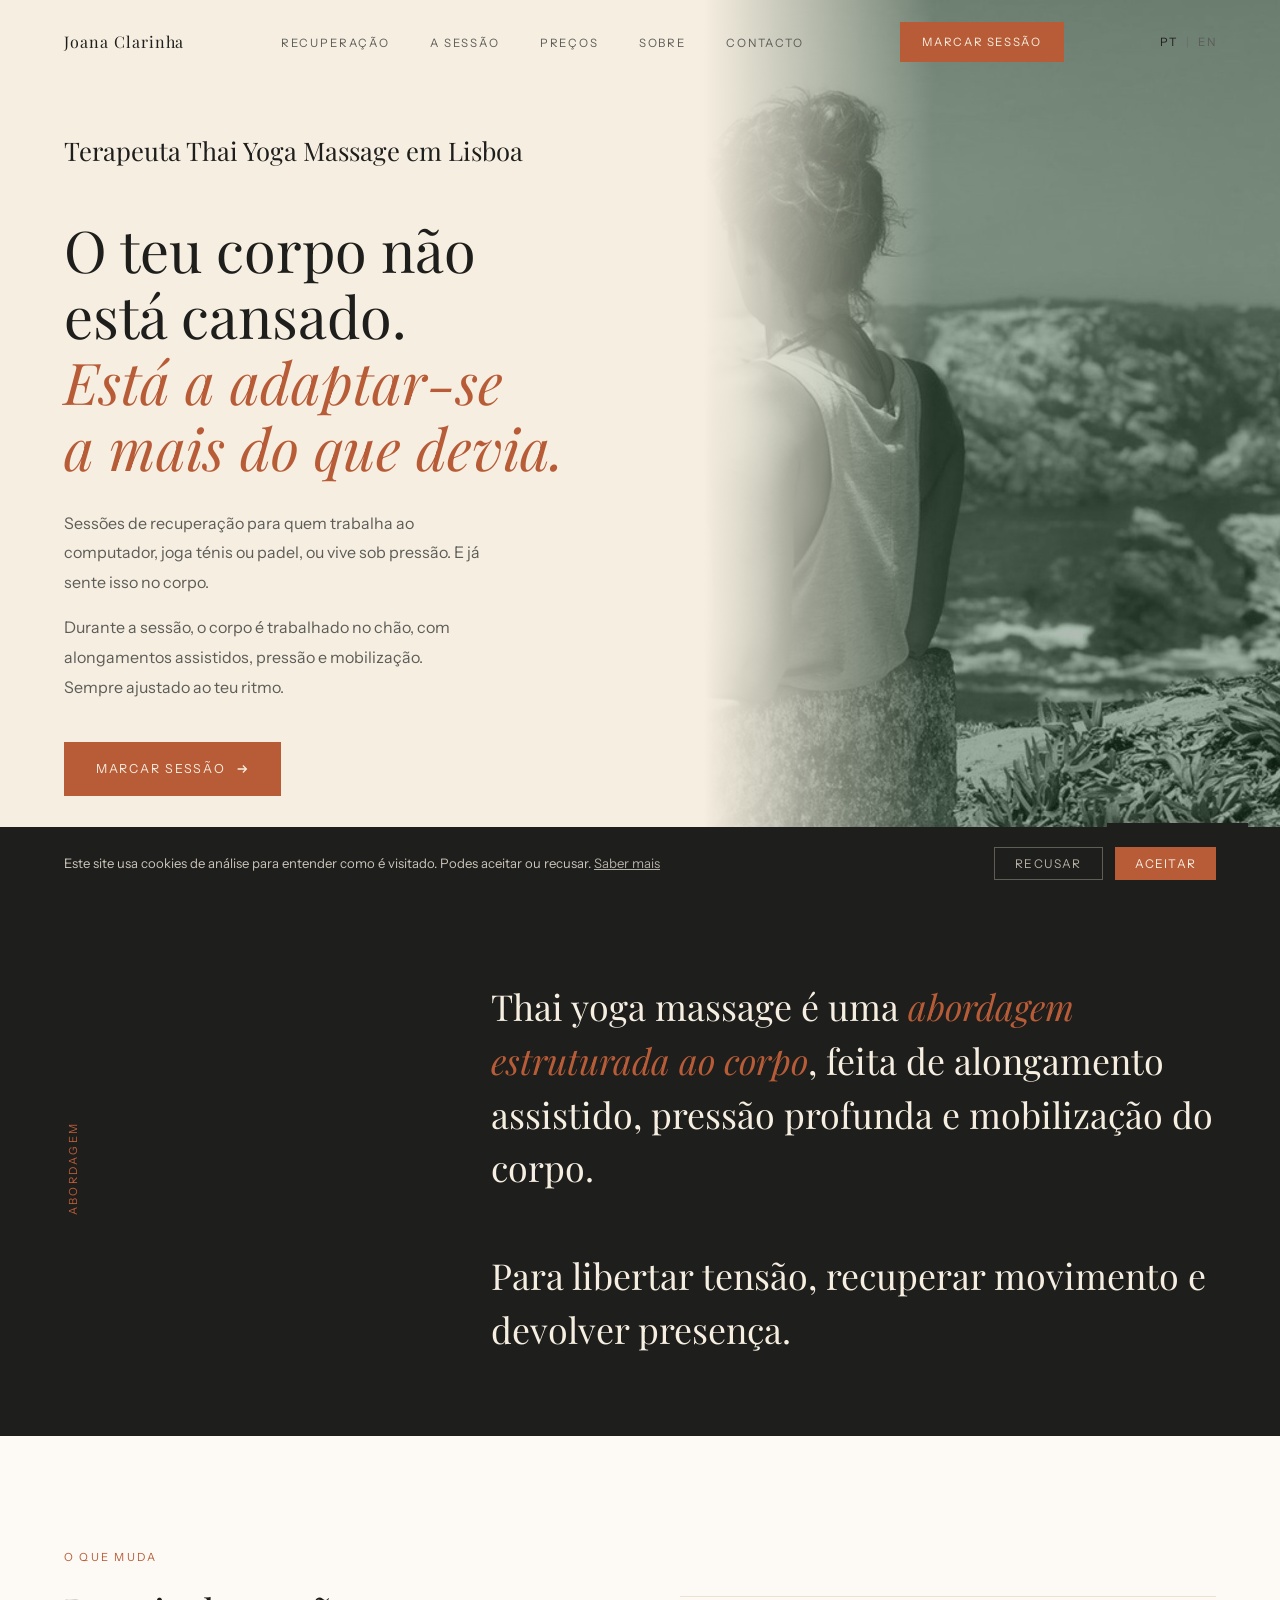
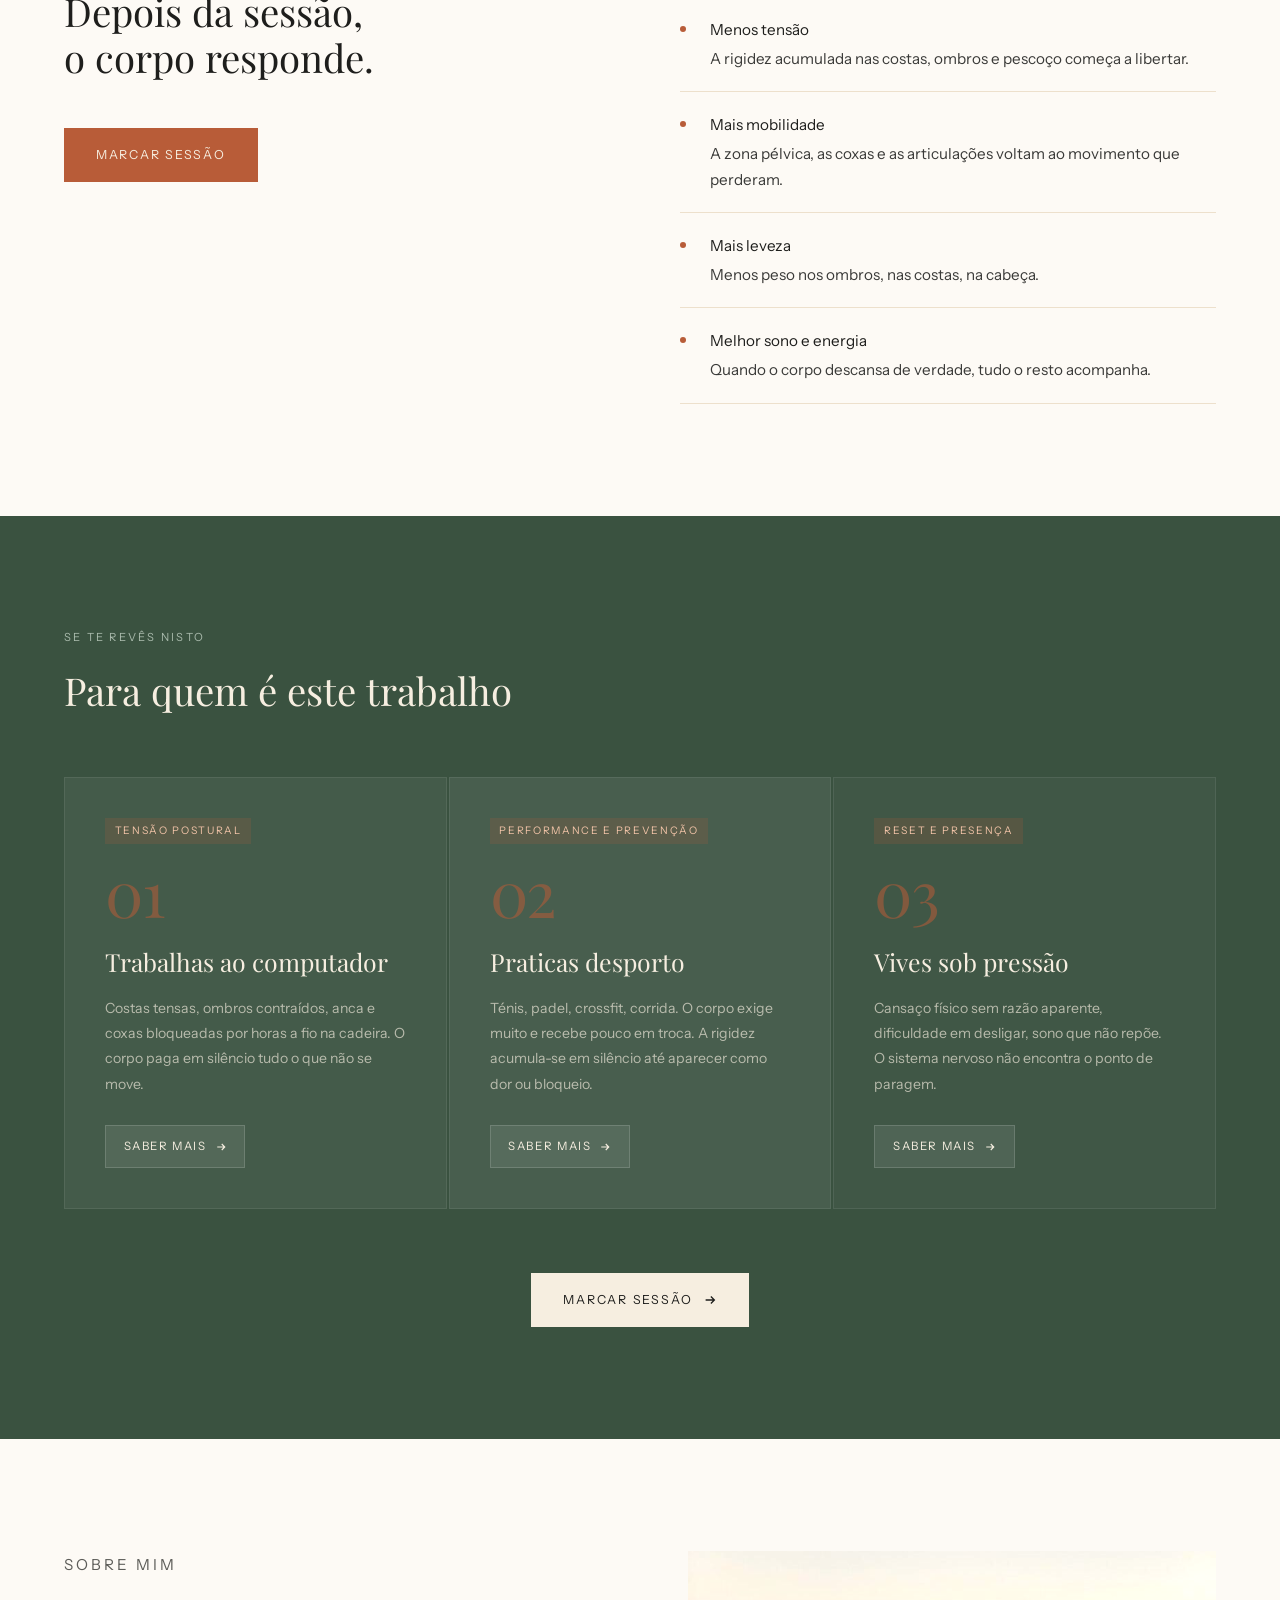
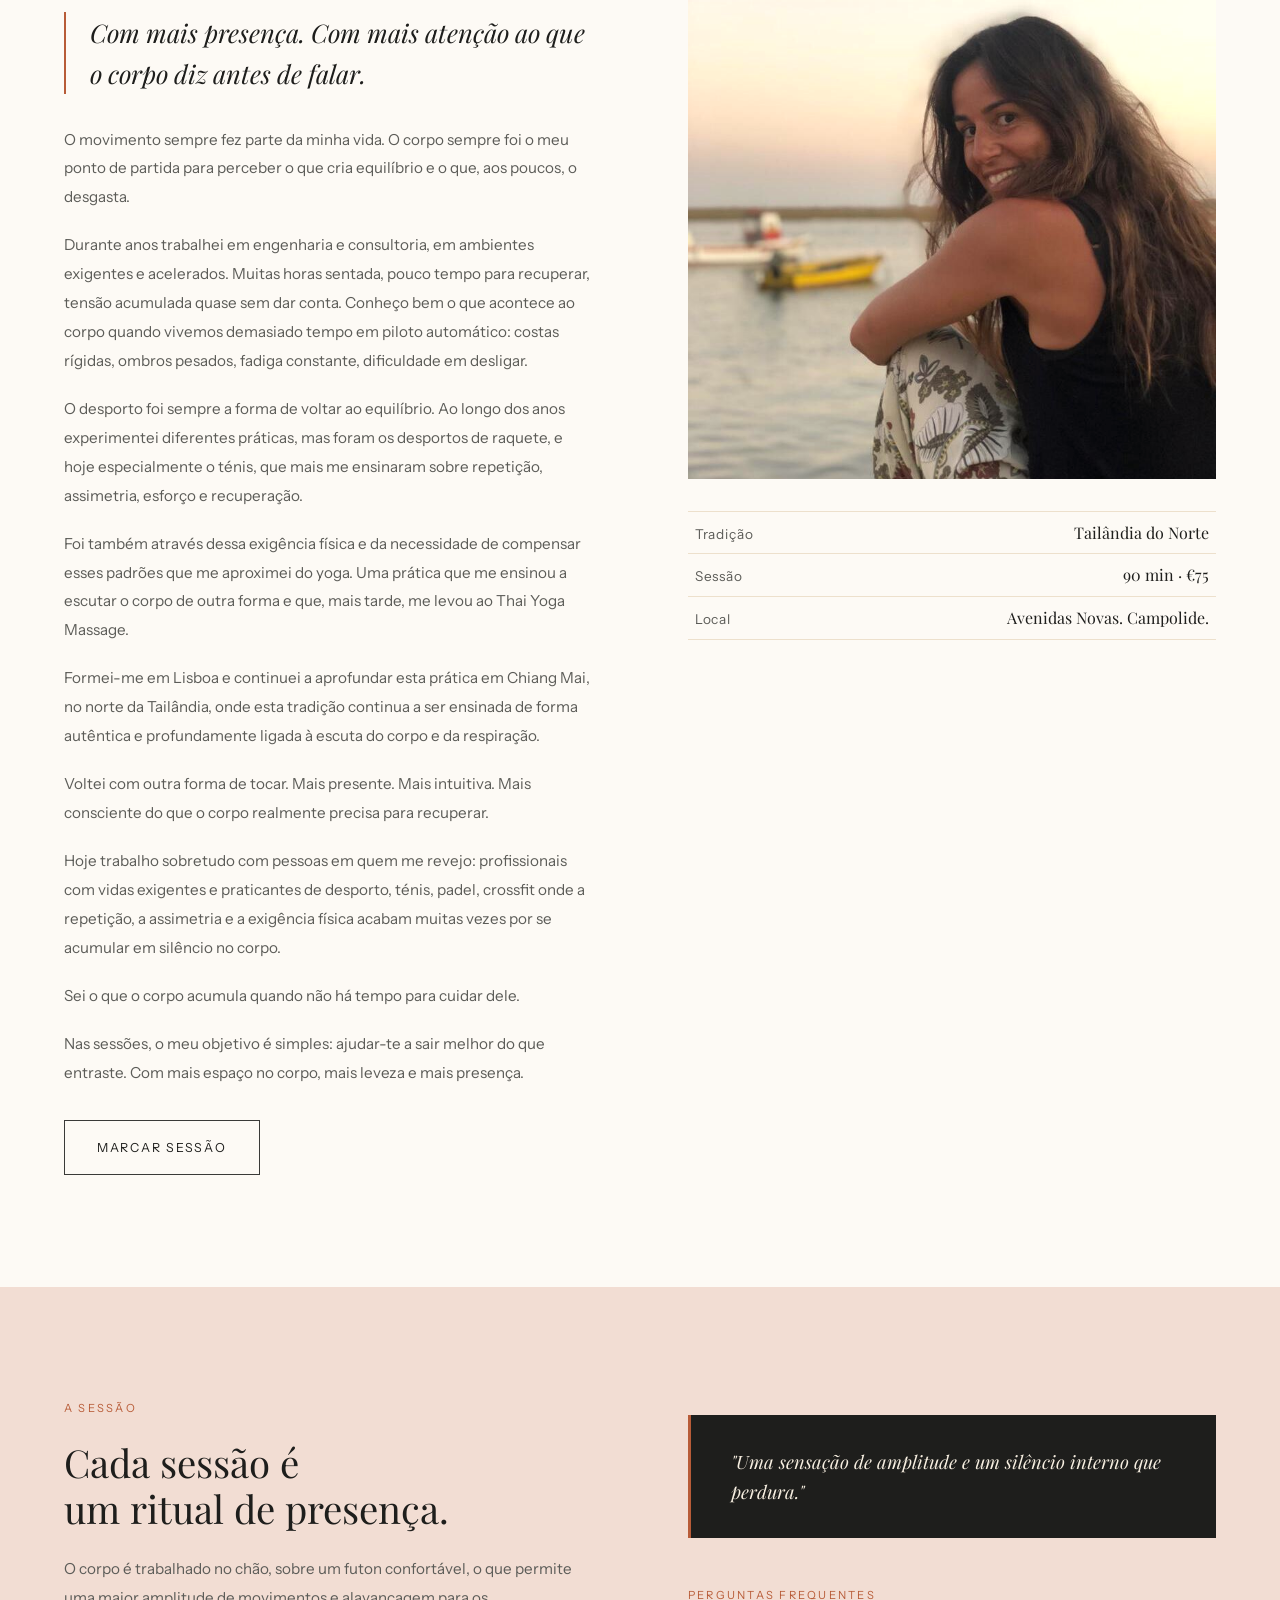
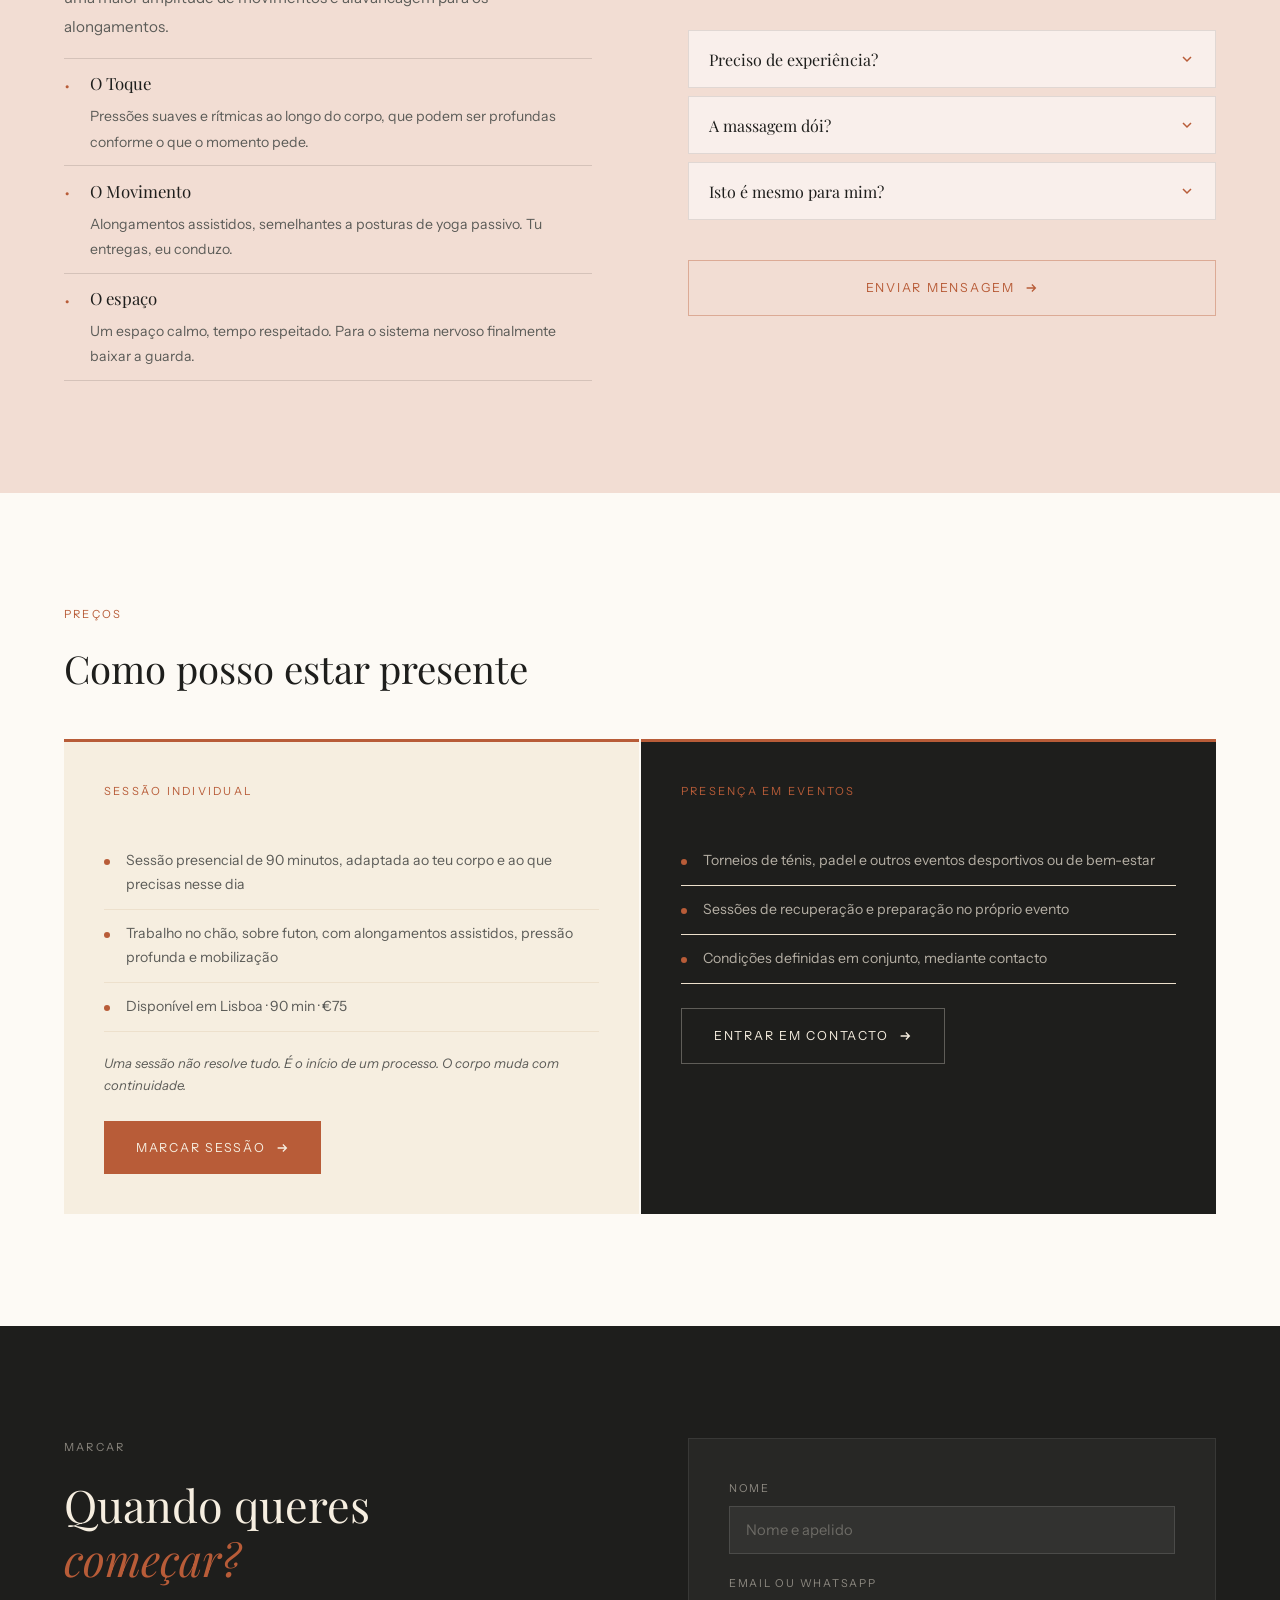
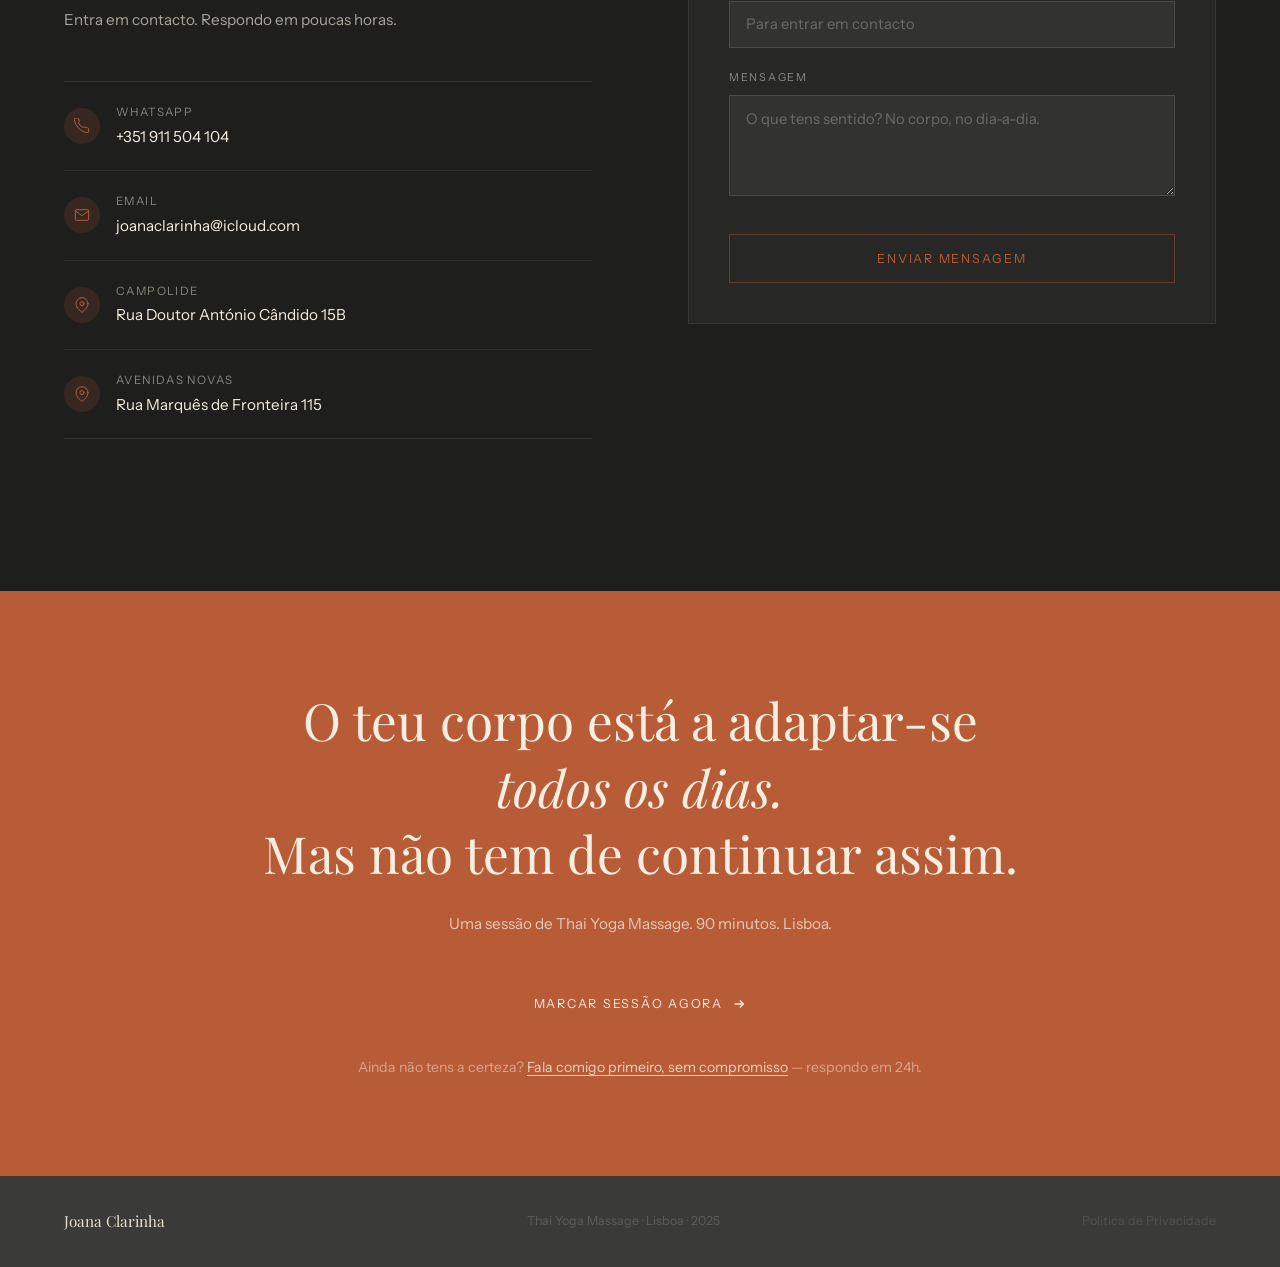
==== commit ff6c8bb5: "Add files via upload" ====
--- a/index.html
+++ b/index.html
@@ -12,6 +12,11 @@
 
 <!-- SEO: Canonical URL -->
 <link rel="canonical" href="https://www.joanaclarinha.com/">
+
+<!-- SEO: Hreflang -->
+<link rel="alternate" hreflang="pt" href="https://www.joanaclarinha.com/" />
+<link rel="alternate" hreflang="en" href="https://www.joanaclarinha.com/index.en.html" />
+<link rel="alternate" hreflang="x-default" href="https://www.joanaclarinha.com/" />
 
 <!-- SEO: Open Graph (WhatsApp, LinkedIn, Facebook preview) -->
 <meta property="og:type" content="website">
@@ -90,252 +95,6 @@
 <link rel="preconnect" href="https://fonts.gstatic.com" crossorigin>
 <link href="https://fonts.googleapis.com/css2?family=Playfair+Display:ital,wght@0,400;0,500;1,400&family=Instrument+Sans:wght@300;400&display=swap" rel="stylesheet">
 <link rel="stylesheet" href="style.css">
-<style>
-:root { --cinza3: #5C5C58; }
-
-section[id] { scroll-margin-top: 100px; }
-
-body { font-size: 17px; line-height: 1.75; }
-
-/* ── NAV (homepage tem links + padding diferente) ── */
-nav { padding: 1.4rem 5vw; transition: background 0.35s, box-shadow 0.35s; }
-.nav-brand { font-size: 1rem; font-weight: 400; letter-spacing: 0.06em; }
-.nav-links { display:flex; gap:2.5rem; list-style:none; }
-.nav-links a {
-  font-size: 0.72rem; letter-spacing: 0.16em; text-transform: uppercase;
-  color: var(--cinza3); text-decoration: none; transition: color 0.2s;
-}
-.nav-links a:hover { color: var(--terra); }
-.nav-cta {
-  font-size: 0.72rem; letter-spacing: 0.14em; text-transform: uppercase;
-  background: var(--terra); color: var(--cream);
-  padding: 0.6rem 1.4rem; text-decoration: none; transition: background 0.2s;
-}
-.nav-cta:hover { background: var(--terra2); }
-
-/* ── HERO ── */
-#hero { background: var(--cream); }
-.hero-text { padding: 10rem 5vw 5rem; }
-.hero-kicker { margin-bottom: 2rem; }
-.hero-h1 { font-size: clamp(2.6rem,4.5vw,4rem); margin-bottom: 2rem; }
-.hero-sub { line-height: 1.8; margin-bottom: 3rem; }
-.hero-img { background: var(--verde2); }
-.hero-img img { opacity: 0.65; mix-blend-mode: luminosity; }
-
-/* ── BOTÕES EXTRA ── */
-.btn-outline {
-  background: transparent; color: var(--cinza); border: 1px solid var(--cinza2);
-}
-.btn-outline:hover { background: var(--cinza); color: var(--cream); transform: translateY(-1px); }
-.btn-cream { background: var(--cream); color: var(--cinza); }
-.btn-cream:hover { background: var(--cream2); color: var(--cinza); }
-
-/* ── STATEMENT ── */
-#statement {
-  background: var(--cinza); padding: 5rem 5vw;
-  display: grid; grid-template-columns: 1fr 2fr; gap: 4rem; align-items: center;
-}
-.stmt-label {
-  font-size: 0.7rem; letter-spacing: 0.2em; text-transform: uppercase;
-  color: var(--terra); writing-mode: vertical-rl; transform: rotate(180deg); align-self: center;
-}
-.stmt-text {
-  font-family: var(--serif); font-size: clamp(1.6rem,2.8vw,2.4rem);
-  font-weight: 400; line-height: 1.5; color: var(--cream);
-}
-.stmt-text strong { color: var(--terra); font-weight: 400; font-style: italic; }
-
-/* ── O QUE MUDA ── */
-#o-que-muda {
-  padding: 7rem 5vw;
-  display: grid; grid-template-columns: 1fr 1fr; gap: 5rem; align-items: start;
-}
-.section-body { margin-bottom: 0; }
-.outcomes { margin-top: 3rem; }
-.outcome-row {
-  display: flex; gap: 1.5rem;
-  border-top: 1px solid var(--cream2); padding: 1.25rem 0;
-}
-.outcome-row:last-child { border-bottom: 1px solid var(--cream2); }
-.outcome-dot { width:6px; height:6px; border-radius:50%; background:var(--terra); flex-shrink:0; margin-top:0.55rem; }
-.outcome-text { font-size: 0.95rem; color: var(--cinza2); line-height: 1.7; }
-.outcome-text strong { font-weight: 400; color: var(--cinza); display: block; margin-bottom: 0.15rem; }
-.muda-cta { margin-top: 3rem; }
-.muda-right { padding-top: 4rem; }
-.muda-img {
-  width:100%; aspect-ratio:3/4; object-fit:cover;
-  background: var(--cream2); display:block; filter: sepia(15%) contrast(1.05);
-}
-.muda-caption { font-size:0.75rem; color:var(--cinza3); letter-spacing:0.06em; margin-top:1rem; font-style:italic; }
-
-/* ── PERFIS ── */
-#perfis { background: var(--verde); padding: 7rem 5vw; }
-#perfis .section-tag { color: var(--verde-pale); opacity: 0.7; }
-#perfis .section-h2 { color: var(--cream); }
-.perfis-grid { margin-top:4rem; display:grid; grid-template-columns:repeat(3,1fr); gap:2px; }
-.perfil-card {
-  background: rgba(255,255,255,0.05); padding: 2.5rem;
-  border: 1px solid rgba(255,255,255,0.08);
-  position:relative; overflow:hidden; transition:background 0.3s;
-  display:flex; flex-direction:column;
-}
-.perfil-card:hover { background: rgba(255,255,255,0.1); }
-.perfil-card:nth-child(2) { background: rgba(255,255,255,0.07); }
-.perfil-card:nth-child(3) { background: rgba(255,255,255,0.03); }
-.perfil-num {
-  font-family:var(--serif); font-size:4rem; font-weight:400;
-  color:var(--terra); opacity:0.2; line-height:1; margin-bottom:1rem; letter-spacing:-0.02em;
-}
-.perfil-tag {
-  display:inline-block; margin-bottom:1rem;
-  font-size:0.65rem; letter-spacing:0.16em; text-transform:uppercase;
-  color:#F2C4A8; background:rgba(184,92,56,0.18); padding:0.25rem 0.6rem; width:fit-content;
-}
-.perfil-titulo { font-family:var(--serif); font-size:1.3rem; color:var(--cream); margin-bottom:0.75rem; font-weight:400; }
-.perfil-desc { font-size:0.88rem; color:rgba(246,238,224,0.65); line-height:1.8; flex:1; }
-.perfil-link {
-  display:inline-flex; align-items:center; gap:0.5rem;
-  margin-top:1.75rem; font-size:0.72rem; letter-spacing:0.14em; text-transform:uppercase;
-  color:var(--cream); text-decoration:none; background:rgba(255,255,255,0.08);
-  border:1px solid rgba(255,255,255,0.15); padding:0.65rem 1.1rem; width:fit-content;
-  transition:background 0.2s, border-color 0.2s;
-}
-.perfil-link:hover { background:rgba(184,92,56,0.3); border-color:var(--terra); }
-.perfil-link svg { width:12px; height:12px; }
-.perfis-cta { margin-top:4rem; display:flex; justify-content:center; }
-
-/* ── SOBRE ── */
-#sobre { padding:7rem 5vw; display:grid; grid-template-columns:1fr 1fr; gap:6rem; align-items:start; }
-.sobre-quote {
-  font-family:var(--serif); font-size:clamp(1.2rem,2vw,1.6rem);
-  font-weight:400; font-style:italic; line-height:1.6;
-  color:var(--cinza); border-left:2px solid var(--terra); padding-left:1.5rem; margin:2rem 0;
-}
-.sobre-body p { font-size:0.95rem; color:var(--cinza3); line-height:1.9; margin-bottom:1.2rem; font-weight:400; }
-.sobre-body p:last-child { margin-bottom:0; }
-.sobre-body strong { color:var(--cinza); font-weight:400; }
-.sobre-right { position:sticky; top:8rem; }
-.sobre-img { width:100%; aspect-ratio:4/5; object-fit:cover; object-position:right center; background:var(--cream2); display:block; filter:sepia(10%); }
-.sobre-facts { margin-top:2rem; }
-.sobre-fact { display:flex; justify-content:space-between; align-items:baseline; border-top:1px solid var(--cream2); padding:1rem 0; font-size:0.85rem; }
-.sobre-fact:last-child { border-bottom:1px solid var(--cream2); }
-.sobre-fact-key { color:var(--cinza3); letter-spacing:0.06em; }
-.sobre-fact-val { font-family:var(--serif); font-size:1rem; color:var(--cinza); }
-
-/* ── SERVIÇOS DUO ── */
-.servicos-duo { display:grid; grid-template-columns:1fr 1fr; gap:2px; margin-top:2.5rem; }
-.servico-duo { padding:2.5rem; display:flex; flex-direction:column; }
-.servico-duo-primary { background:var(--cream); border-top:3px solid var(--terra); }
-.servico-duo-secondary { background:var(--cinza); border-top:3px solid var(--terra); }
-.servico-duo-secondary .ritual-incluido-lista li { color:rgba(246,238,224,0.7); }
-.servico-duo-secondary .ritual-incluido-lista li::before { background:var(--terra); }
-@media(max-width:860px){ .servicos-duo { grid-template-columns:1fr; } }
-
-/* ── RITUAL ── */
-#ritual { padding:7rem 5vw; background:var(--off); display:grid; grid-template-columns:1fr 1fr; gap:6rem; align-items:start; }
-.ritual-steps { margin-top:2.5rem; display:flex; flex-direction:column; gap:0; }
-.ritual-step { display:flex; gap:1.25rem; align-items:flex-start; border-top:1px solid var(--cream2); padding:1.25rem 0; }
-.ritual-step:last-child { border-bottom:1px solid var(--cream2); }
-.ritual-step-n { font-family:var(--serif); font-size:1.5rem; color:var(--terra); line-height:1; flex-shrink:0; margin-top:0.1rem; }
-.ritual-step-h { font-family:var(--serif); font-size:1.05rem; font-weight:400; color:var(--cinza); margin-bottom:0.35rem; }
-.ritual-step-p { font-size:0.88rem; color:var(--cinza3); line-height:1.8; font-weight:400; }
-.ritual-right { padding-top:1rem; }
-.ritual-quote { background:var(--cinza); padding:2rem 2rem 2rem 2.5rem; border-left:3px solid var(--terra); margin-bottom:3rem; }
-.ritual-quote p { font-family:var(--serif); font-size:1.15rem; font-style:italic; font-weight:400; line-height:1.6; color:var(--cream); }
-.faq-item { border-top:1px solid var(--cream2); }
-.faq-item:last-child { border-bottom:1px solid var(--cream2); }
-.faq-q { width:100%; background:none; border:none; cursor:pointer; display:flex; justify-content:space-between; align-items:center; padding:1.1rem 0; gap:1rem; text-align:left; }
-.faq-q span { font-family:var(--serif); font-size:1rem; font-weight:400; color:var(--cinza); }
-.faq-q svg { width:16px; height:16px; flex-shrink:0; color:var(--terra); transition:transform 0.3s; }
-.faq-q.open svg { transform:rotate(180deg); }
-.faq-a { font-size:0.88rem; color:var(--cinza3); line-height:1.85; max-height:0; overflow:hidden; transition:max-height 0.35s ease, padding 0.3s; padding-bottom:0; }
-.faq-a.open { max-height:200px; padding-bottom:1.1rem; }
-@media(max-width:860px){ #ritual { grid-template-columns:1fr; gap:3rem; } }
-
-/* ── COMO ── */
-#como { background:var(--terra-pale); padding:7rem 5vw; }
-#como .section-tag { color:var(--terra2); }
-#como .section-h2 { color:var(--cinza); margin-bottom:4rem; }
-.como-steps { display:grid; grid-template-columns:repeat(3,1fr); gap:0; }
-.como-step { padding:3rem 2.5rem 3rem 0; border-right:1px solid rgba(0,0,0,0.1); }
-.como-step:last-child { border-right:none; padding-right:0; padding-left:2.5rem; }
-.como-step:not(:first-child) { padding-left:2.5rem; }
-.como-step-n { font-family:var(--serif); font-size:2.5rem; font-weight:400; color:var(--terra); opacity:0.5; line-height:1; margin-bottom:1.25rem; }
-.como-step-h { font-family:var(--serif); font-size:1.25rem; font-weight:400; color:var(--cinza); margin-bottom:0.75rem; }
-.como-step-p { font-size:0.88rem; color:var(--cinza3); line-height:1.85; }
-.como-cta { margin-top:4rem; display:flex; justify-content:center; }
-
-/* ── RITUAL INCLUÍDO ── */
-.ritual-incluido { margin-top:2.5rem; padding-top:2.5rem; border-top:1px solid var(--cream2); }
-.ritual-incluido-lista { list-style:none; margin-top:1rem; }
-.ritual-incluido-lista li { display:flex; gap:1rem; align-items:baseline; padding:0.75rem 0; border-bottom:1px solid var(--cream2); font-size:0.88rem; color:var(--cinza3); line-height:1.7; }
-.ritual-incluido-lista li::before { content:''; display:block; width:6px; height:6px; border-radius:50%; background:var(--terra); flex-shrink:0; margin-top:0.45rem; }
-.ritual-incluido-nota { margin-top:1.25rem; font-size:0.82rem; color:var(--cinza3); font-style:italic; line-height:1.7; }
-
-/* ── CONTACTO ── */
-#contacto { background:var(--cinza); padding:7rem 5vw; display:grid; grid-template-columns:1fr 1fr; gap:6rem; align-items:start; }
-#contacto .section-tag { color:rgba(246,238,224,0.5); }
-.contacto-h2 { font-family:var(--serif); font-size:clamp(2rem,3.5vw,3rem); font-weight:400; line-height:1.2; color:var(--cream); margin-bottom:1.25rem; }
-.contacto-h2 em { font-style:italic; color:var(--terra); }
-.contacto-sub { font-size:0.95rem; color:rgba(246,238,224,0.65); line-height:1.8; margin-bottom:3rem; }
-.contacto-canais { margin-bottom:2.5rem; }
-.canal { display:flex; align-items:center; gap:1rem; border-top:1px solid rgba(255,255,255,0.08); padding:1.25rem 0; }
-.canal:last-child { border-bottom:1px solid rgba(255,255,255,0.08); }
-.canal-icon { width:36px; height:36px; border-radius:50%; background:rgba(184,92,56,0.15); display:flex; align-items:center; justify-content:center; flex-shrink:0; }
-.canal-icon svg { width:16px; height:16px; stroke:var(--terra); fill:none; stroke-width:1.5; }
-.canal-label { font-size:0.72rem; letter-spacing:0.12em; text-transform:uppercase; color:rgba(246,238,224,0.5); }
-.canal-val { font-size:0.95rem; color:var(--cream); margin-top:0.1rem; }
-.form-wrap { background:rgba(255,255,255,0.04); padding:2.5rem; border:1px solid rgba(255,255,255,0.08); }
-.form-row { margin-bottom:1.25rem; }
-.form-row label { display:block; font-size:0.68rem; letter-spacing:0.16em; text-transform:uppercase; color:rgba(246,238,224,0.5); margin-bottom:0.5rem; }
-.form-row input,.form-row textarea { width:100%; background:rgba(255,255,255,0.05); border:1px solid rgba(255,255,255,0.12); color:var(--cream); font-family:var(--sans); font-size:0.92rem; font-weight:300; padding:0.85rem 1rem; outline:none; transition:border-color 0.2s; resize:vertical; border-radius:0; }
-.form-row input::placeholder,.form-row textarea::placeholder { color:rgba(246,238,224,0.3); }
-.form-row input:focus,.form-row textarea:focus { border-color:rgba(184,92,56,0.6); }
-.btn-terra-outline { background:transparent; color:var(--terra); border:1px solid rgba(184,92,56,0.4); width:100%; justify-content:center; margin-top:0.5rem; }
-.btn-terra-outline:hover { background:var(--terra); color:var(--cream); }
-
-/* ── CLOSING ── */
-#closing { background:var(--terra); padding:6rem 5vw; text-align:center; }
-.closing-h2 { font-family:var(--serif); font-size:clamp(2rem,4vw,3.2rem); font-weight:400; line-height:1.3; color:var(--cream); margin-bottom:1.5rem; }
-.closing-h2 em { font-style:italic; }
-.closing-sub { font-size:0.95rem; color:rgba(246,238,224,0.75); margin-bottom:2.5rem; }
-.closing-hesitation { margin-top:1.5rem; font-size:0.88rem; font-weight:300; color:rgba(246,238,224,0.5); }
-.closing-hesitation-link { color:rgba(246,238,224,0.8); text-decoration:underline; text-underline-offset:3px; transition:color 0.2s; }
-.closing-hesitation-link:hover { color:var(--cream); }
-
-/* ── HAMBURGER + MENU MOBILE ── */
-.nav-hamburger { display:none; background:none; border:none; cursor:pointer; padding:0.25rem; flex-direction:column; gap:5px; align-items:flex-end; }
-.nav-hamburger span { display:block; height:1.5px; background:var(--cinza); transition:width 0.25s, transform 0.3s, opacity 0.25s; }
-.nav-hamburger span:nth-child(1) { width:22px; }
-.nav-hamburger span:nth-child(2) { width:16px; }
-.nav-hamburger span:nth-child(3) { width:22px; }
-.nav-hamburger.open span:nth-child(1) { transform:translateY(6.5px) rotate(45deg); width:22px; }
-.nav-hamburger.open span:nth-child(2) { opacity:0; }
-.nav-hamburger.open span:nth-child(3) { transform:translateY(-6.5px) rotate(-45deg); width:22px; }
-.nav-mobile-menu { display:none; position:fixed; top:0; left:0; right:0; bottom:0; background:var(--cream); z-index:150; flex-direction:column; justify-content:center; align-items:center; gap:2.5rem; opacity:0; pointer-events:none; transition:opacity 0.3s; }
-.nav-mobile-menu.open { opacity:1; pointer-events:auto; }
-.nav-mobile-menu a { font-family:var(--serif); font-size:2rem; font-weight:400; color:var(--cinza); text-decoration:none; transition:color 0.2s; }
-.nav-mobile-menu a:hover { color:var(--terra); }
-.nav-mobile-menu .nav-mobile-cta { font-family:var(--sans); font-size:0.8rem; letter-spacing:0.14em; text-transform:uppercase; background:var(--terra); color:var(--cream); padding:0.85rem 2rem; margin-top:1rem; }
-
-/* ── FOOTER (homepage tem padding diferente) ── */
-footer { padding:2rem 5vw; }
-.footer-brand { font-size:0.95rem; }
-
-@media(max-width:860px){
-  nav { padding:1.2rem 5vw; }
-  .nav-links { display:none; }
-  .nav-cta { display:none; }
-  .nav-hamburger { display:flex; }
-  #statement { grid-template-columns:1fr; gap:2rem; }
-  .stmt-label { writing-mode:horizontal-tb; transform:none; }
-  #o-que-muda,#sobre,#contacto { grid-template-columns:1fr; gap:3rem; }
-  .perfis-grid,#como .como-steps { grid-template-columns:1fr; }
-  .como-step { border-right:none; padding-left:0!important; border-bottom:1px solid rgba(0,0,0,0.1); }
-  .como-step:last-child { border-bottom:none; }
-  .sobre-right { position:static; }
-}
-</style>
 </head>
 <body>
 
@@ -345,12 +104,17 @@
   <a class="nav-brand" href="#">Joana Clarinha</a>
   <ul class="nav-links">
     <li><a href="#perfis">Recuperação</a></li>
-    <li><a href="#ritual">O ritual</a></li>
-    <li><a href="#servicos">Serviços</a></li>
+    <li><a href="#ritual">A Sessão</a></li>
+    <li><a href="#servicos">Preços</a></li>
     <li><a href="#sobre">Sobre</a></li>
     <li><a href="#contacto">Contacto</a></li>
   </ul>
   <a href="https://wa.me/351911504104?text=Olá%20Joana%2C%20gostava%20de%20marcar%20uma%20sessão." class="nav-cta" target="_blank" rel="noopener">Marcar sessão</a>
+  <div class="lang-switch">
+    <a href="/" class="lang-link active">PT</a>
+    <span class="lang-sep">|</span>
+    <a href="/index.en.html" class="lang-link">EN</a>
+  </div>
   <button class="nav-hamburger" id="hamburger" onclick="toggleMenu()" aria-label="Abrir menu">
     <span></span><span></span><span></span>
   </button>
@@ -359,8 +123,8 @@
 <!-- MENU MOBILE -->
 <div class="nav-mobile-menu" id="mobile-menu">
   <a href="#perfis" onclick="closeMenu()">Recuperação</a>
-  <a href="#ritual" onclick="closeMenu()">O ritual</a>
-  <a href="#servicos" onclick="closeMenu()">Serviços</a>
+  <a href="#ritual" onclick="closeMenu()">A Sessão</a>
+  <a href="#servicos" onclick="closeMenu()">Preços</a>
   <a href="#sobre" onclick="closeMenu()">Sobre</a>
   <a href="#contacto" onclick="closeMenu()">Contacto</a>
   <a href="https://wa.me/351911504104?text=Olá%20Joana%2C%20gostava%20de%20marcar%20uma%20sessão." class="nav-mobile-cta" target="_blank" rel="noopener">Marcar sessão</a>
@@ -369,12 +133,12 @@
 <!-- HERO -->
 <section id="hero">
   <div class="hero-text">
-    <p class="hero-kicker">Thai Yoga Massage · Lisboa</p>
-    <h1 class="hero-h1">
-      O teu corpo não<br>
-      está cansado.<br>
-      <em>Está a adaptar-se<br>a mais do que devia.</em>
-    </h1>
+  <h1 class="hero-h1">
+  <span style="font-size: clamp(1.6rem,2vw,1.8rem)">Terapeuta Thai Yoga Massage em Lisboa</span><br>
+  O teu corpo não<br>
+  está cansado.<br>
+  <em>Está a adaptar-se<br>a mais do que devia.</em>
+</h1>
     <p class="hero-sub">Sessões de recuperação para quem trabalha ao computador, joga ténis ou padel, ou vive sob pressão. E já sente isso no corpo.</p>
     <p class="hero-sub" style="margin-top:-1.5rem;">Durante a sessão, o corpo é trabalhado no chão, com alongamentos assistidos, pressão e mobilização. Sempre ajustado ao teu ritmo.</p>
     <a href="#contacto" class="btn">
@@ -392,10 +156,9 @@
 <section id="statement">
   <span class="stmt-label">Abordagem</span>
   <p class="stmt-text">
-    Isto não é uma massagem de relaxamento.<br>
-    É uma <strong>abordagem estruturada ao corpo</strong>, para libertar tensão e recuperar movimento.
-    <br><br>
-    O objetivo não é só relaxar. É fazer o corpo voltar a funcionar melhor.
+    Thai yoga massage é uma <strong>abordagem estruturada ao corpo</strong>, feita de alongamento assistido, pressão profunda e mobilização do corpo.<br>
+    <br>
+    Para libertar tensão, recuperar movimento e devolver presença.<br>
   </p>
 </section>
 
@@ -404,7 +167,6 @@
   <div class="reveal">
     <p class="section-tag">O que muda</p>
     <h2 class="section-h2">Depois da sessão,<br>o corpo responde.</h2>
-    <p class="section-body">Trabalho com alongamento assistido, pressão profunda e mobilização do corpo.<br><br>Não é preciso perceber exatamente o que tens. O corpo mostra.</p>
     <div class="muda-cta">
       <a href="#contacto" class="btn">Marcar sessão</a>
     </div>
@@ -483,11 +245,15 @@
       Com mais presença. Com mais atenção ao que o corpo diz antes de falar.
     </blockquote>
     <div class="reveal">
-      <p>Sempre houve movimento. Ténis, padel, basquetebol e outros desportos ao longo dos anos. O corpo sempre foi o meu ponto de partida para perceber o que realmente funciona.</p>
-      <p>Durante anos trabalhei em engenharia e consultoria, em multinacionais, com o ritmo e a imobilidade que isso implica. Muitas horas em frente ao computador, tensão acumulada, postura que o corpo vai pagando em silêncio. Conheço esse padrão por dentro, e sei o que faz ao corpo ao fim de meses e anos.</p>
-      <p>Cheguei ao Thai Yoga Massage pelo yoga. Formei-me em Lisboa e fui até Chiang Mai, no norte da Tailândia, onde esta tradição ainda é ensinada da forma original. Voltei com outra forma de tocar e de escutar.</p>
-      <p>Trabalho com pessoas que reconheço: profissionais com pouco tempo, desportistas que exigem muito do corpo e devolvem pouco. O ténis é assimétrico por natureza, e essa assimetria acumula-se em silêncio até aparecer como dor ou bloqueio. <strong>Sei isso porque o vivo.</strong></p>
-      <p>Nas sessões, o meu único objetivo é que saias melhor do que entraste.</p>
+      <p>O movimento sempre fez parte da minha vida. O corpo sempre foi o meu ponto de partida para perceber o que cria equilíbrio e o que, aos poucos, o desgasta.</p>
+      <p>Durante anos trabalhei em engenharia e consultoria, em ambientes exigentes e acelerados. Muitas horas sentada, pouco tempo para recuperar, tensão acumulada quase sem dar conta. Conheço bem o que acontece ao corpo quando vivemos demasiado tempo em piloto automático: costas rígidas, ombros pesados, fadiga constante, dificuldade em desligar.</p>
+      <p>O desporto foi sempre a forma de voltar ao equilíbrio. Ao longo dos anos experimentei diferentes práticas, mas foram os desportos de raquete, e hoje especialmente o ténis, que mais me ensinaram sobre repetição, assimetria, esforço e recuperação.</p>
+      <p>Foi também através dessa exigência física e da necessidade de compensar esses padrões que me aproximei do yoga. Uma prática que me ensinou a escutar o corpo de outra forma e que, mais tarde, me levou ao Thai Yoga Massage.</p>
+      <p>Formei-me em Lisboa e continuei a aprofundar esta prática em Chiang Mai, no norte da Tailândia, onde esta tradição continua a ser ensinada de forma autêntica e profundamente ligada à escuta do corpo e da respiração.</p>
+      <p>Voltei com outra forma de tocar. Mais presente. Mais intuitiva. Mais consciente do que o corpo realmente precisa para recuperar.</p>
+      <p>Hoje trabalho sobretudo com pessoas em quem me revejo: profissionais com vidas exigentes e praticantes de desporto, ténis, padel, crossfit onde a repetição, a assimetria e a exigência física acabam muitas vezes por se acumular em silêncio no corpo.</p>
+      <p>Sei o que o corpo acumula quando não há tempo para cuidar dele.</p>
+      <p>Nas sessões, o meu objetivo é simples: ajudar-te a sair melhor do que entraste. Com mais espaço no corpo, mais leveza e mais presença.</p>
     </div>
     <div class="reveal" style="margin-top:2rem;">
       <a href="#contacto" class="btn btn-outline">Marcar sessão</a>
@@ -506,67 +272,38 @@
       </div>
       <div class="sobre-fact">
         <span class="sobre-fact-key">Local</span>
-        <span class="sobre-fact-val">Lisboa</span>
-      </div>
-    </div>
-  </div>
-</section>
-
-<!-- COMO FUNCIONA -->
-<section id="como">
-  <p class="section-tag reveal">Como funciona</p>
-  <h2 class="section-h2 reveal">Do primeiro contacto<br>à sessão.</h2>
-  <div class="como-steps">
-    <div class="como-step reveal">
-      <div class="como-step-n">01</div>
-      <h3 class="como-step-h">Marcas</h3>
-      <p class="como-step-p">Por WhatsApp ou pelo formulário, em poucos minutos.</p>
-    </div>
-    <div class="como-step reveal d1">
-      <div class="como-step-n">02</div>
-      <h3 class="como-step-h">Chegas</h3>
-      <p class="como-step-p">A sessão começa quando entras. O espaço, o tempo e a atenção são inteiramente teus.</p>
-    </div>
-    <div class="como-step reveal d2">
-      <div class="como-step-n">03</div>
-      <h3 class="como-step-h">O corpo responde</h3>
-      <p class="como-step-p">Sais diferente de como entraste. É esse o único objetivo.</p>
-    </div>
-  </div>
-  <div class="como-cta reveal">
-    <a href="#contacto" class="btn">
-      Marcar sessão
-      <svg viewBox="0 0 16 16" fill="none" stroke="currentColor" stroke-width="1.5"><path d="M3 8h10M9 4l4 4-4 4"/></svg>
-    </a>
+        <span class="sobre-fact-val">Avenidas Novas. Campolide.</span>
+      </div>
+    </div>
   </div>
 </section>
 
 <!-- RITUAL -->
 <section id="ritual">
   <div class="ritual-left reveal">
-    <p class="section-tag">A massagem</p>
+    <p class="section-tag">A Sessão</p>
     <h2 class="section-h2">Cada sessão é<br>um ritual de presença.</h2>
-    <p class="section-body">Trabalhamos no chão, sobre um futon confortável, o que permite uma maior amplitude de movimentos e alavancagem para os alongamentos.</p>
+    <p class="section-body">O corpo é trabalhado no chão, sobre um futon confortável, o que permite uma maior amplitude de movimentos e alavancagem para os alongamentos.</p>
     <div class="ritual-steps">
       <div class="ritual-step reveal">
         <div class="ritual-step-n">·</div>
         <div>
-          <h4 class="ritual-step-h">O toque rítmico</h4>
+          <h4 class="ritual-step-h">O Toque</h4>
           <p class="ritual-step-p">Pressões suaves e rítmicas ao longo do corpo, que podem ser profundas conforme o que o momento pede.</p>
         </div>
       </div>
       <div class="ritual-step reveal d1">
         <div class="ritual-step-n">·</div>
         <div>
-          <h4 class="ritual-step-h">Mobilização</h4>
+          <h4 class="ritual-step-h">O Movimento</h4>
           <p class="ritual-step-p">Alongamentos assistidos, semelhantes a posturas de yoga passivo. Tu entregas, eu conduzo.</p>
         </div>
       </div>
       <div class="ritual-step reveal d2">
         <div class="ritual-step-n">·</div>
         <div>
-          <h4 class="ritual-step-h">Sem pressa</h4>
-          <p class="ritual-step-p">O tempo da sessão é respeitado para que o sistema nervoso possa realmente baixar a guarda e permitir a libertação das tensões profundas.</p>
+          <h4 class="ritual-step-h">O espaço</h4>
+          <p class="ritual-step-p">Um espaço calmo, tempo respeitado. Para o sistema nervoso finalmente baixar a guarda.</p>
         </div>
       </div>
     </div>
@@ -599,13 +336,19 @@
         <div class="faq-a" id="faq-a-3" role="region">Se sentes tensão no corpo, passas muitas horas sentado, praticas desporto, ou simplesmente queres abrandar e dormir melhor, sim.</div>
       </div>
     </div>
+    <div class="como-cta reveal" style="margin-top:2rem;">
+      <a href="#contacto" class="btn btn-terra-outline">
+        Enviar mensagem
+        <svg viewBox="0 0 16 16" fill="none" stroke="currentColor" stroke-width="1.5"><path d="M3 8h10M9 4l4 4-4 4"/></svg>
+      </a>
+    </div>
   </div>
 </section>
 
 <!-- SERVIÇOS -->
 <section id="servicos" style="background:var(--off);padding:7rem 5vw;">
-  <p class="section-tag reveal">Serviços</p>
-  <h2 class="section-h2 reveal">Como podemos trabalhar juntos.</h2>
+  <p class="section-tag reveal">Preços</p>
+  <h2 class="section-h2 reveal">Como posso estar presente</h2>
   <div class="servicos-duo reveal" id="servicos-placeholder" style="margin-top:3rem;">
       <div class="servico-duo servico-duo-primary">
         <p class="section-tag">Sessão individual</p>
@@ -638,7 +381,7 @@
 <!-- CONTACTO -->
 <section id="contacto">
   <div>
-    <p class="section-tag reveal">Contacto</p>
+    <p class="section-tag reveal">Marcar</p>
     <h2 class="contacto-h2 reveal">Quando queres<br><em>começar?</em></h2>
     <p class="contacto-sub reveal">Entra em contacto. Respondo em poucas horas.</p>
     <div class="contacto-canais reveal">
@@ -692,7 +435,7 @@
       </div>
       <div class="form-row">
         <label>Mensagem</label>
-        <textarea rows="4" name="mensagem" placeholder="Como posso ajudar?"></textarea>
+        <textarea rows="4" name="mensagem" placeholder="O que tens sentido? No corpo, no dia-a-dia."></textarea>
       </div>
       <button type="submit" class="btn btn-terra-outline">Enviar mensagem</button>
     </form>
@@ -702,7 +445,7 @@
 <!-- CLOSING CTA -->
 <section id="closing">
   <h2 class="closing-h2 reveal">O teu corpo está a adaptar-se<br><em>todos os dias.</em><br>Mas não tem de continuar assim.</h2>
-  <p class="closing-sub reveal">Uma sessão de 90 minutos. Lisboa.</p>
+  <p class="closing-sub reveal">Uma sessão de Thai Yoga Massage. 90 minutos. Lisboa.</p>
   <a href="#contacto" class="btn btn-white reveal">
     Marcar sessão agora
     <svg viewBox="0 0 16 16" fill="none" stroke="currentColor" stroke-width="1.5"><path d="M3 8h10M9 4l4 4-4 4"/></svg>
--- a/style.css
+++ b/style.css
@@ -53,6 +53,11 @@
 }
 .nav-back:hover { color: var(--terra); }
 .nav-back svg { width: 14px; height: 14px; }
+.lang-switch { display:flex; align-items:center; gap:0.5rem; font-size:0.72rem; letter-spacing:0.12em; text-transform:uppercase; }
+.lang-link { color:var(--cinza3); text-decoration:none; transition:color 0.2s; }
+.lang-link:hover { color:var(--terra); }
+.lang-link.active { color:var(--cinza); font-weight:400; }
+.lang-sep { color:var(--cinza3); opacity:0.4; }
 
 /* ── HERO (estrutura partilhada) ── */
 #hero {
@@ -61,20 +66,15 @@
 }
 .hero-text {
   display: flex; flex-direction: column; justify-content: center;
-  padding: 8rem 5vw 5rem;
-}
-.hero-kicker {
-  font-size: 0.7rem; letter-spacing: 0.22em; text-transform: uppercase;
-  color: var(--terra); margin-bottom: 1.75rem;
-  display: flex; align-items: center; gap: 0.75rem;
-}
-.hero-kicker::before {
-  content: ''; display: block; width: 2rem; height: 1px; background: var(--terra);
+  padding: 6rem 5vw 4rem;
 }
 .hero-h1 {
-  font-family: var(--serif); font-size: clamp(2.4rem,4vw,3.8rem);
+  font-family: var(--serif); font-size: clamp(2.6rem,4.5vw,4rem);
   font-weight: 400; line-height: 1.15; color: var(--cinza); margin-bottom: 1.75rem;
-}
+  display: flex;
+  flex-direction: column;
+}
+  .hero-h1 span { margin-bottom: -1rem; }
 .hero-h1 em { font-style: italic; color: var(--terra); }
 .hero-sub {
   font-size: 1rem; font-weight: 300; color: var(--cinza3);
@@ -244,3 +244,273 @@
 @media(max-width:680px) {
   .testemunho { grid-template-columns: 1fr; gap: 1.5rem; }
 }
+
+/* ── LANDING PAGES: HERO VARIANTS ── */
+body.lp .hero-text { padding-top: 2rem; }
+
+body.lp-tensao .hero-img { background: var(--verde); }
+body.lp-tensao .hero-img img { opacity: 0.6; mix-blend-mode: luminosity; }
+
+body.lp-desportiva #hero { background: var(--verde2); }
+body.lp-desportiva .hero-text { background: var(--verde2); }
+body.lp-desportiva .hero-h1 { color: var(--cream); }
+body.lp-desportiva .hero-sub { color: rgba(246,238,224,0.7); }
+body.lp-desportiva .hero-img img { opacity: 0.55; mix-blend-mode: luminosity; }
+
+body.lp-stress .hero-img { background: var(--verde); }
+body.lp-stress .hero-img img { opacity: 0.6; mix-blend-mode: luminosity; }
+body.lp-stress #cta-final { padding: 7rem 5vw; }
+
+/* ── LANDING PAGES: PRESENÇA ── */
+#presenca { background: var(--verde); padding: 5rem 5vw; text-align: center; }
+.pres-inner { max-width: 640px; margin: 0 auto; }
+.pres-h { font-family:var(--serif); font-size:clamp(1.6rem,2.8vw,2.4rem); font-weight:400; font-style:italic; line-height:1.4; color:var(--cream); margin-bottom:1.5rem; }
+.pres-p { font-size:0.95rem; color:rgba(246,238,224,0.65); line-height:1.85; margin-bottom:2.5rem; }
+
+/* ── LANDING PAGES: ASSIMETRIA ── */
+#assimetria { background: var(--off); padding: 6rem 5vw; }
+.assim-inner { max-width: 760px; margin: 0 auto; }
+.assim-quote { font-family:var(--serif); font-size:clamp(1.4rem,2.5vw,2rem); font-weight:400; font-style:italic; line-height:1.5; color:var(--cinza); border-left:3px solid var(--terra); padding-left:2rem; margin-bottom:3rem; }
+.assim-body { font-size:0.95rem; color:var(--cinza3); line-height:1.9; margin-bottom:2.5rem; font-weight:400; }
+
+/* ── LANDING PAGES: SPORT TAGS ── */
+.sport-tags { display:flex; flex-wrap:wrap; gap:0.5rem; margin-bottom:2rem; }
+.sport-tag { font-size:0.72rem; letter-spacing:0.12em; text-transform:uppercase; padding:0.4rem 1rem; background:var(--verde); color:var(--cream); opacity:0.85; }
+
+/* ── LANDING PAGES: SHARED OVERRIDES ── */
+.sinais-title { font-size: clamp(1.8rem,3vw,2.8rem); }
+.pq-right { padding-top: 1rem; }
+.btn-wa { background: var(--terra); color: var(--cream); }
+.btn-wa:hover { background: var(--terra2); }
+
+/* ── HOMEPAGE ── */
+:root { --cinza3: #5C5C58; }
+
+section[id] { scroll-margin-top: 100px; }
+
+body { font-size: 17px; line-height: 1.75; }
+
+nav { padding: 1.4rem 5vw; transition: background 0.35s, box-shadow 0.35s; }
+.nav-brand { font-size: 1rem; font-weight: 400; letter-spacing: 0.06em; }
+.nav-links { display:flex; gap:2.5rem; list-style:none; }
+.nav-links a {
+  font-size: 0.72rem; letter-spacing: 0.16em; text-transform: uppercase;
+  color: var(--cinza3); text-decoration: none; transition: color 0.2s;
+}
+.nav-links a:hover { color: var(--terra); }
+.nav-cta {
+  font-size: 0.72rem; letter-spacing: 0.14em; text-transform: uppercase;
+  background: var(--terra); color: var(--cream);
+  padding: 0.6rem 1.4rem; text-decoration: none; transition: background 0.2s;
+}
+.nav-cta:hover { background: var(--terra2); }
+
+#hero { background: var(--cream); }
+.hero-text { padding: 6rem 5vw 4rem; }
+.hero-kicker { margin-bottom: 2rem; }
+.hero-img { background: var(--verde2); }
+.hero-img img { opacity: 0.65; mix-blend-mode: luminosity; }
+
+.btn-outline {
+  background: transparent; color: var(--cinza); border: 1px solid var(--cinza2);
+}
+.btn-outline:hover { background: var(--cinza); color: var(--cream); transform: translateY(-1px); }
+.btn-cream { background: var(--cream); color: var(--cinza); }
+.btn-cream:hover { background: var(--cream2); color: var(--cinza); }
+
+#statement {
+  background: var(--cinza); padding: 5rem 5vw;
+  display: grid; grid-template-columns: 1fr 2fr; gap: 4rem; align-items: center;
+}
+.stmt-label {
+  font-size: 0.7rem; letter-spacing: 0.2em; text-transform: uppercase;
+  color: var(--terra); writing-mode: vertical-rl; transform: rotate(180deg); align-self: center;
+}
+.stmt-text {
+  font-family: var(--serif); font-size: clamp(1.6rem,2.8vw,2.4rem);
+  font-weight: 400; line-height: 1.5; color: var(--cream);
+}
+.stmt-text strong { color: var(--terra); font-weight: 400; font-style: italic; }
+
+#o-que-muda {
+  padding: 7rem 5vw;
+  display: grid; grid-template-columns: 1fr 1fr; gap: 5rem; align-items: start;
+}
+.section-body { margin-bottom: 0; }
+.outcomes { margin-top: 3rem; }
+.outcome-row {
+  display: flex; gap: 1.5rem;
+  border-top: 1px solid var(--cream2); padding: 1.25rem 0;
+}
+.outcome-row:last-child { border-bottom: 1px solid var(--cream2); }
+.outcome-dot { width:6px; height:6px; border-radius:50%; background:var(--terra); flex-shrink:0; margin-top:0.55rem; }
+.outcome-text { font-size: 0.95rem; color: var(--cinza2); line-height: 1.7; }
+.outcome-text strong { font-weight: 400; color: var(--cinza); display: block; margin-bottom: 0.15rem; }
+.muda-cta { margin-top: 3rem; }
+.muda-img {
+  width:100%; aspect-ratio:3/4; object-fit:cover;
+  background: var(--cream2); display:block; filter: sepia(15%) contrast(1.05);
+}
+.muda-caption { font-size:0.75rem; color:var(--cinza3); letter-spacing:0.06em; margin-top:1rem; font-style:italic; }
+
+#perfis { background: var(--verde); padding: 7rem 5vw; }
+#perfis .section-tag { color: var(--verde-pale); opacity: 0.7; }
+#perfis .section-h2 { color: var(--cream); }
+.perfis-grid { margin-top:4rem; display:grid; grid-template-columns:repeat(3,1fr); gap:2px; }
+.perfil-card {
+  background: rgba(255,255,255,0.05); padding: 2.5rem;
+  border: 1px solid rgba(255,255,255,0.08);
+  position:relative; overflow:hidden; transition:background 0.3s;
+  display:flex; flex-direction:column;
+}
+.perfil-card:hover { background: rgba(255,255,255,0.1); }
+.perfil-card:nth-child(2) { background: rgba(255,255,255,0.07); }
+.perfil-card:nth-child(3) { background: rgba(255,255,255,0.03); }
+.perfil-num {
+  font-family:var(--serif); font-size:4rem; font-weight:400;
+  color:var(--terra); opacity:0.55; line-height:1; margin-bottom:1rem; letter-spacing:-0.02em;
+}
+.perfil-tag {
+  display:inline-block; margin-bottom:1rem;
+  font-size:0.65rem; letter-spacing:0.16em; text-transform:uppercase;
+  color:#F2C4A8; background:rgba(184,92,56,0.18); padding:0.25rem 0.6rem; width:fit-content;
+}
+.perfil-titulo { font-family:var(--serif); font-size:1.55rem; color:var(--cream); margin-bottom:0.75rem; font-weight:400; }
+.perfil-desc { font-size:0.88rem; color:rgba(246,238,224,0.65); line-height:1.8; flex:1; }
+.perfil-link {
+  display:inline-flex; align-items:center; gap:0.5rem;
+  margin-top:1.75rem; font-size:0.72rem; letter-spacing:0.14em; text-transform:uppercase;
+  color:var(--cream); text-decoration:none; background:rgba(255,255,255,0.08);
+  border:1px solid rgba(255,255,255,0.15); padding:0.65rem 1.1rem; width:fit-content;
+  transition:background 0.2s, border-color 0.2s;
+}
+.perfil-link:hover { background:rgba(184,92,56,0.3); border-color:var(--terra); }
+.perfil-link svg { width:12px; height:12px; }
+.perfis-cta { margin-top:4rem; display:flex; justify-content:center; }
+
+#sobre { padding:7rem 5vw; display:grid; grid-template-columns:1fr 1fr; gap:6rem; align-items:start; }
+.sobre-quote {
+  font-family:var(--serif); font-size:clamp(1.2rem,2vw,1.6rem);
+  font-weight:400; font-style:italic; line-height:1.6;
+  color:var(--cinza); border-left:2px solid var(--terra); padding-left:1.5rem; margin:2rem 0;
+}
+.sobre-body p { font-size:0.95rem; color:var(--cinza3); line-height:1.9; margin-bottom:1.2rem; font-weight:400; }
+.sobre-body p:last-child { margin-bottom:0; }
+.sobre-body strong { color:var(--cinza); font-weight:400; }
+.sobre-right { position:sticky; top:8rem; }
+.sobre-img { width:100%; aspect-ratio:1/1; object-fit:cover; object-position:right center; background:var(--cream2); display:block; filter:sepia(10%); }
+.sobre-facts { margin-top:2rem; }
+.sobre-fact { display:flex; justify-content:space-between; align-items:baseline; border-top:1px solid var(--cream2); padding: 0.5em;rem 0; font-size:0.85rem; }
+.sobre-fact:last-child { border-bottom:1px solid var(--cream2); }
+.sobre-fact-key { color:var(--cinza3); letter-spacing:0.06em; }
+.sobre-fact-val { font-family:var(--serif); font-size:1rem; color:var(--cinza); }
+
+.servicos-duo { display:grid; grid-template-columns:1fr 1fr; gap:2px; margin-top:2.5rem; }
+.servico-duo { padding:2.5rem; display:flex; flex-direction:column; }
+.servico-duo-primary { background:var(--cream); border-top:3px solid var(--terra); }
+.servico-duo-secondary { background:var(--cinza); border-top:3px solid var(--terra); }
+.servico-duo-secondary .ritual-incluido-lista li { color:rgba(246,238,224,0.7); }
+.servico-duo-secondary .ritual-incluido-lista li::before { background:var(--terra); }
+
+#ritual { padding:7rem 5vw; background:var(--terra-pale); display:grid; grid-template-columns:1fr 1fr; gap:6rem; align-items:start; }
+.ritual-steps { margin-top:1rem; display:flex; flex-direction:column; gap:0; }
+.ritual-step { display:flex; gap:1.25rem; align-items:flex-start; border-top:1px solid rgba(0,0,0,0.12); padding:0.65rem 0; }
+.ritual-step:last-child { border-bottom:1px solid rgba(0,0,0,0.12); }
+.ritual-step-n { font-family:var(--serif); font-size:1.5rem; color:var(--terra); line-height:1; flex-shrink:0; margin-top:0.1rem; }
+.ritual-step-h { font-family:var(--serif); font-size:1.05rem; font-weight:400; color:var(--cinza); margin-bottom:0.35rem; }
+.ritual-step-p { font-size:0.88rem; color:var(--cinza3); line-height:1.8; font-weight:400; }
+.ritual-right { padding-top:1rem; }
+.ritual-quote { background:var(--cinza); padding:2rem 2rem 2rem 2.5rem; border-left:3px solid var(--terra); margin-bottom:3rem; }
+.ritual-quote p { font-family:var(--serif); font-size:1.15rem; font-style:italic; font-weight:400; line-height:1.6; color:var(--cream); }
+.faq-item { border:1px solid rgba(0,0,0,0.1); background:rgba(255,255,255,0.55); margin-bottom:0.5rem; padding:0 1.25rem; }
+.faq-item:last-child { margin-bottom:0; }
+.faq-q { width:100%; background:none; border:none; cursor:pointer; display:flex; justify-content:space-between; align-items:center; padding:1.1rem 0; gap:1rem; text-align:left; }
+.faq-q span { font-family:var(--serif); font-size:1rem; font-weight:400; color:var(--cinza); }
+.faq-q svg { width:16px; height:16px; flex-shrink:0; color:var(--terra); transition:transform 0.3s; }
+.faq-q.open svg { transform:rotate(180deg); }
+.faq-a { font-size:0.88rem; color:var(--cinza3); line-height:1.85; max-height:0; overflow:hidden; transition:max-height 0.35s ease, padding 0.3s; padding-bottom:0; }
+.faq-a.open { max-height:200px; padding-bottom:1.1rem; }
+
+#como { background:var(--terra-pale); padding:7rem 5vw; }
+#como .section-tag { color:var(--terra2); }
+#como .section-h2 { color:var(--cinza); margin-bottom:4rem; }
+.como-steps { display:grid; grid-template-columns:repeat(3,1fr); gap:0; }
+.como-step { padding:3rem 2.5rem 3rem 0; border-right:1px solid rgba(0,0,0,0.1); }
+.como-step:last-child { border-right:none; padding-right:0; padding-left:2.5rem; }
+.como-step:not(:first-child) { padding-left:2.5rem; }
+.como-step-n { font-family:var(--serif); font-size:2.5rem; font-weight:400; color:var(--terra); opacity:0.5; line-height:1; margin-bottom:1.25rem; }
+.como-step-h { font-family:var(--serif); font-size:1.25rem; font-weight:400; color:var(--cinza); margin-bottom:0.75rem; }
+.como-step-p { font-size:0.88rem; color:var(--cinza3); line-height:1.85; }
+.como-cta { margin-top:4rem; display:flex; justify-content:center; }
+
+.ritual-incluido { margin-top:2.5rem; padding-top:2.5rem; border-top:1px solid var(--cream2); }
+.ritual-incluido-lista { list-style:none; margin-top:1rem; }
+.ritual-incluido-lista li { display:flex; gap:1rem; align-items:baseline; padding:0.75rem 0; border-bottom:1px solid var(--cream2); font-size:0.88rem; color:var(--cinza3); line-height:1.7; }
+.ritual-incluido-lista li::before { content:''; display:block; width:6px; height:6px; border-radius:50%; background:var(--terra); flex-shrink:0; margin-top:0.45rem; }
+.ritual-incluido-nota { margin-top:1.25rem; font-size:0.82rem; color:var(--cinza3); font-style:italic; line-height:1.7; }
+
+#contacto { background:var(--cinza); padding:7rem 5vw; display:grid; grid-template-columns:1fr 1fr; gap:6rem; align-items:start; }
+#contacto .section-tag { color:rgba(246,238,224,0.5); }
+.contacto-h2 { font-family:var(--serif); font-size:clamp(2rem,3.5vw,3rem); font-weight:400; line-height:1.2; color:var(--cream); margin-bottom:1.25rem; }
+.contacto-h2 em { font-style:italic; color:var(--terra); }
+.contacto-sub { font-size:0.95rem; color:rgba(246,238,224,0.65); line-height:1.8; margin-bottom:3rem; }
+.contacto-canais { margin-bottom:2.5rem; }
+.canal { display:flex; align-items:center; gap:1rem; border-top:1px solid rgba(255,255,255,0.08); padding:1.25rem 0; }
+.canal:last-child { border-bottom:1px solid rgba(255,255,255,0.08); }
+.canal-icon { width:36px; height:36px; border-radius:50%; background:rgba(184,92,56,0.15); display:flex; align-items:center; justify-content:center; flex-shrink:0; }
+.canal-icon svg { width:16px; height:16px; stroke:var(--terra); fill:none; stroke-width:1.5; }
+.canal-label { font-size:0.72rem; letter-spacing:0.12em; text-transform:uppercase; color:rgba(246,238,224,0.5); }
+.canal-val { font-size:0.95rem; color:var(--cream); margin-top:0.1rem; }
+.form-wrap { background:rgba(255,255,255,0.04); padding:2.5rem; border:1px solid rgba(255,255,255,0.08); }
+.form-row { margin-bottom:1.25rem; }
+.form-row label { display:block; font-size:0.68rem; letter-spacing:0.16em; text-transform:uppercase; color:rgba(246,238,224,0.5); margin-bottom:0.5rem; }
+.form-row input,.form-row textarea { width:100%; background:rgba(255,255,255,0.05); border:1px solid rgba(255,255,255,0.12); color:var(--cream); font-family:var(--sans); font-size:0.92rem; font-weight:300; padding:0.85rem 1rem; outline:none; transition:border-color 0.2s; resize:vertical; border-radius:0; }
+.form-row input::placeholder,.form-row textarea::placeholder { color:rgba(246,238,224,0.3); }
+.form-row input:focus,.form-row textarea:focus { border-color:rgba(184,92,56,0.6); }
+.btn-terra-outline { background:transparent; color:var(--terra); border:1px solid rgba(184,92,56,0.4); width:100%; justify-content:center; margin-top:0.5rem; }
+.btn-terra-outline:hover { background:var(--terra); color:var(--cream); }
+
+#closing { background:var(--terra); padding:6rem 5vw; text-align:center; }
+.closing-h2 { font-family:var(--serif); font-size:clamp(2rem,4vw,3.2rem); font-weight:400; line-height:1.3; color:var(--cream); margin-bottom:1.5rem; }
+.closing-h2 em { font-style:italic; }
+.closing-sub { font-size:0.95rem; color:rgba(246,238,224,0.75); margin-bottom:2.5rem; }
+.closing-hesitation { margin-top:1.5rem; font-size:0.88rem; font-weight:300; color:rgba(246,238,224,0.5); }
+.closing-hesitation-link { color:rgba(246,238,224,0.8); text-decoration:underline; text-underline-offset:3px; transition:color 0.2s; }
+.closing-hesitation-link:hover { color:var(--cream); }
+
+.nav-hamburger { display:none; background:none; border:none; cursor:pointer; padding:0.25rem; flex-direction:column; gap:5px; align-items:flex-end; }
+.nav-hamburger span { display:block; height:1.5px; background:var(--cinza); transition:width 0.25s, transform 0.3s, opacity 0.25s; }
+.nav-hamburger span:nth-child(1) { width:22px; }
+.nav-hamburger span:nth-child(2) { width:16px; }
+.nav-hamburger span:nth-child(3) { width:22px; }
+.nav-hamburger.open span:nth-child(1) { transform:translateY(6.5px) rotate(45deg); width:22px; }
+.nav-hamburger.open span:nth-child(2) { opacity:0; }
+.nav-hamburger.open span:nth-child(3) { transform:translateY(-6.5px) rotate(-45deg); width:22px; }
+.nav-mobile-menu { display:none; position:fixed; top:0; left:0; right:0; bottom:0; background:var(--cream); z-index:150; flex-direction:column; justify-content:center; align-items:center; gap:2.5rem; opacity:0; pointer-events:none; transition:opacity 0.3s; }
+.nav-mobile-menu.open { display:flex; opacity:1; pointer-events:auto; }
+.nav-mobile-menu a { font-family:var(--serif); font-size:2rem; font-weight:400; color:var(--cinza); text-decoration:none; transition:color 0.2s; }
+.nav-mobile-menu a:hover { color:var(--terra); }
+.nav-mobile-menu .nav-mobile-cta { font-family:var(--sans); font-size:0.8rem; letter-spacing:0.14em; text-transform:uppercase; background:var(--terra); color:var(--cream); padding:0.85rem 2rem; margin-top:1rem; }
+
+footer { padding:2rem 5vw; }
+.footer-brand { font-size:0.95rem; }
+
+@media(max-width:860px){
+  nav { padding:1.2rem 5vw; }
+  .nav-links { display:none; }
+  .nav-cta { display:none; }
+  .nav-hamburger { display:flex; }
+  #statement { grid-template-columns:1fr; gap:2rem; }
+  .stmt-label { writing-mode:horizontal-tb; transform:none; }
+  #o-que-muda,#sobre,#contacto { grid-template-columns:1fr; gap:3rem; }
+  .perfis-grid,#como .como-steps { grid-template-columns:1fr; }
+  .como-step { border-right:none; padding-left:0!important; border-bottom:1px solid rgba(0,0,0,0.1); }
+  .como-step:last-child { border-bottom:none; }
+  .sobre-right { position:static; }
+  .servicos-duo { grid-template-columns:1fr; }
+  #ritual { grid-template-columns:1fr; gap:3rem; }
+}
+
+@media(max-width:768px){
+  section { padding-top:4rem !important; padding-bottom:4rem !important; }
+}
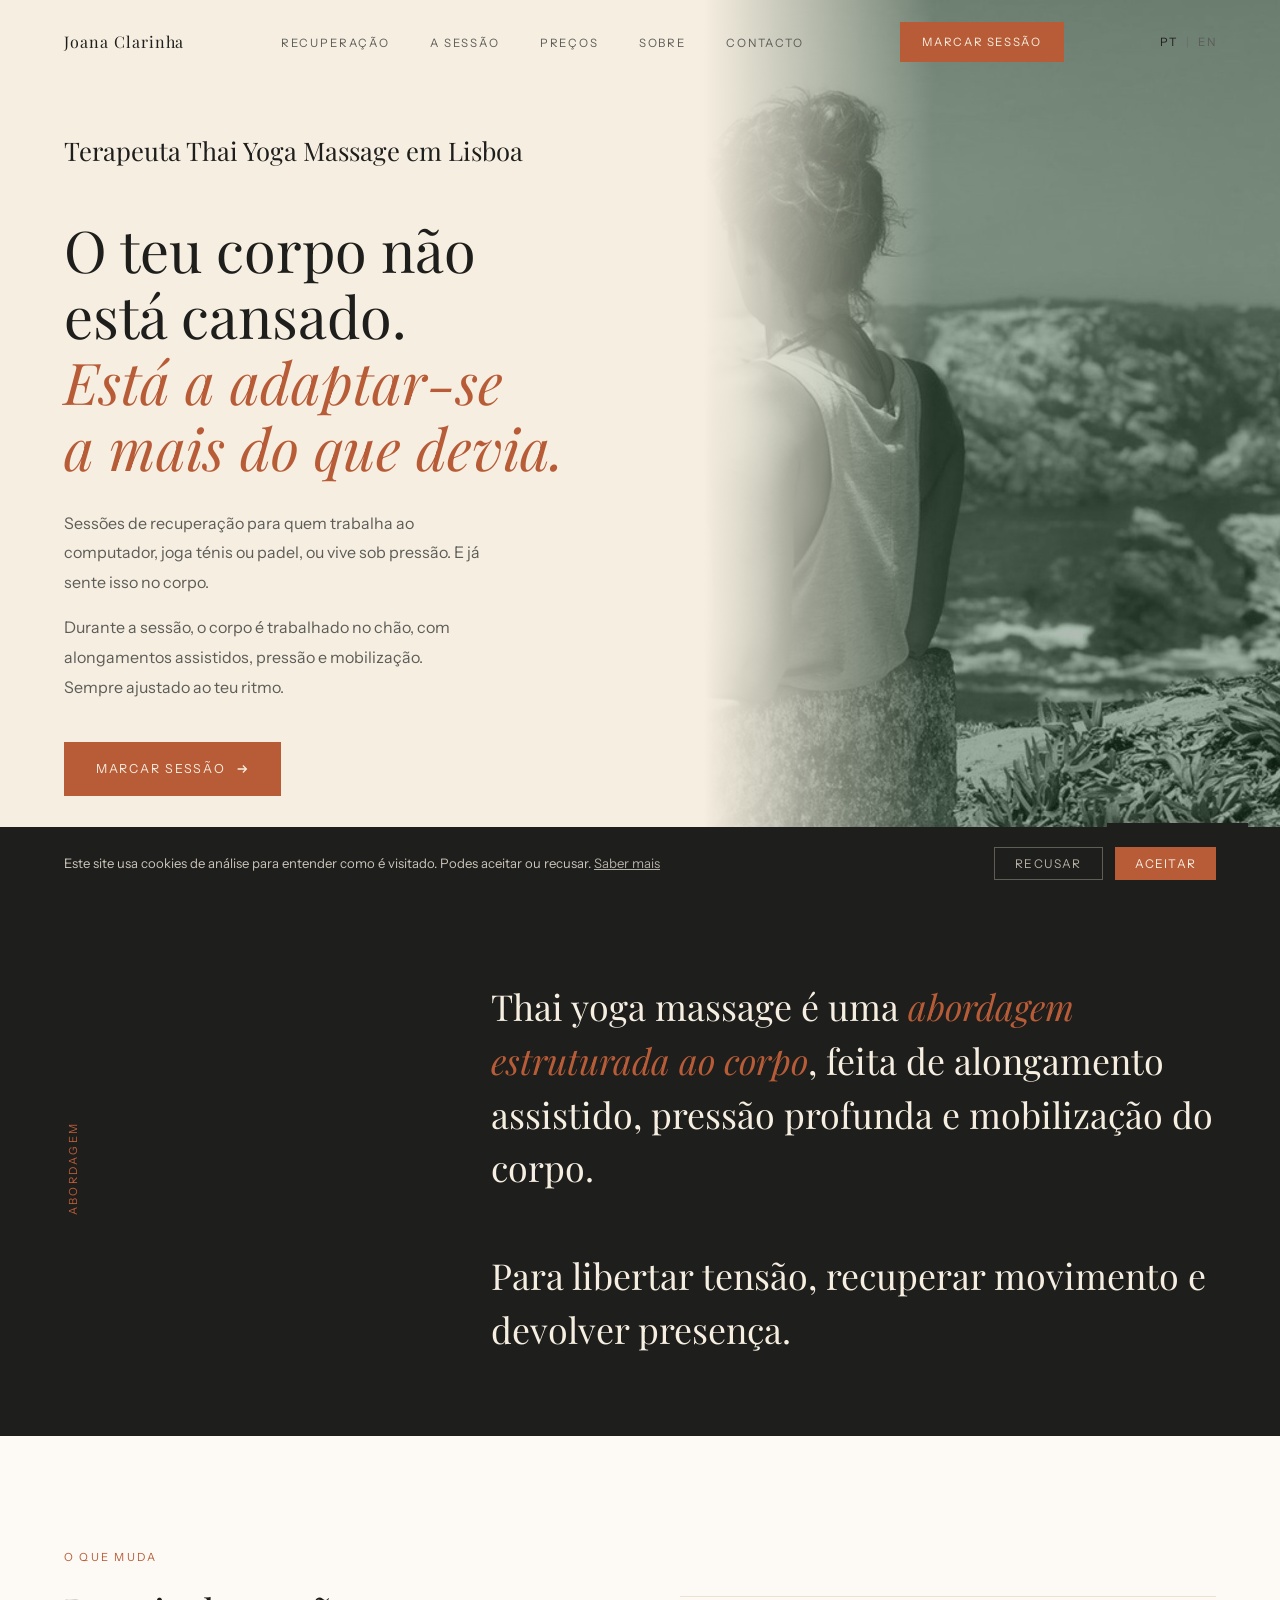
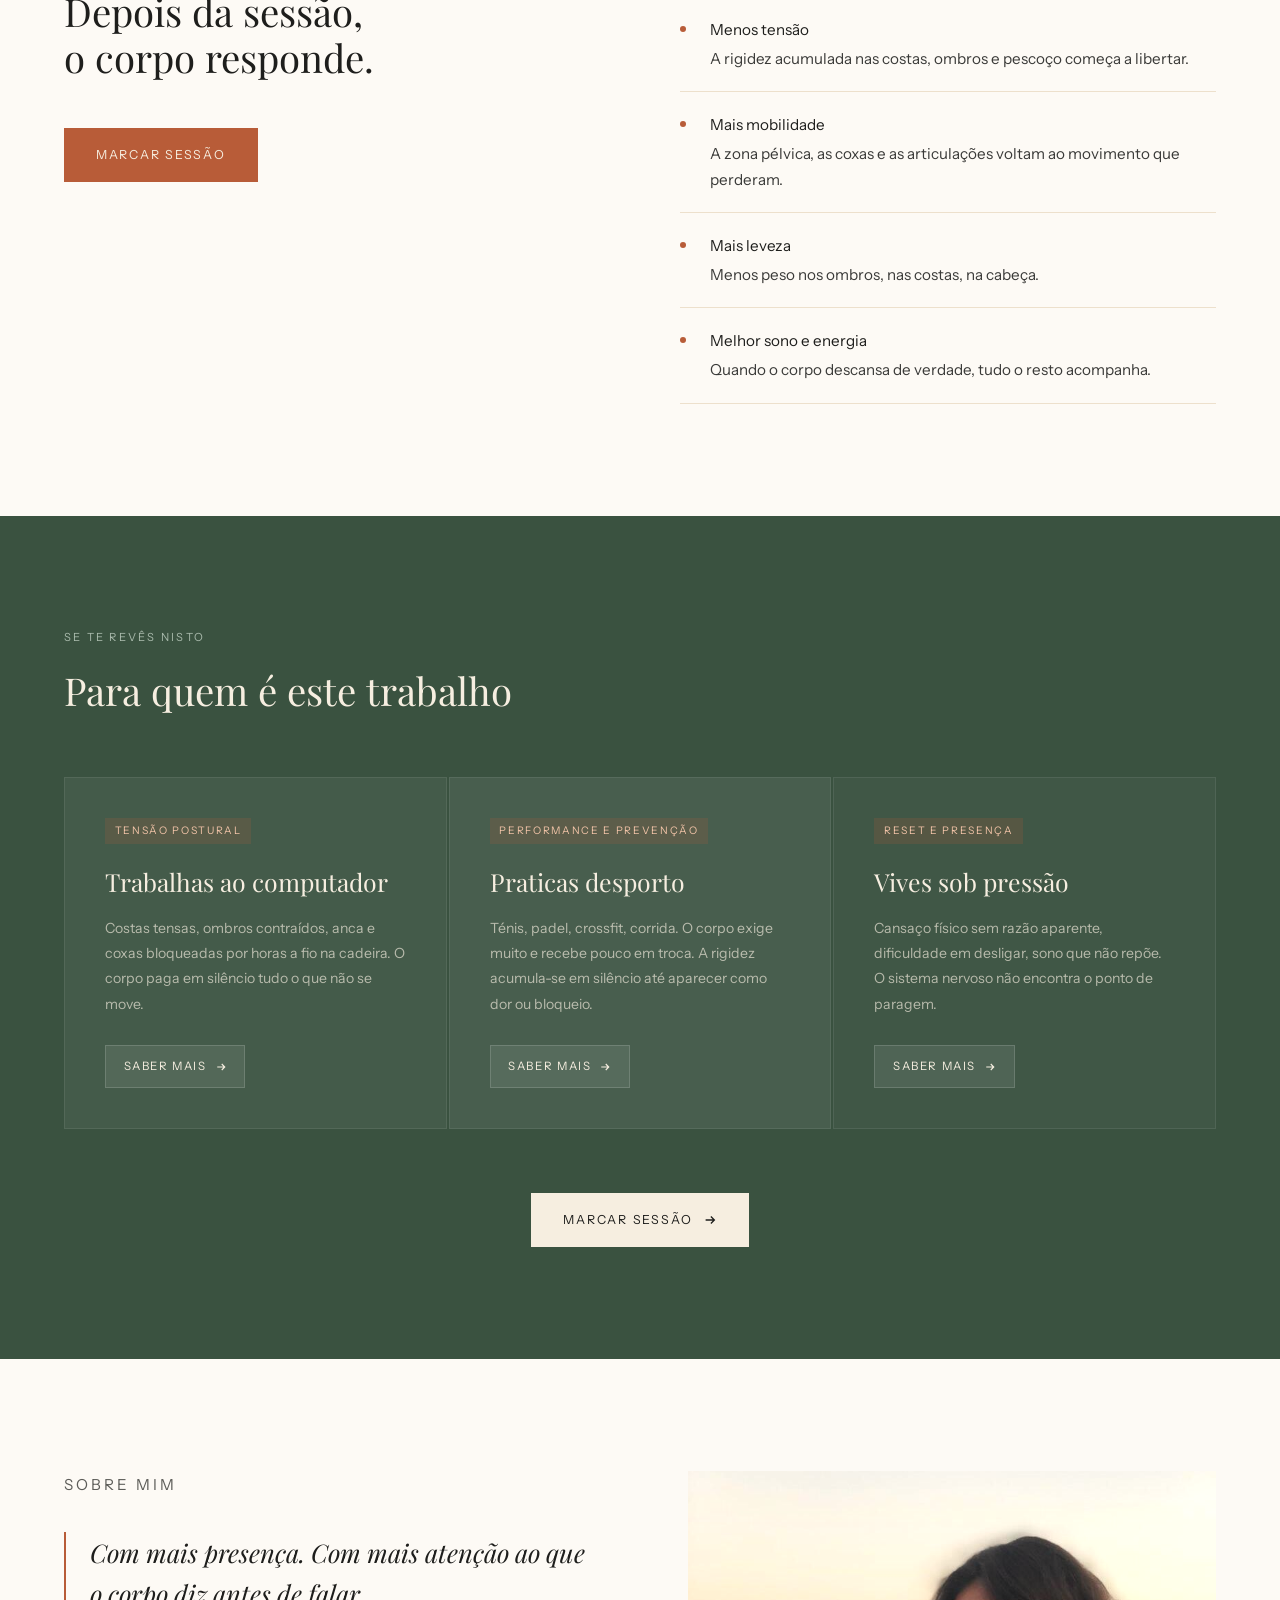
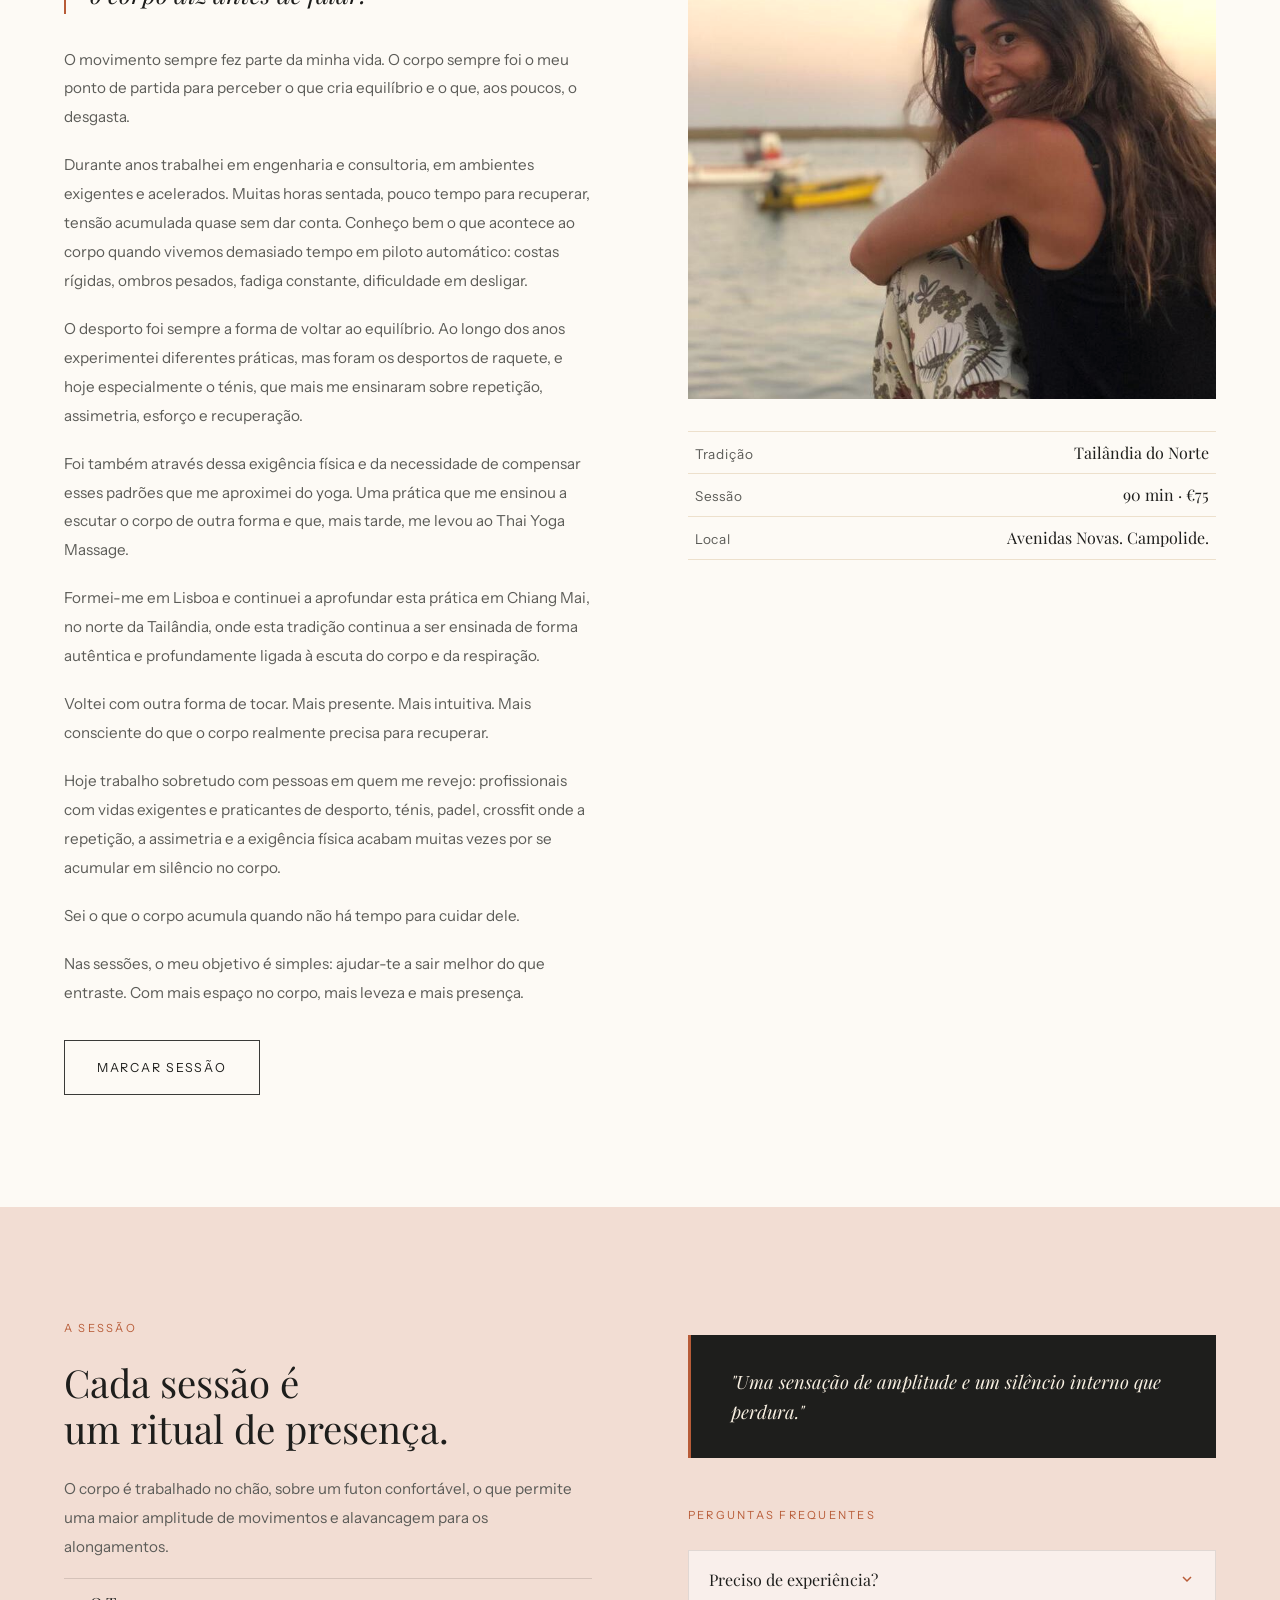
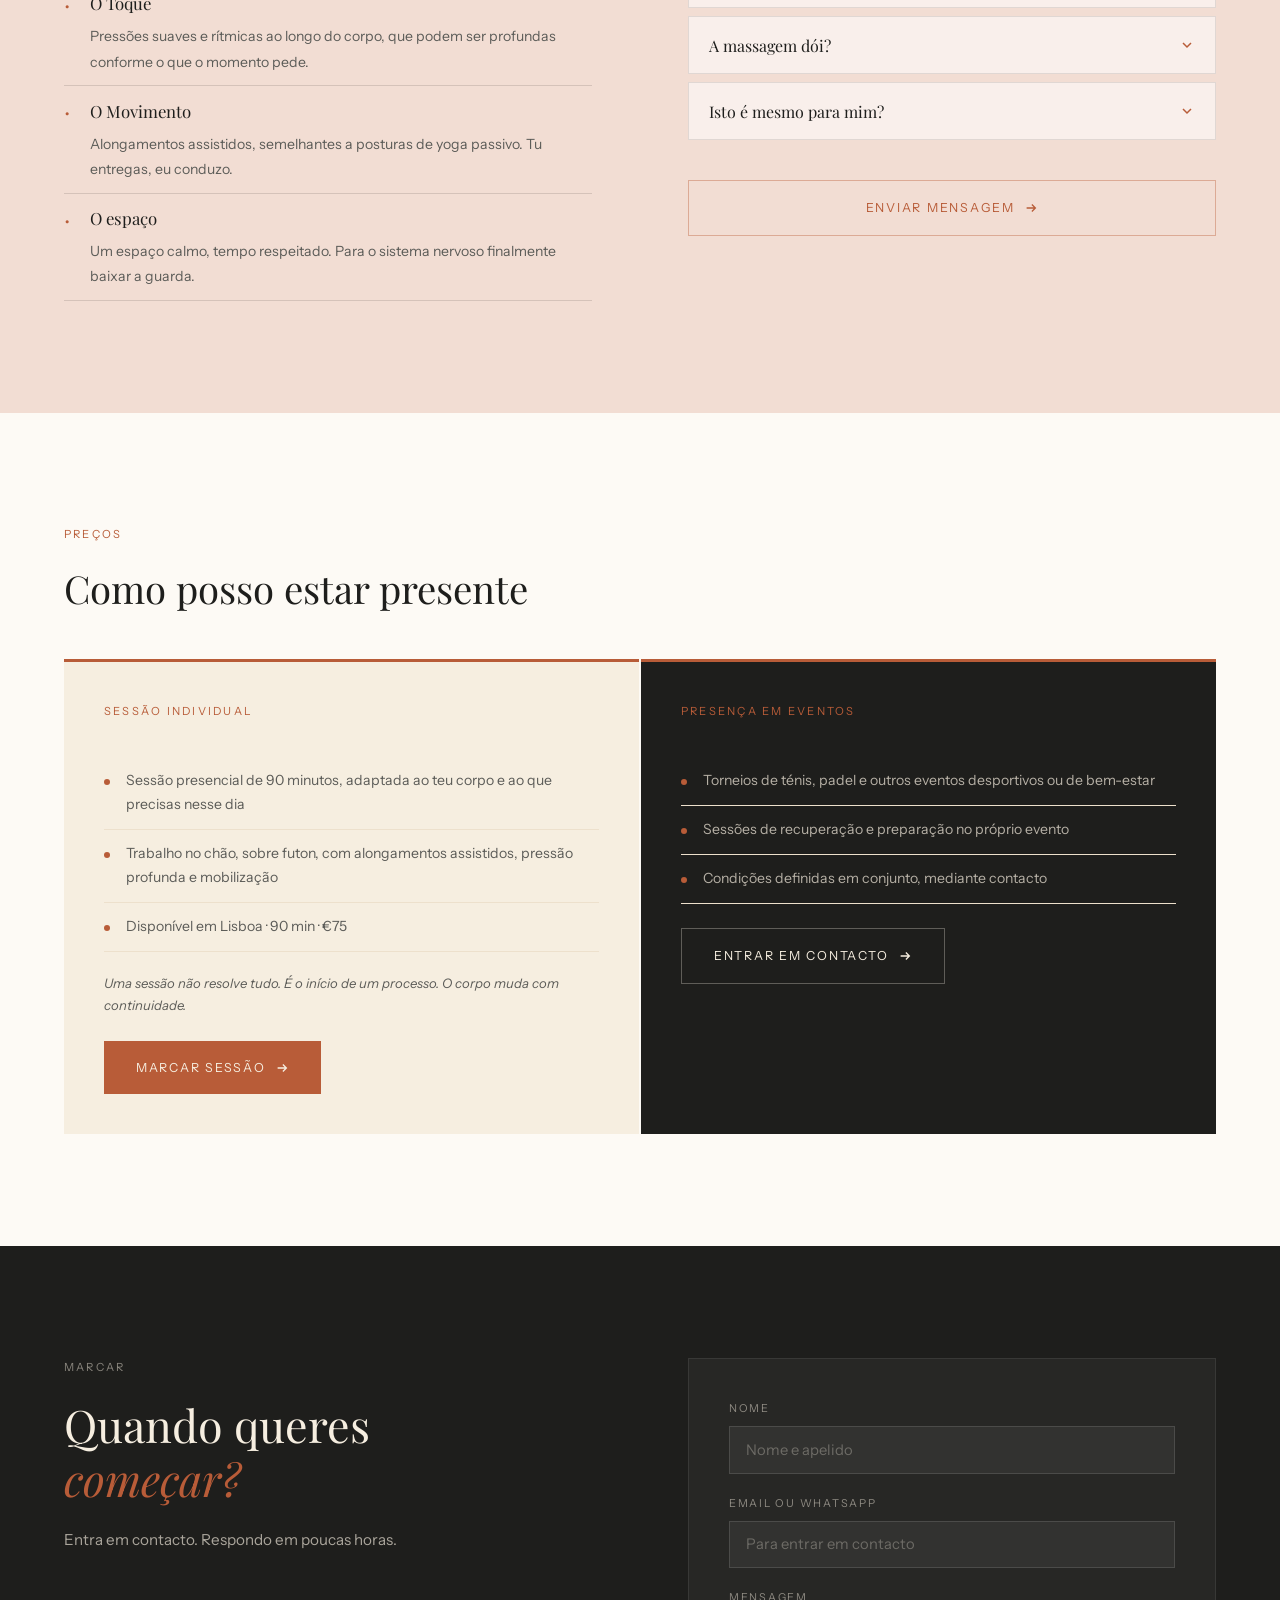
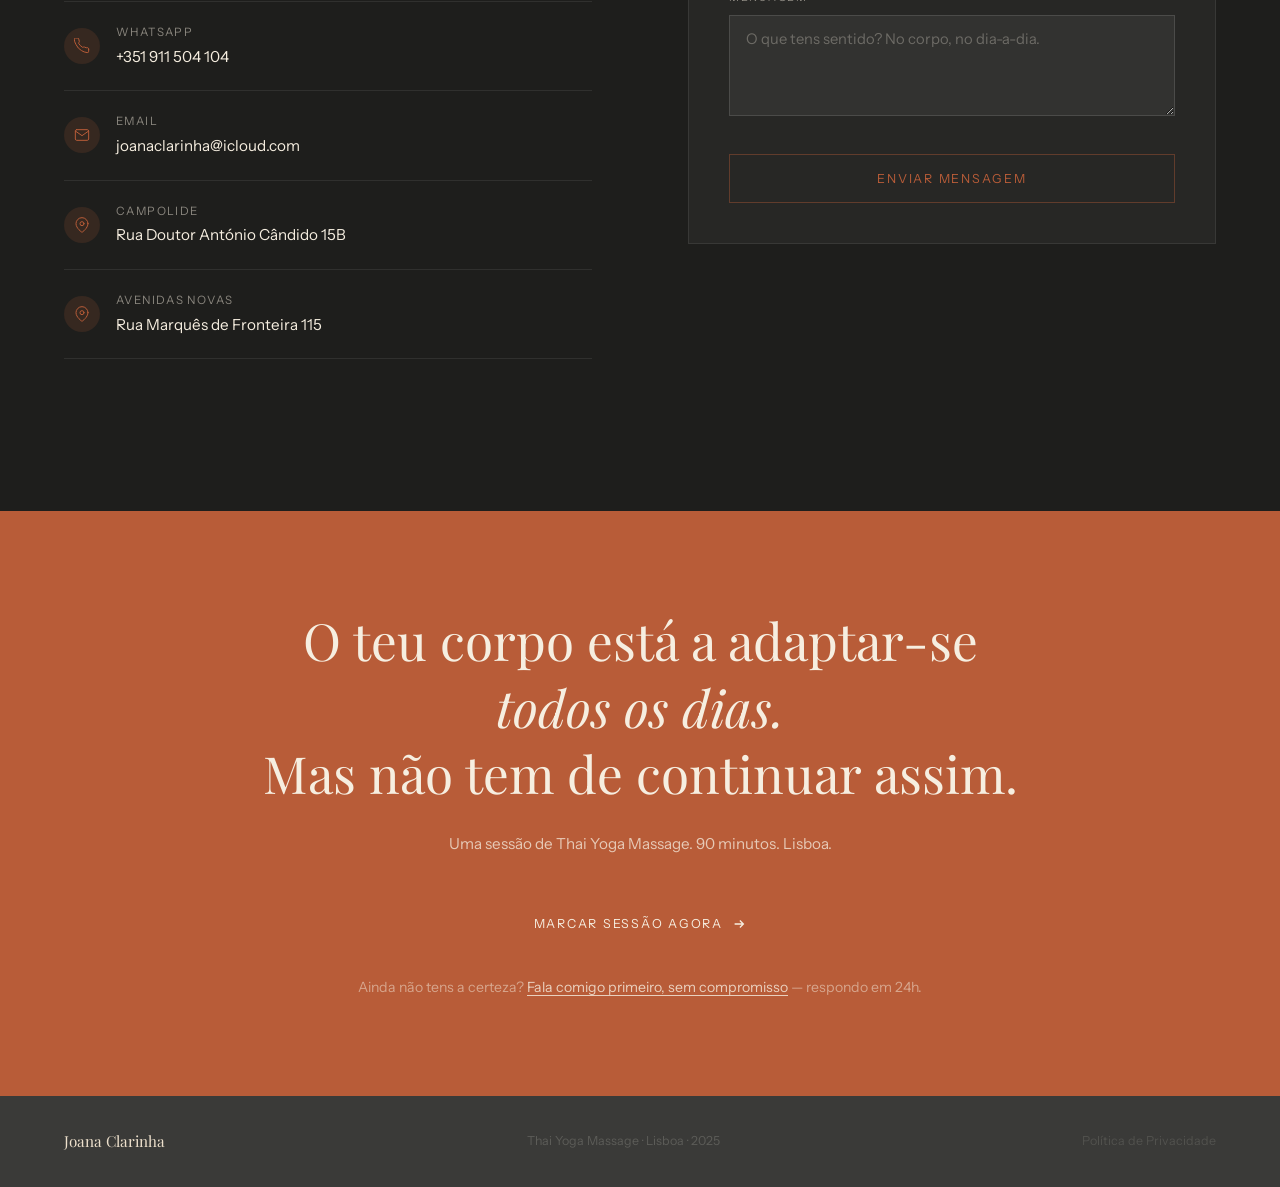
==== commit 7a26a0cb: "Add files via upload" ====
--- a/index.html
+++ b/index.html
@@ -200,7 +200,6 @@
   <div class="perfis-grid">
     <div class="perfil-card reveal">
       <span class="perfil-tag">Tensão postural</span>
-      <div class="perfil-num">01</div>
       <h3 class="perfil-titulo">Trabalhas ao computador</h3>
       <p class="perfil-desc">Costas tensas, ombros contraídos, anca e coxas bloqueadas por horas a fio na cadeira. O corpo paga em silêncio tudo o que não se move.</p>
       <a href="lp-tensao-costas.html" class="perfil-link">
@@ -210,7 +209,6 @@
     </div>
     <div class="perfil-card reveal d1">
       <span class="perfil-tag">Performance e prevenção</span>
-      <div class="perfil-num">02</div>
       <h3 class="perfil-titulo">Praticas desporto</h3>
       <p class="perfil-desc">Ténis, padel, crossfit, corrida. O corpo exige muito e recebe pouco em troca. A rigidez acumula-se em silêncio até aparecer como dor ou bloqueio.</p>
       <a href="lp-recuperacao-desportiva.html" class="perfil-link">
@@ -220,7 +218,6 @@
     </div>
     <div class="perfil-card reveal d2">
       <span class="perfil-tag">Reset e presença</span>
-      <div class="perfil-num">03</div>
       <h3 class="perfil-titulo">Vives sob pressão</h3>
       <p class="perfil-desc">Cansaço físico sem razão aparente, dificuldade em desligar, sono que não repõe. O sistema nervoso não encontra o ponto de paragem.</p>
       <a href="lp-stress-reset.html" class="perfil-link">
--- a/style.css
+++ b/style.css
@@ -234,6 +234,11 @@
   #hero { grid-template-columns: 1fr; }
   .hero-text { padding: 7rem 5vw 4rem; }
   .hero-img { height: 60vw; }
+  .hero-img img { object-position: center 20%; }
+  body.lp-tensao .hero-img { height: 85vw; }
+  body.lp-tensao .hero-img img { object-position: center top; }
+  body.lp-desportiva .hero-img img { object-position: center 15%; }
+  body.lp-stress .hero-img img { object-position: right center; }
   .sinais-grid { grid-template-columns: 1fr; }
   #para-quem { grid-template-columns: 1fr; gap: 3rem; }
   .transf-grid { grid-template-columns: 1fr; }
@@ -486,9 +491,9 @@
 .nav-hamburger.open span:nth-child(1) { transform:translateY(6.5px) rotate(45deg); width:22px; }
 .nav-hamburger.open span:nth-child(2) { opacity:0; }
 .nav-hamburger.open span:nth-child(3) { transform:translateY(-6.5px) rotate(-45deg); width:22px; }
-.nav-mobile-menu { display:none; position:fixed; top:0; left:0; right:0; bottom:0; background:var(--cream); z-index:150; flex-direction:column; justify-content:center; align-items:center; gap:2.5rem; opacity:0; pointer-events:none; transition:opacity 0.3s; }
+.nav-mobile-menu { display:none; position:fixed; top:0; left:0; right:0; bottom:0; background:var(--cream); z-index:150; flex-direction:column; justify-content:center; align-items:center; gap:0.75rem; opacity:0; pointer-events:none; transition:opacity 0.3s; }
 .nav-mobile-menu.open { display:flex; opacity:1; pointer-events:auto; }
-.nav-mobile-menu a { font-family:var(--serif); font-size:2rem; font-weight:400; color:var(--cinza); text-decoration:none; transition:color 0.2s; }
+.nav-mobile-menu a { font-family:var(--serif); font-size:1.4rem; font-weight:400; color:var(--cinza); text-decoration:none; transition:color 0.2s; }
 .nav-mobile-menu a:hover { color:var(--terra); }
 .nav-mobile-menu .nav-mobile-cta { font-family:var(--sans); font-size:0.8rem; letter-spacing:0.14em; text-transform:uppercase; background:var(--terra); color:var(--cream); padding:0.85rem 2rem; margin-top:1rem; }
 
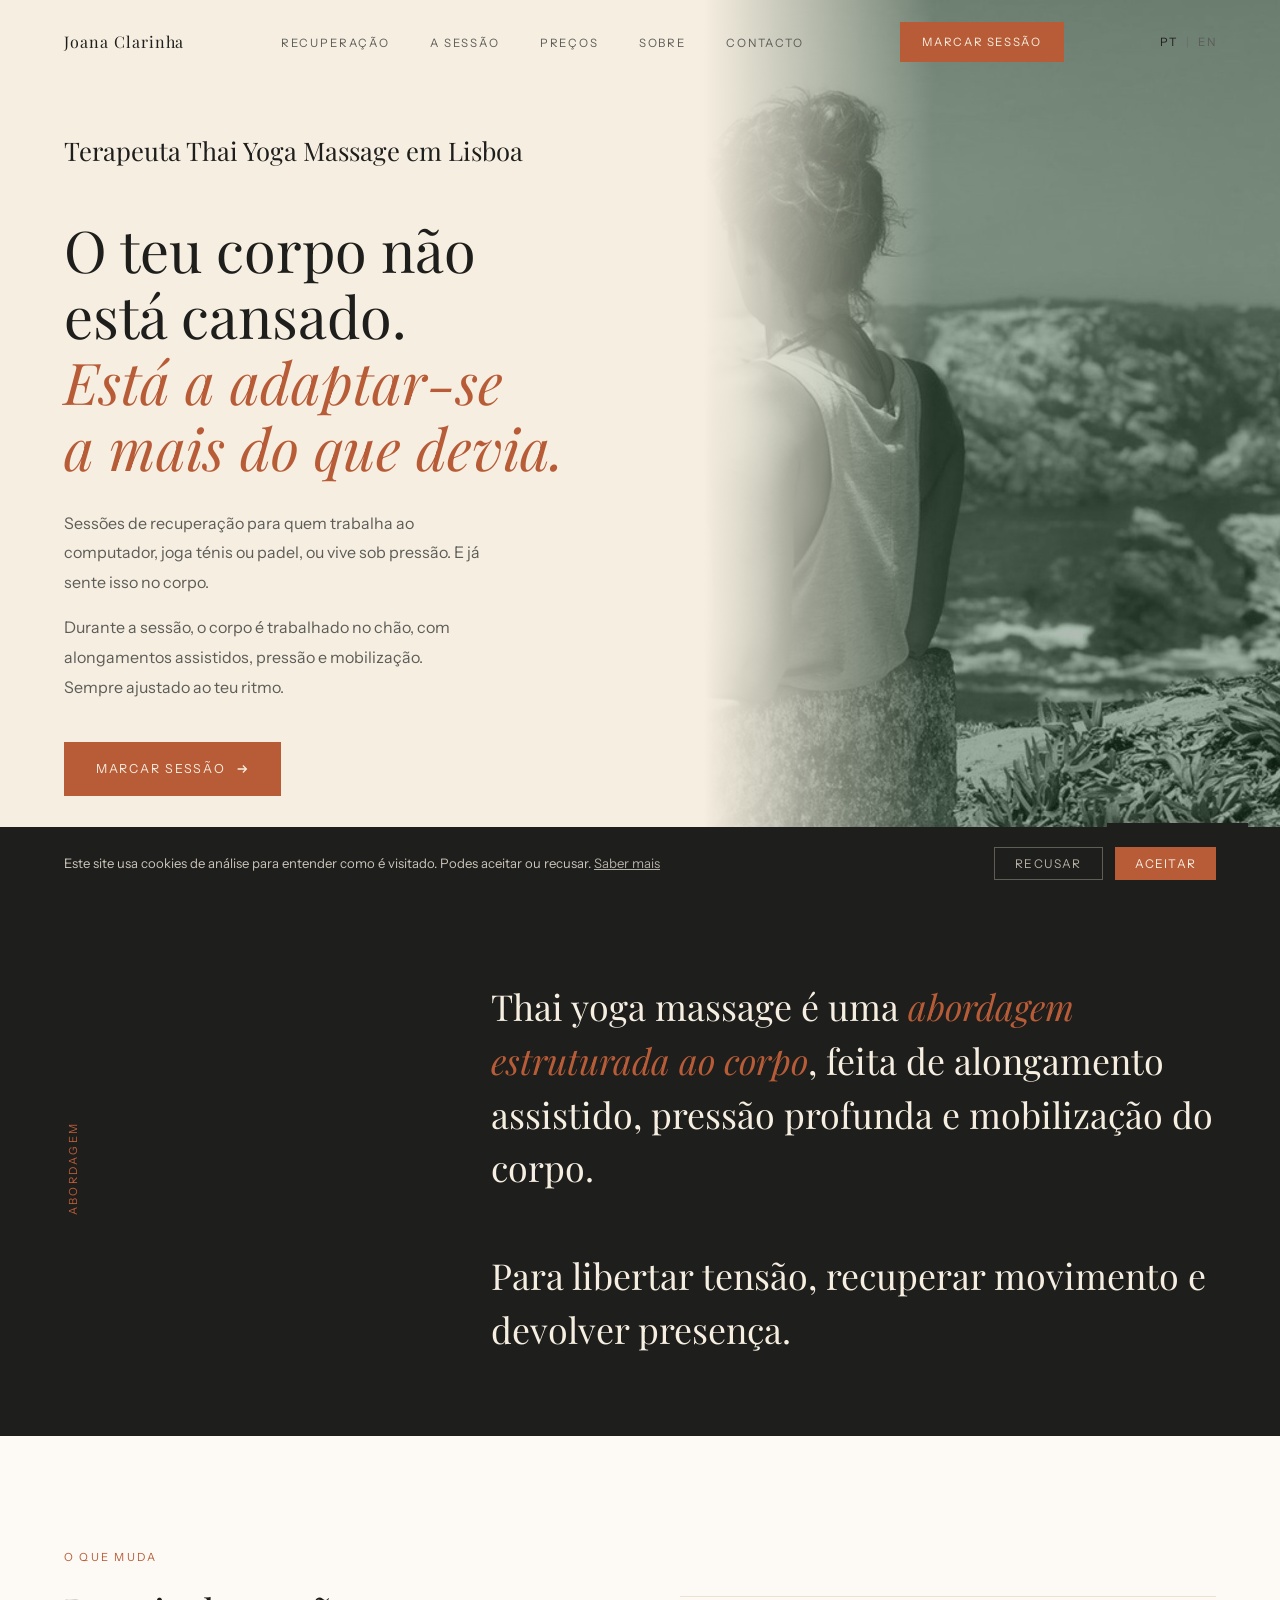
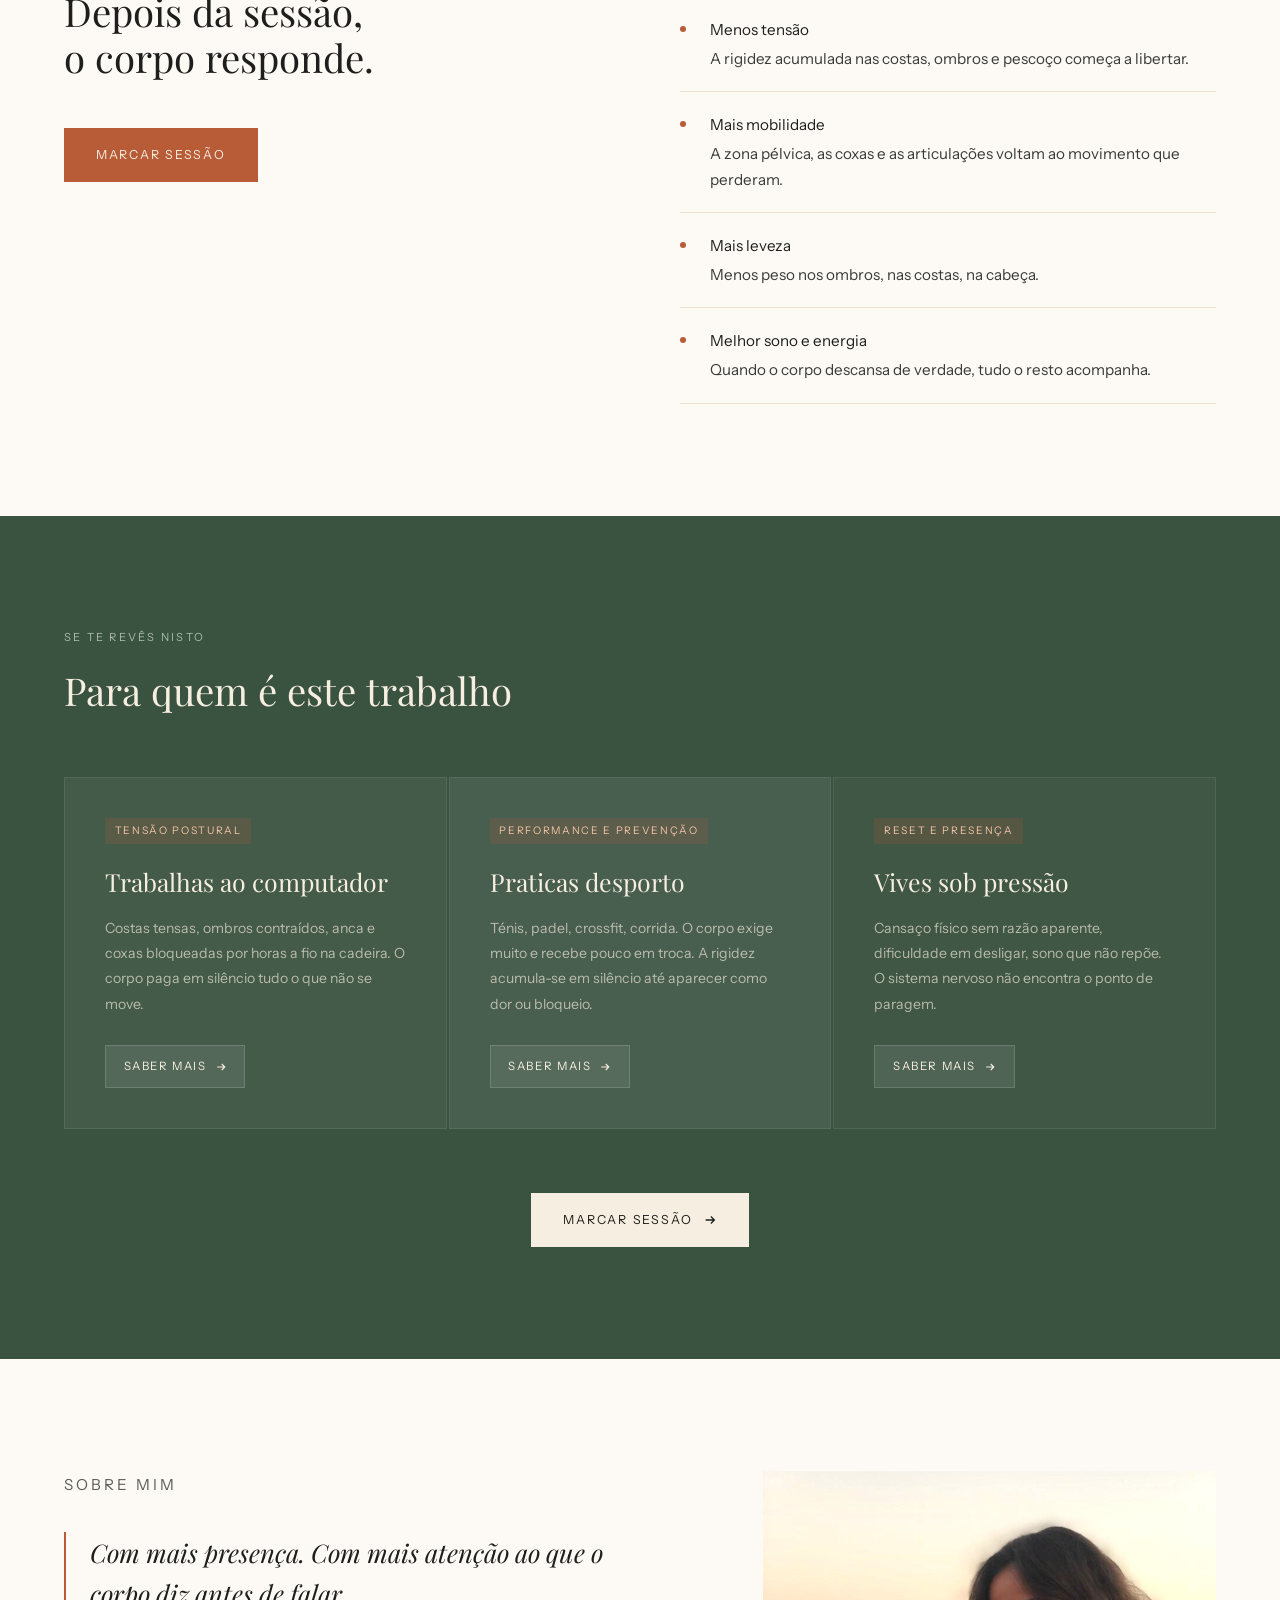
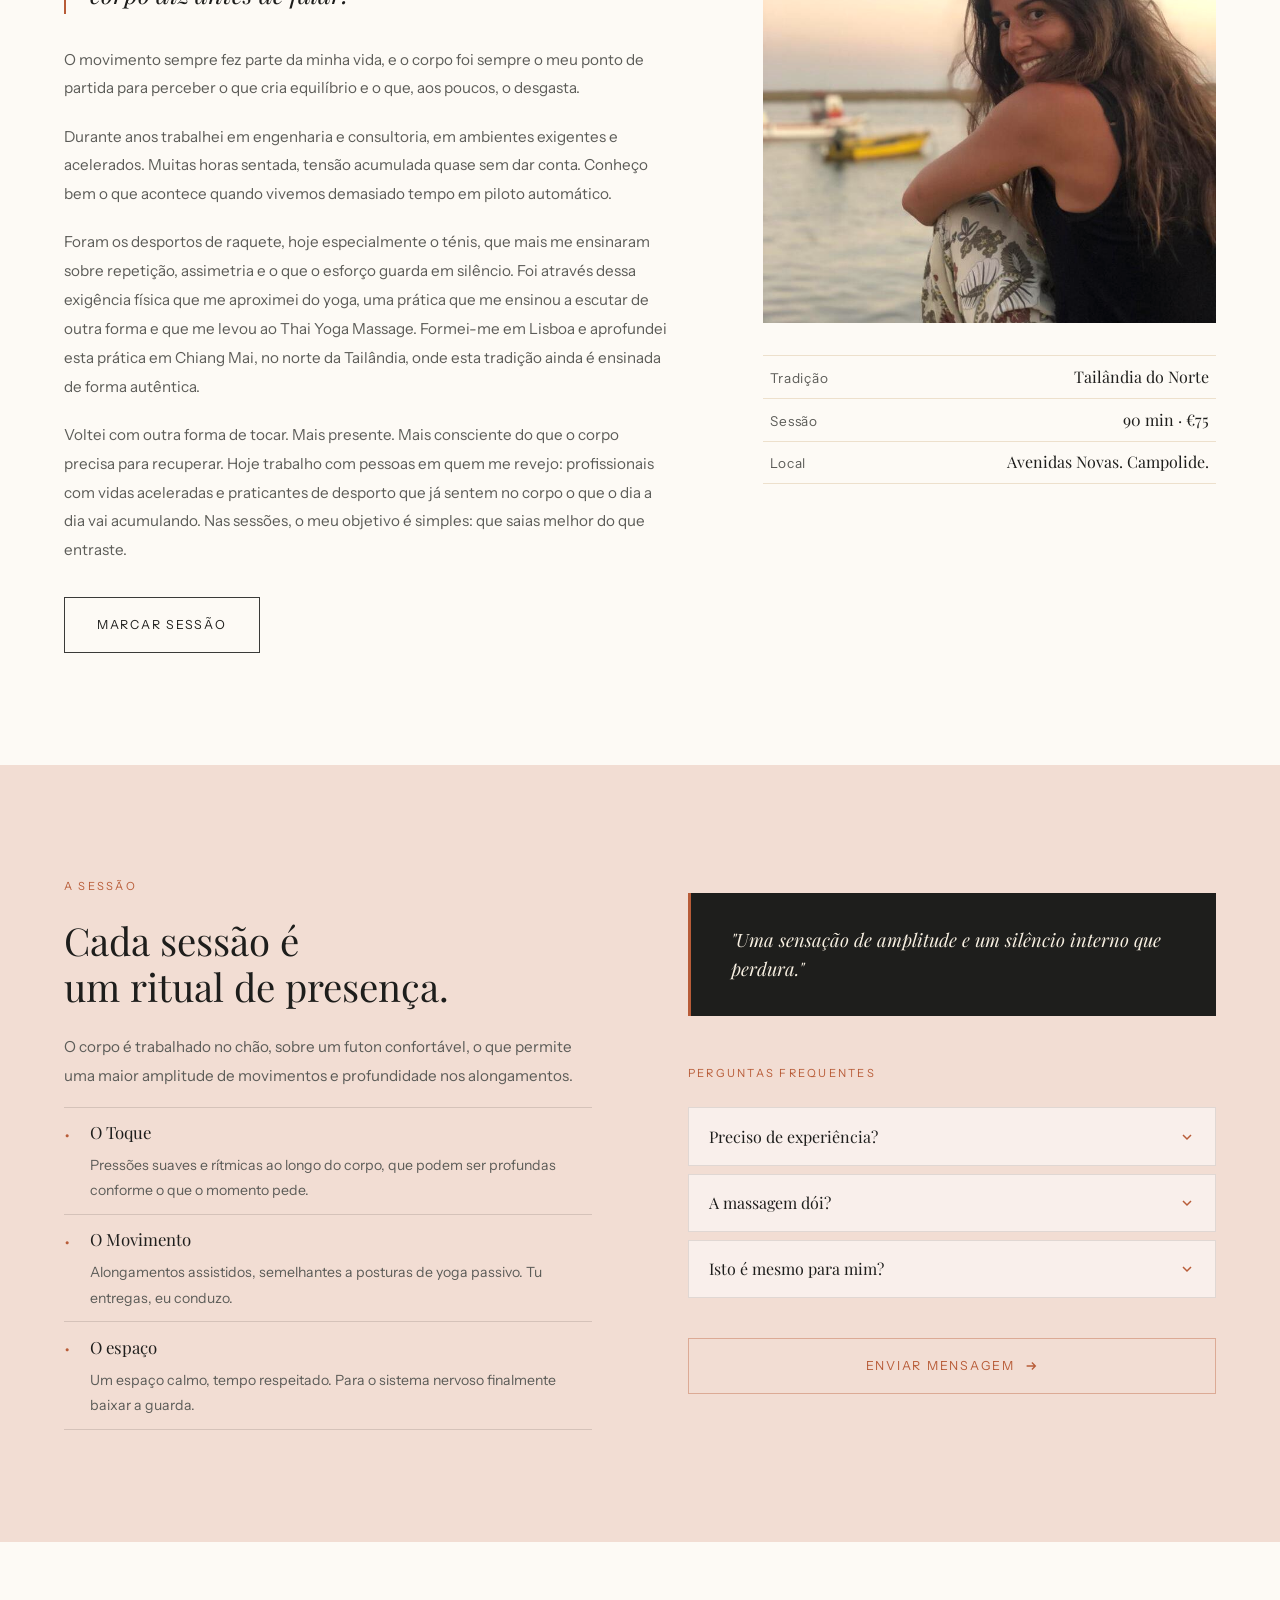
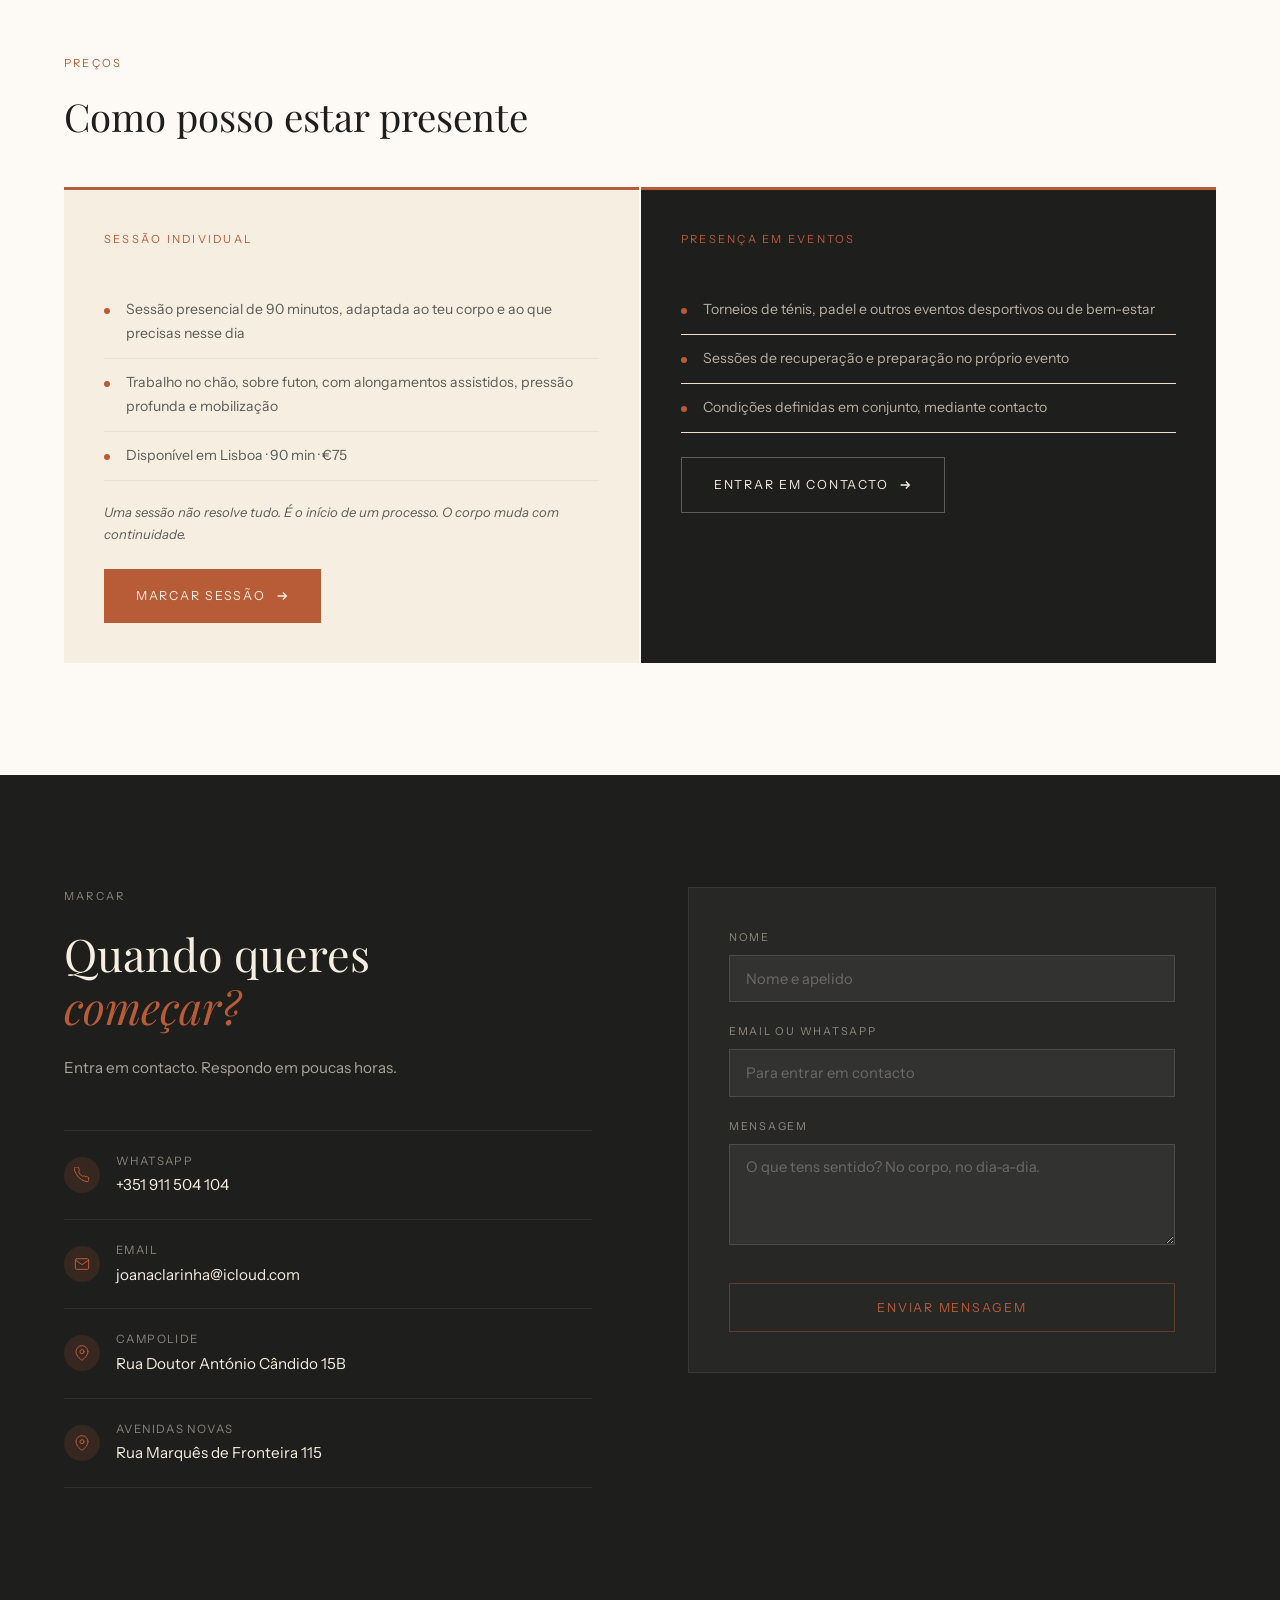
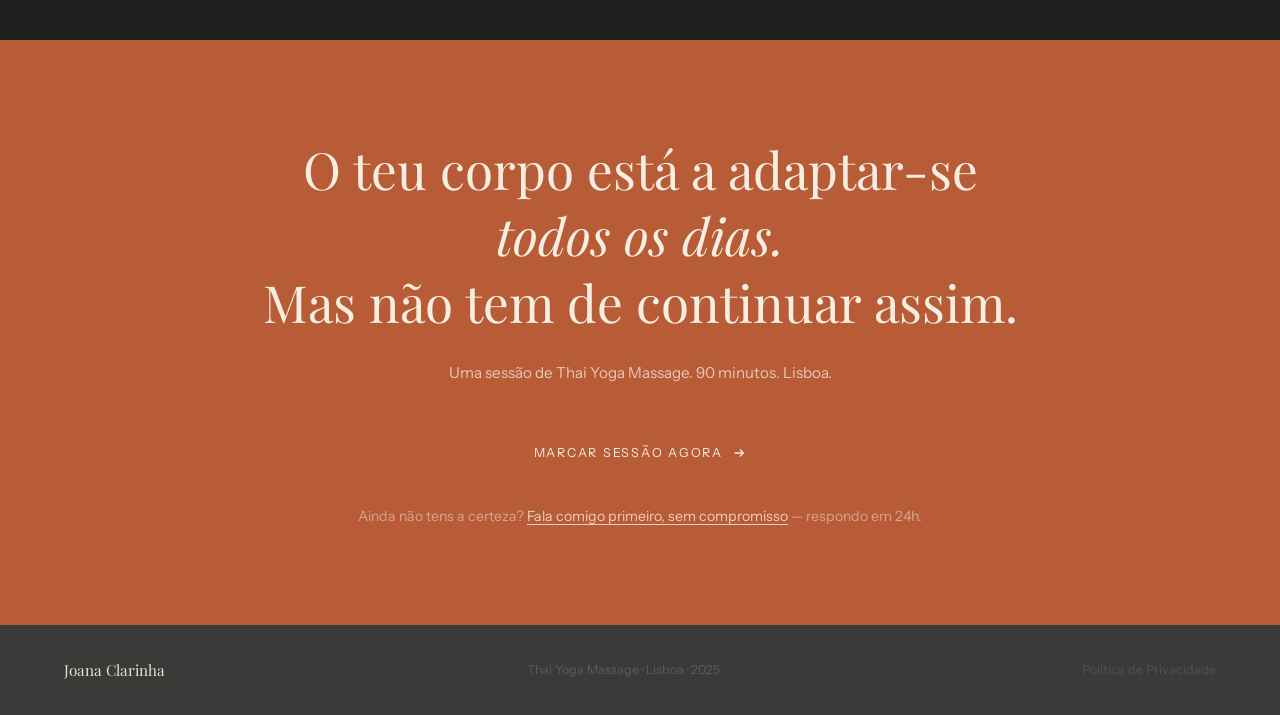
==== commit c30c3844: "Add files via upload" ====
--- a/index.html
+++ b/index.html
@@ -242,15 +242,10 @@
       Com mais presença. Com mais atenção ao que o corpo diz antes de falar.
     </blockquote>
     <div class="reveal">
-      <p>O movimento sempre fez parte da minha vida. O corpo sempre foi o meu ponto de partida para perceber o que cria equilíbrio e o que, aos poucos, o desgasta.</p>
-      <p>Durante anos trabalhei em engenharia e consultoria, em ambientes exigentes e acelerados. Muitas horas sentada, pouco tempo para recuperar, tensão acumulada quase sem dar conta. Conheço bem o que acontece ao corpo quando vivemos demasiado tempo em piloto automático: costas rígidas, ombros pesados, fadiga constante, dificuldade em desligar.</p>
-      <p>O desporto foi sempre a forma de voltar ao equilíbrio. Ao longo dos anos experimentei diferentes práticas, mas foram os desportos de raquete, e hoje especialmente o ténis, que mais me ensinaram sobre repetição, assimetria, esforço e recuperação.</p>
-      <p>Foi também através dessa exigência física e da necessidade de compensar esses padrões que me aproximei do yoga. Uma prática que me ensinou a escutar o corpo de outra forma e que, mais tarde, me levou ao Thai Yoga Massage.</p>
-      <p>Formei-me em Lisboa e continuei a aprofundar esta prática em Chiang Mai, no norte da Tailândia, onde esta tradição continua a ser ensinada de forma autêntica e profundamente ligada à escuta do corpo e da respiração.</p>
-      <p>Voltei com outra forma de tocar. Mais presente. Mais intuitiva. Mais consciente do que o corpo realmente precisa para recuperar.</p>
-      <p>Hoje trabalho sobretudo com pessoas em quem me revejo: profissionais com vidas exigentes e praticantes de desporto, ténis, padel, crossfit onde a repetição, a assimetria e a exigência física acabam muitas vezes por se acumular em silêncio no corpo.</p>
-      <p>Sei o que o corpo acumula quando não há tempo para cuidar dele.</p>
-      <p>Nas sessões, o meu objetivo é simples: ajudar-te a sair melhor do que entraste. Com mais espaço no corpo, mais leveza e mais presença.</p>
+      <p>O movimento sempre fez parte da minha vida, e o corpo foi sempre o meu ponto de partida para perceber o que cria equilíbrio e o que, aos poucos, o desgasta.<br>
+      <p>Durante anos trabalhei em engenharia e consultoria, em ambientes exigentes e acelerados. Muitas horas sentada, tensão acumulada quase sem dar conta. Conheço bem o que acontece quando vivemos demasiado tempo em piloto automático.</p>
+      <p>Foram os desportos de raquete, hoje especialmente o ténis, que mais me ensinaram sobre repetição, assimetria e o que o esforço guarda em silêncio. Foi através dessa exigência física que me aproximei do yoga, uma prática que me ensinou a escutar de outra forma e que me levou ao Thai Yoga Massage. Formei-me em Lisboa e aprofundei esta prática em Chiang Mai, no norte da Tailândia, onde esta tradição ainda é ensinada de forma autêntica.</p>
+      <p>Voltei com outra forma de tocar. Mais presente. Mais consciente do que o corpo precisa para recuperar. Hoje trabalho com pessoas em quem me revejo: profissionais com vidas aceleradas e praticantes de desporto que já sentem no corpo o que o dia a dia vai acumulando. Nas sessões, o meu objetivo é simples: que saias melhor do que entraste.</p>
     </div>
     <div class="reveal" style="margin-top:2rem;">
       <a href="#contacto" class="btn btn-outline">Marcar sessão</a>
@@ -280,7 +275,7 @@
   <div class="ritual-left reveal">
     <p class="section-tag">A Sessão</p>
     <h2 class="section-h2">Cada sessão é<br>um ritual de presença.</h2>
-    <p class="section-body">O corpo é trabalhado no chão, sobre um futon confortável, o que permite uma maior amplitude de movimentos e alavancagem para os alongamentos.</p>
+    <p class="section-body">O corpo é trabalhado no chão, sobre um futon confortável, o que permite uma maior amplitude de movimentos e profundidade nos alongamentos.</p>
     <div class="ritual-steps">
       <div class="ritual-step reveal">
         <div class="ritual-step-n">·</div>
--- a/style.css
+++ b/style.css
@@ -148,21 +148,7 @@
 .wa-float-sub { font-size: 0.65rem; color: rgba(246,238,224,0.5); letter-spacing: 0.06em; }
 @keyframes wa-appear { to { opacity: 1; transform: translateY(0); } }
 
-/* ── LANDING PAGES: CHECK LIST ── */
-.check-list { list-style: none; display: flex; flex-direction: column; gap: 0; }
-.check-item {
-  display: flex; gap: 1rem; align-items: flex-start;
-  border-top: 1px solid var(--cream2); padding: 1rem 0;
-  font-size: 0.92rem; color: var(--cinza2); line-height: 1.7;
-}
-.check-item:last-child { border-bottom: 1px solid var(--cream2); }
-.check-dot {
-  width: 6px; height: 6px; border-radius: 50%;
-  background: var(--terra); flex-shrink: 0; margin-top: 0.55rem;
-}
-
 /* ── LANDING PAGES: SINAIS ── */
-#sinais { background: var(--cinza); padding: 5rem 5vw; }
 .sinais-inner { max-width: 800px; margin: 0 auto; text-align: center; }
 .sinais-title {
   font-family: var(--serif); font-size: clamp(1.8rem,3vw,2.6rem);
@@ -171,33 +157,18 @@
 .sinais-grid { display: grid; grid-template-columns: repeat(3,1fr); gap: 1px; margin-bottom: 3rem; }
 .sinal {
   background: rgba(255,255,255,0.05); padding: 2rem 1.5rem;
-  border: 1px solid rgba(255,255,255,0.07); text-align: left;
-}
-.sinal-icon { width: 32px; height: 2px; background: var(--terra); margin-bottom: 1.25rem; }
+  border: 1px solid rgba(255,255,255,0.07); text-align: center;
+}
+.sinal-icon { width: 32px; height: 2px; background: var(--terra); margin: 0 auto 1.25rem; }
 .sinal-h { font-family: var(--serif); font-size: 1.05rem; color: var(--cream); margin-bottom: 0.5rem; font-weight: 400; }
 .sinal-p { font-size: 0.85rem; color: rgba(246,238,224,0.6); line-height: 1.8; }
 
 /* ── LANDING PAGES: PARA QUEM ── */
-#para-quem { padding: 7rem 5vw; display: grid; grid-template-columns: 1fr 1fr; gap: 6rem; align-items: start; }
-.pq-right { padding-top: 0.5rem; }
-.quote-block {
-  background: var(--terra-pale); border-left: 3px solid var(--terra);
-  padding: 2rem 2rem 2rem 2.5rem; margin-bottom: 2rem;
-}
-.quote-block p { font-family: var(--serif); font-size: 1.1rem; font-style: italic; color: var(--cinza); line-height: 1.6; }
+#para-quem { background: var(--cinza); padding: 7rem 5vw; }
 
 /* ── LANDING PAGES: TRANSFORMAÇÃO ── */
-#transformacao { background: var(--terra-pale); padding: 7rem 5vw; }
-.transf-inner { max-width: 960px; margin: 0 auto; }
-.transf-grid { display: grid; grid-template-columns: repeat(2,1fr); gap: 2px; margin-top: 3rem; }
-.transf-card {
-  background: var(--off); padding: 2.5rem;
-  border-bottom: 3px solid transparent; transition: border-color 0.3s;
-}
-.transf-card:hover { border-color: var(--terra); }
-.transf-num { font-family: var(--serif); font-size: 2rem; color: var(--terra); opacity: 0.35; line-height: 1; margin-bottom: 1rem; }
-.transf-h { font-family: var(--serif); font-size: 1.1rem; font-weight: 400; color: var(--cinza); margin-bottom: 0.5rem; }
-.transf-p { font-size: 0.88rem; color: var(--cinza3); line-height: 1.85; font-weight: 400; }
+#transformacao { background: var(--off); padding: 7rem 5vw; }
+body.lp-desportiva #transformacao { background: var(--cinza); }
 
 /* ── LANDING PAGES: TESTEMUNHOS ── */
 #testemunhos { padding: 6rem 5vw; background: var(--off); }
@@ -240,8 +211,6 @@
   body.lp-desportiva .hero-img img { object-position: center 15%; }
   body.lp-stress .hero-img img { object-position: right center; }
   .sinais-grid { grid-template-columns: 1fr; }
-  #para-quem { grid-template-columns: 1fr; gap: 3rem; }
-  .transf-grid { grid-template-columns: 1fr; }
   footer { flex-direction: column; gap: 0.5rem; text-align: center; }
   .wa-float { bottom: 1.25rem; right: 1.25rem; padding: 0.65rem 1rem 0.65rem 0.85rem; }
   .wa-float-sub { display: none; }
@@ -266,25 +235,14 @@
 body.lp-stress .hero-img img { opacity: 0.6; mix-blend-mode: luminosity; }
 body.lp-stress #cta-final { padding: 7rem 5vw; }
 
-/* ── LANDING PAGES: PRESENÇA ── */
-#presenca { background: var(--verde); padding: 5rem 5vw; text-align: center; }
-.pres-inner { max-width: 640px; margin: 0 auto; }
-.pres-h { font-family:var(--serif); font-size:clamp(1.6rem,2.8vw,2.4rem); font-weight:400; font-style:italic; line-height:1.4; color:var(--cream); margin-bottom:1.5rem; }
-.pres-p { font-size:0.95rem; color:rgba(246,238,224,0.65); line-height:1.85; margin-bottom:2.5rem; }
-
 /* ── LANDING PAGES: ASSIMETRIA ── */
 #assimetria { background: var(--off); padding: 6rem 5vw; }
 .assim-inner { max-width: 760px; margin: 0 auto; }
 .assim-quote { font-family:var(--serif); font-size:clamp(1.4rem,2.5vw,2rem); font-weight:400; font-style:italic; line-height:1.5; color:var(--cinza); border-left:3px solid var(--terra); padding-left:2rem; margin-bottom:3rem; }
 .assim-body { font-size:0.95rem; color:var(--cinza3); line-height:1.9; margin-bottom:2.5rem; font-weight:400; }
 
-/* ── LANDING PAGES: SPORT TAGS ── */
-.sport-tags { display:flex; flex-wrap:wrap; gap:0.5rem; margin-bottom:2rem; }
-.sport-tag { font-size:0.72rem; letter-spacing:0.12em; text-transform:uppercase; padding:0.4rem 1rem; background:var(--verde); color:var(--cream); opacity:0.85; }
-
 /* ── LANDING PAGES: SHARED OVERRIDES ── */
 .sinais-title { font-size: clamp(1.8rem,3vw,2.8rem); }
-.pq-right { padding-top: 1rem; }
 .btn-wa { background: var(--terra); color: var(--cream); }
 .btn-wa:hover { background: var(--terra2); }
 
@@ -393,7 +351,7 @@
 .perfil-link svg { width:12px; height:12px; }
 .perfis-cta { margin-top:4rem; display:flex; justify-content:center; }
 
-#sobre { padding:7rem 5vw; display:grid; grid-template-columns:1fr 1fr; gap:6rem; align-items:start; }
+#sobre { padding:7rem 5vw; display:grid; grid-template-columns:1fr 0.75fr; gap:6rem; align-items:start; }
 .sobre-quote {
   font-family:var(--serif); font-size:clamp(1.2rem,2vw,1.6rem);
   font-weight:400; font-style:italic; line-height:1.6;
